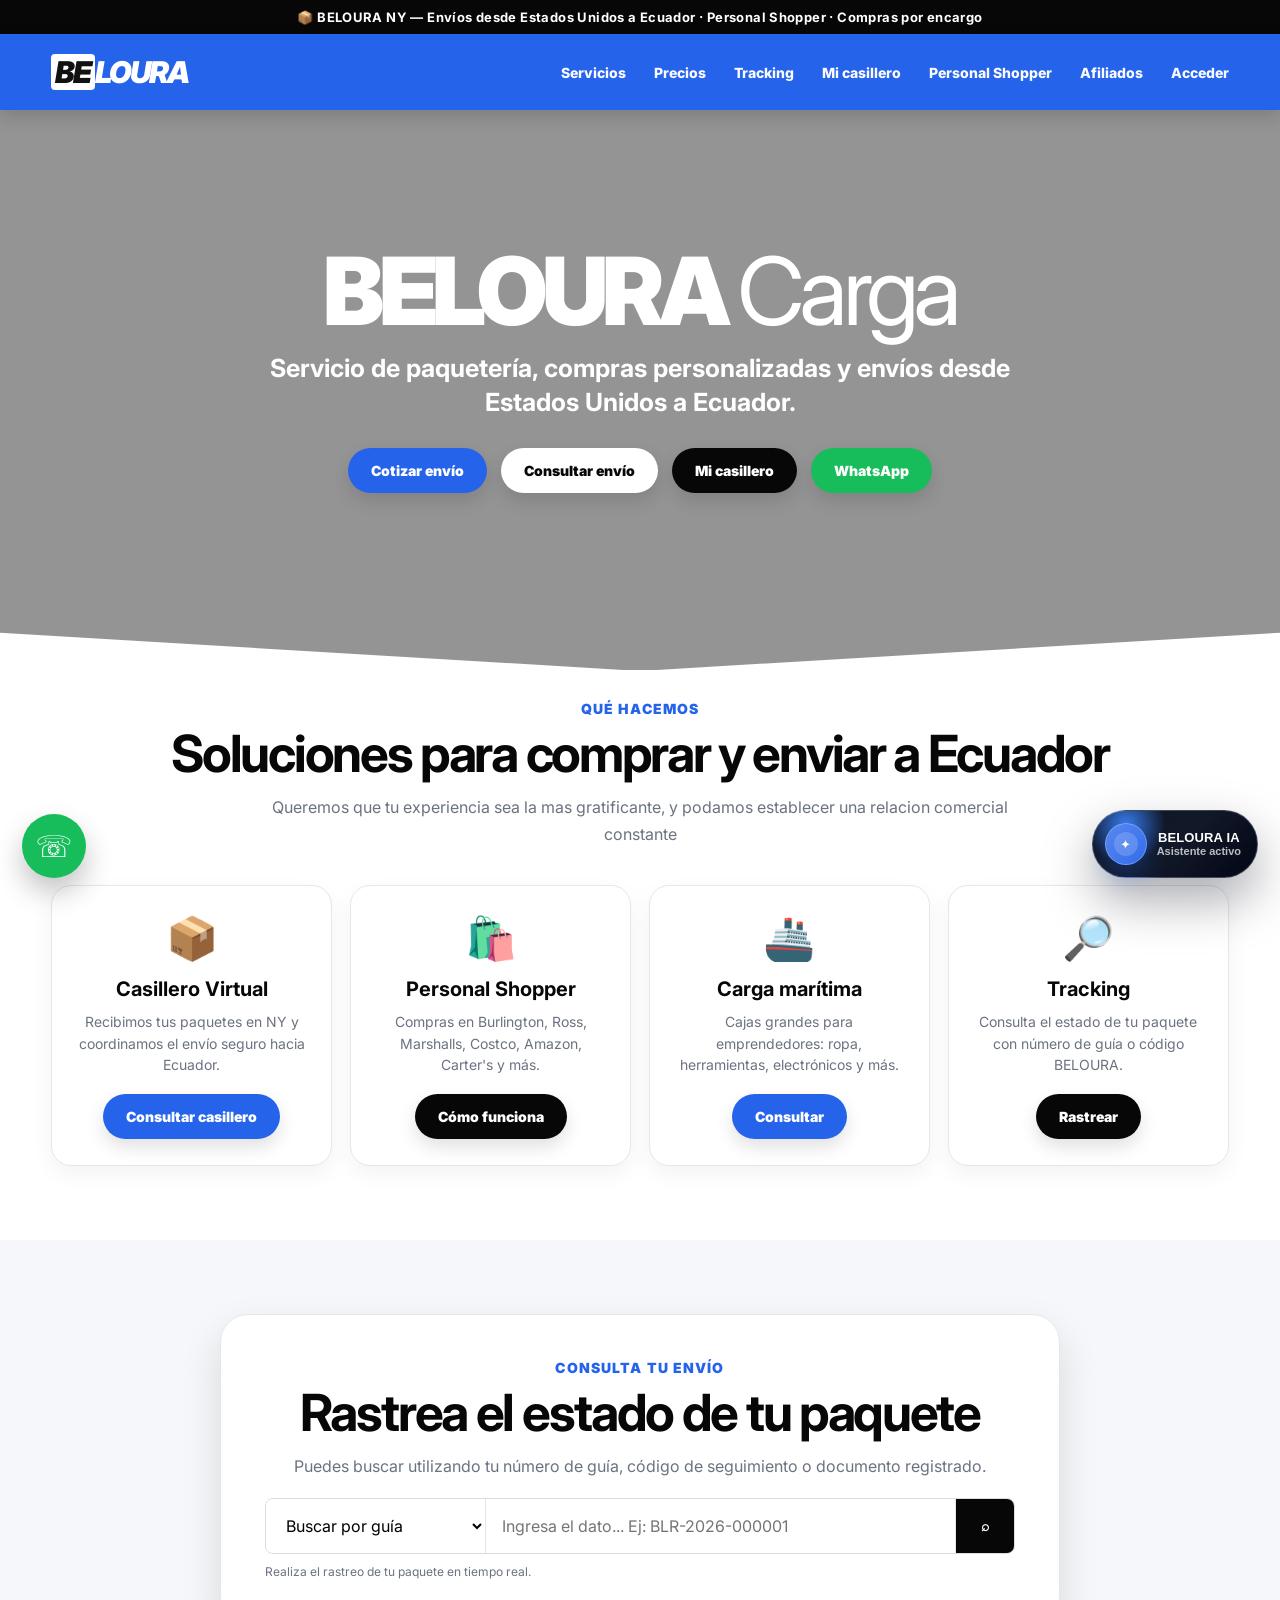
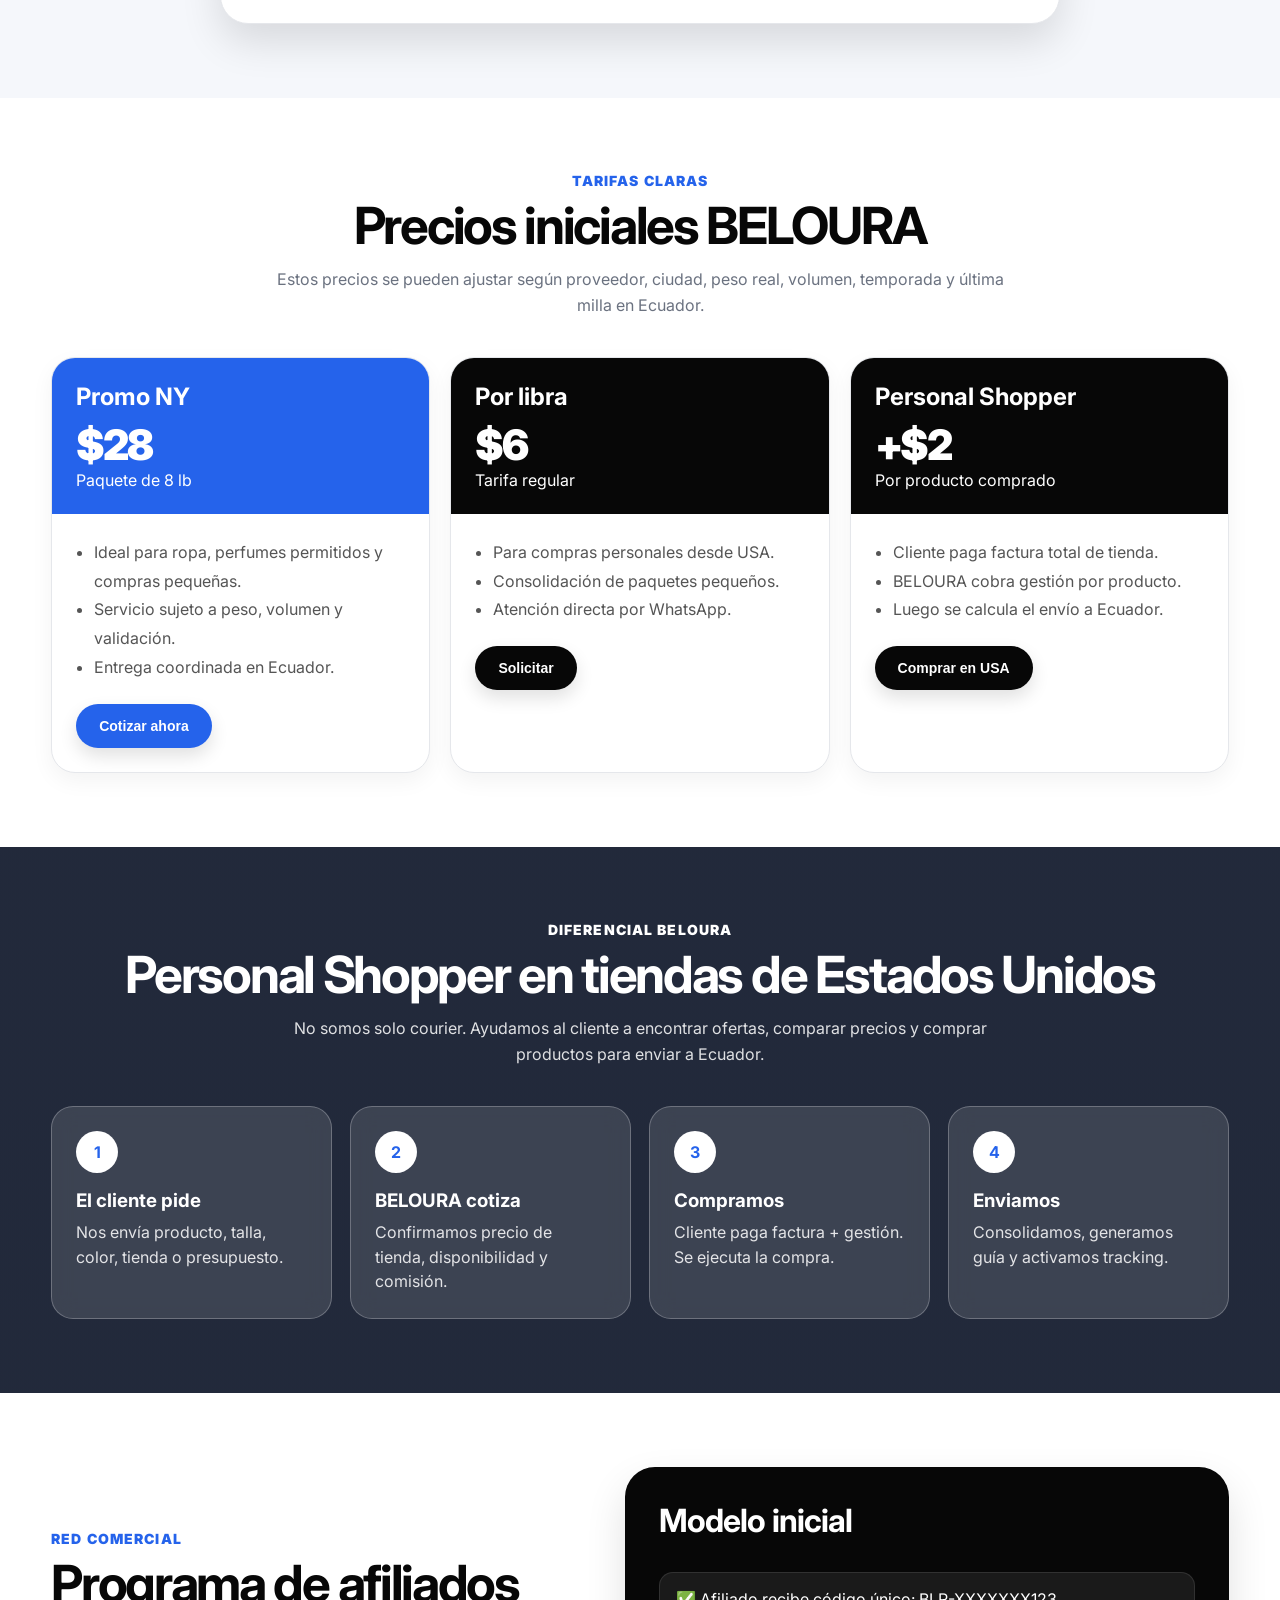
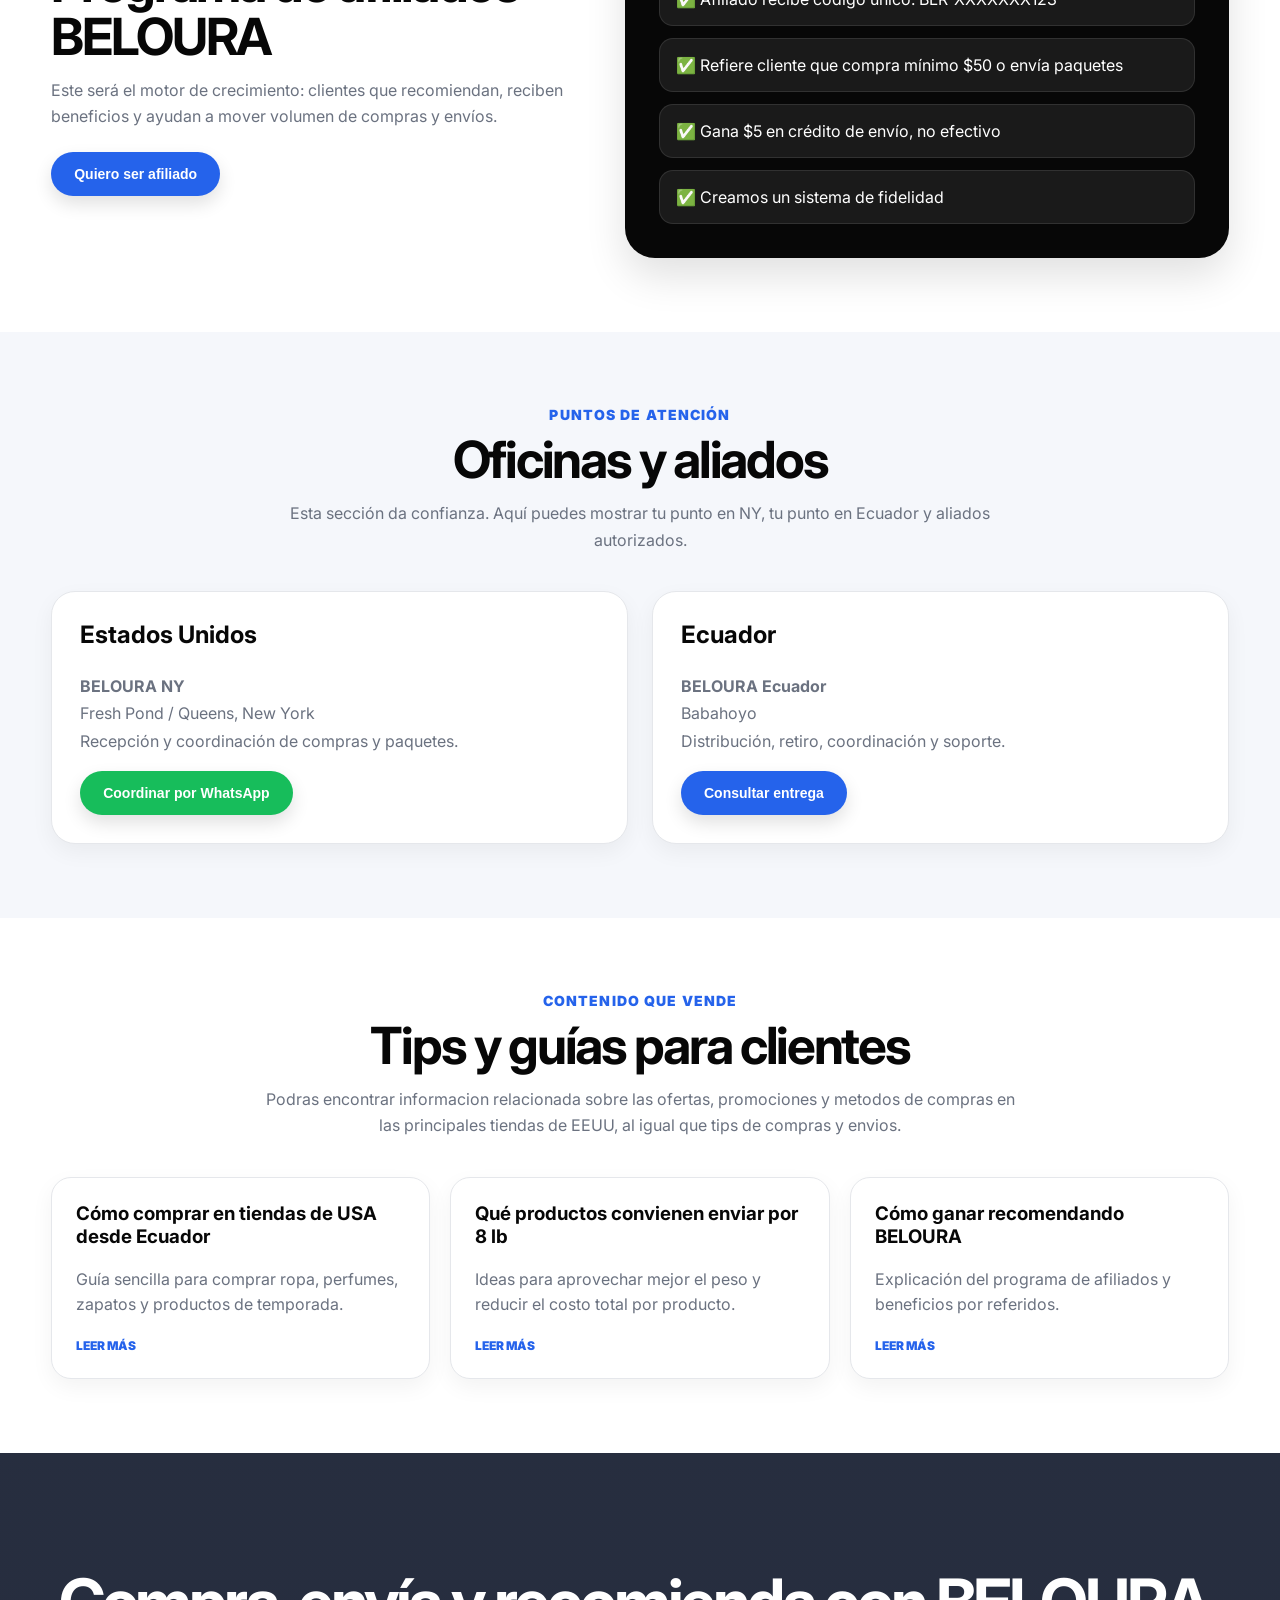
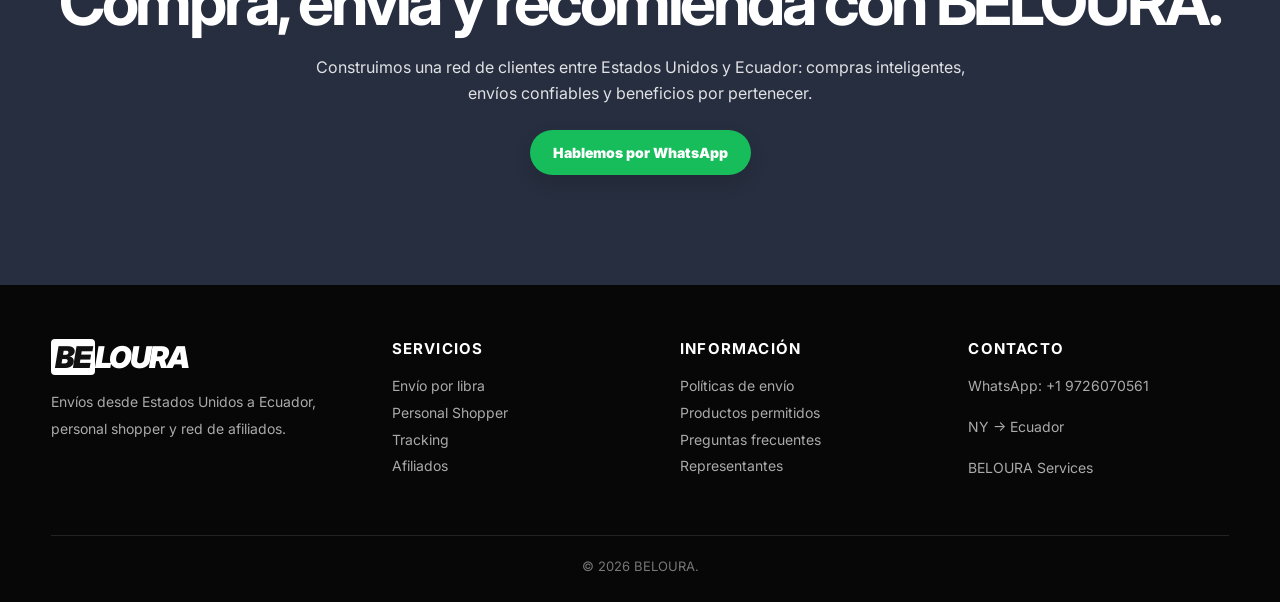
==== index.html @ 1a27e59b "Update print statement from 'Hello' to 'Goodbye'" ====
<!DOCTYPE html>
<html lang="es">
<head>
  <meta charset="UTF-8" />
  <meta name="viewport" content="width=device-width, initial-scale=1.0" />
  <title>BELOURA NY | Envíos a Ecuador + Personal Shopper</title>
  <meta name="description" content="BELOURA NY: envíos desde Estados Unidos a Ecuador, compras personalizadas, tracking de paquetes y red de afiliados." />

  <link rel="preconnect" href="https://fonts.googleapis.com">
  <link rel="preconnect" href="https://fonts.gstatic.com" crossorigin>
  <link href="https://fonts.googleapis.com/css2?family=Inter:wght@400;500;600;700;800;900&display=swap" rel="stylesheet">

  <style>
    :root {
      --primary: #0f172a;
      --accent: #2563eb;
      --accent-soft: #3b82f6;
      --black: #070707;
      --white: #ffffff;
      --soft: #f5f7fb;
      --muted: #6b7280;
      --line: #e5e7eb;
      --green: #17bd5b;
      --shadow: 0 18px 40px rgba(0,0,0,.12);
      --radius: 20px;
    }

    * { box-sizing: border-box; }
    html { scroll-behavior: smooth; }
    body {
      margin: 0;
      font-family: Inter, system-ui, -apple-system, BlinkMacSystemFont, sans-serif;
      color: var(--black);
      background: #fff;
    }
    a { text-decoration: none; color: inherit; }
    img { width: 100%; display: block; object-fit: cover; }

    .top-strip {
      background: var(--black);
      color: white;
      text-align: center;
      padding: 9px 16px;
      font-size: 13px;
      font-weight: 700;
      letter-spacing: .03em;
    }

    .navbar {
      position: sticky;
      top: 0;
      z-index: 100;
      height: 76px;
      background: var(--accent);
      color: white;
      display: flex;
      align-items: center;
      justify-content: center;
      box-shadow: 0 6px 18px rgba(0,0,0,.16);
    }

    .nav-inner {
      width: min(1180px, 92%);
      display: flex;
      align-items: center;
      justify-content: space-between;
      gap: 26px;
    }

    .logo {
      font-size: 30px;
      font-weight: 900;
      letter-spacing: -.06em;
      font-style: italic;
    }
    .logo span { color: #111; background: white; padding: 0 4px; border-radius: 4px; }

    .nav-links {
      display: flex;
      align-items: center;
      gap: 28px;
      font-size: 14px;
      font-weight: 800;
    }

    .nav-links a { opacity: .98; }
    .nav-links a:hover { text-decoration: underline; }
    .menu-btn { display: none; font-size: 30px; }

    .hero {
      position: relative;
      min-height: 560px;
      color: white;
      display: grid;
      place-items: center;
      overflow: hidden;
      background:
        linear-gradient(rgba(0,0,0,.42), rgba(0,0,0,.42)),
        url('https://images.unsplash.com/photo-1566576721346-d4a3b4eaeb55?auto=format&fit=crop&w=1800&q=80') center/cover;
    }

    .hero::after {
      content: "";
      position: absolute;
      bottom: -1px;
      left: 0;
      width: 100%;
      height: 85px;
      background: white;
      clip-path: polygon(0 55%, 50% 100%, 100% 55%, 100% 100%, 0 100%);
    }

    .hero-content {
      position: relative;
      z-index: 2;
      text-align: center;
      width: min(920px, 92%);
      padding-bottom: 40px;
    }

    .hero h1 {
      margin: 0 0 16px;
      font-size: clamp(46px, 8vw, 94px);
      line-height: .95;
      letter-spacing: -.06em;
      font-weight: 900;
    }

    .hero h1 span { font-weight: 400; }
    .hero p {
      font-size: clamp(18px, 2vw, 25px);
      line-height: 1.35;
      margin: 0 auto 28px;
      max-width: 760px;
      font-weight: 700;
    }

    .actions {
      display: flex;
      justify-content: center;
      gap: 14px;
      flex-wrap: wrap;
    }

    .btn {
      border: 0;
      border-radius: 999px;
      padding: 14px 23px;
      font-size: 14px;
      font-weight: 900;
      cursor: pointer;
      display: inline-flex;
      align-items: center;
      justify-content: center;
      gap: 8px;
      transition: .22s ease;
      box-shadow: 0 8px 18px rgba(0,0,0,.12);
    }
    .btn:hover { transform: translateY(-2px); }
    .btn.red { background: var(--accent); color: white; }
    .btn.black { background: var(--black); color: white; }
    .btn.white { background: white; color: var(--black); }
    .btn.green { background: var(--green); color: white; }
    .btn.outline { background: transparent; border: 2px solid currentColor; box-shadow: none; }

    section { padding: 74px 0; }
    .container { width: min(1180px, 92%); margin: 0 auto; }
    .section-title { text-align: center; margin-bottom: 38px; }
    .section-title .mini {
      color: var(--accent);
      font-size: 14px;
      font-weight: 900;
      text-transform: uppercase;
      letter-spacing: .08em;
      margin-bottom: 10px;
    }
    .section-title h2 {
      margin: 0;
      font-size: clamp(32px, 4vw, 54px);
      letter-spacing: -.045em;
      line-height: 1.04;
    }
    .section-title p {
      max-width: 760px;
      margin: 14px auto 0;
      color: var(--muted);
      line-height: 1.65;
    }

    .quick-services {
      margin-top: -10px;
      padding-top: 40px;
    }

    .service-grid {
      display: grid;
      grid-template-columns: repeat(4, 1fr);
      gap: 18px;
    }

    .service-card {
      background: white;
      border: 1px solid var(--line);
      border-radius: var(--radius);
      padding: 26px;
      text-align: center;
      min-height: 220px;
      box-shadow: 0 8px 22px rgba(0,0,0,.05);
      transition: .22s ease;
    }
    .service-card:hover { transform: translateY(-5px); box-shadow: var(--shadow); }
    .service-card .icon { font-size: 42px; margin-bottom: 14px; }
    .service-card h3 { margin: 0 0 10px; font-size: 20px; }
    .service-card p { color: var(--muted); line-height: 1.55; margin: 0 0 18px; font-size: 14px; }

    .tracking-section {
      background: var(--soft);
    }

    .tracking-panel {
      max-width: 840px;
      margin: 0 auto;
      background: white;
      border-radius: 28px;
      padding: clamp(24px, 4vw, 44px);
      box-shadow: var(--shadow);
      text-align: center;
      border: 1px solid var(--line);
    }

    .role-switch {
      display: grid;
      grid-template-columns: 1fr 1fr;
      gap: 12px;
      margin: 24px auto;
      max-width: 470px;
    }
    .role {
      border: 2px solid #dfe5ff;
      border-radius: 14px;
      padding: 18px;
      font-weight: 900;
      color: var(--blue);
      background: white;
    }
    .role.active { background: var(--green); color: white; border-color: var(--green); }

    .search-row {
      display: grid;
      grid-template-columns: 220px 1fr 58px;
      gap: 0;
      border: 1px solid #dcdcdc;
      border-radius: 8px;
      overflow: hidden;
      text-align: left;
    }
    select, input {
      border: 0;
      padding: 16px;
      font: inherit;
      outline: none;
      background: white;
      border-right: 1px solid #e4e4e4;
    }
    .search-btn { border-radius: 0; box-shadow: none; }
    .hint { font-size: 12px; color: var(--muted); margin-top: 10px; text-align: left; }

    .prices {
      background: white;
    }

    .price-grid {
      display: grid;
      grid-template-columns: repeat(3, 1fr);
      gap: 20px;
    }

    .price-card {
      border: 1px solid var(--line);
      border-radius: 24px;
      overflow: hidden;
      background: white;
      box-shadow: 0 8px 22px rgba(0,0,0,.05);
    }
    .price-head {
      background: var(--black);
      color: white;
      padding: 24px;
    }
    .price-card.featured .price-head { background: var(--accent); }
    .price-head h3 { margin: 0 0 8px; font-size: 24px; }
    .price-value { font-size: 42px; font-weight: 900; letter-spacing: -.05em; }
    .price-body { padding: 24px; }
    .price-body ul { margin: 0 0 22px; padding-left: 18px; color: #555; line-height: 1.8; }

    .shopper {
      background:
        linear-gradient(rgba(15,23,42,.92), rgba(15,23,42,.92)),
        url('https://images.unsplash.com/photo-1441986300917-64674bd600d8?auto=format&fit=crop&w=1800&q=80') center/cover;
      color: white;
    }
    .shopper .section-title p { color: rgba(255,255,255,.86); }

    .shopper-flow {
      display: grid;
      grid-template-columns: repeat(4, 1fr);
      gap: 18px;
      margin-top: 30px;
    }
    .flow-step {
      background: rgba(255,255,255,.12);
      border: 1px solid rgba(255,255,255,.25);
      border-radius: 22px;
      padding: 24px;
      backdrop-filter: blur(10px);
    }
    .flow-step strong {
      width: 42px;
      height: 42px;
      border-radius: 50%;
      background: white;
      color: var(--accent);
      display: grid;
      place-items: center;
      margin-bottom: 16px;
    }
    .flow-step h3 { margin: 0 0 8px; }
    .flow-step p { margin: 0; line-height: 1.55; color: rgba(255,255,255,.86); }

    .offices {
      background: var(--soft);
    }
    .office-grid {
      display: grid;
      grid-template-columns: repeat(2, 1fr);
      gap: 24px;
    }
    .office-card {
      background: white;
      border: 1px solid var(--line);
      border-radius: 24px;
      padding: 28px;
      box-shadow: 0 8px 22px rgba(0,0,0,.05);
    }
    .office-card h3 { margin-top: 0; font-size: 24px; }
    .office-card p { color: var(--muted); line-height: 1.7; }

    .affiliate-box {
      display: grid;
      grid-template-columns: .95fr 1.05fr;
      gap: 28px;
      align-items: center;
    }
    .affiliate-card {
      background: var(--black);
      color: white;
      border-radius: 30px;
      padding: 34px;
      box-shadow: var(--shadow);
    }
    .affiliate-card h3 { margin-top: 0; font-size: 32px; letter-spacing: -.03em; }
    .affiliate-list { display: grid; gap: 12px; }
    .affiliate-list div {
      background: rgba(255,255,255,.08);
      padding: 16px;
      border-radius: 14px;
      border: 1px solid rgba(255,255,255,.10);
    }

    .blog-grid {
      display: grid;
      grid-template-columns: repeat(3, 1fr);
      gap: 20px;
    }
    .blog-card {
      background: white;
      border: 1px solid var(--line);
      border-radius: 20px;
      padding: 24px;
      box-shadow: 0 8px 22px rgba(0,0,0,.05);
    }
    .blog-card h3 { margin-top: 0; }
    .blog-card p { color: var(--muted); line-height: 1.6; }
    .read-more { font-size: 12px; color: var(--accent); font-weight: 900; text-transform: uppercase; }

    .cta {
      background:
        linear-gradient(rgba(15,23,42,.90), rgba(15,23,42,.90)),
        url('https://images.unsplash.com/photo-1519003722824-194d4455a60c?auto=format&fit=crop&w=1800&q=80') center/cover;
      color: white;
      text-align: center;
      padding: 110px 0;
    }
    .cta h2 { font-size: clamp(34px, 5vw, 64px); margin: 0 0 14px; letter-spacing: -.05em; }
    .cta p { color: rgba(255,255,255,.86); max-width: 660px; margin: 0 auto 24px; line-height: 1.65; }

    footer {
      background: var(--black);
      color: white;
      padding: 54px 0 28px;
    }
    .footer-grid {
      display: grid;
      grid-template-columns: 1.2fr 1fr 1fr 1fr;
      gap: 28px;
      margin-bottom: 40px;
    }
    footer h3 { margin-top: 0; letter-spacing: .08em; text-transform: uppercase; font-size: 15px; }
    footer p, footer a { color: #aaa; line-height: 1.9; font-size: 14px; display: block; }
    .copyright { border-top: 1px solid #222; padding-top: 22px; color: #777; text-align: center; font-size: 13px; }

    .wa-float {
      position: fixed;
      left: 22px;
      bottom: 22px;
      width: 64px;
      height: 64px;
      border-radius: 50%;
      background: var(--green);
      color: white;
      display: grid;
      place-items: center;
      font-size: 30px;
      z-index: 120;
      box-shadow: 0 14px 28px rgba(0,0,0,.24);
    }

    @media (max-width: 940px) {
      .nav-links { display: none; }
      .menu-btn { display: block; }
      .service-grid, .price-grid, .shopper-flow, .blog-grid, .footer-grid { grid-template-columns: repeat(2, 1fr); }
      .affiliate-box, .office-grid { grid-template-columns: 1fr; }
      .search-row { grid-template-columns: 1fr; }
      select, input { border-right: 0; border-bottom: 1px solid #e4e4e4; }
    }

    @media (max-width: 620px) {
      .navbar { height: 68px; }
      .service-grid, .price-grid, .shopper-flow, .blog-grid, .footer-grid, .role-switch { grid-template-columns: 1fr; }
      .hero { min-height: 620px; }
      .hero h1 { font-size: 48px; }
      section { padding: 56px 0; }
    }
    .tracking-card-pro {
  margin-top: 24px;
  background: #ffffff;
  border: 1px solid #e5e7eb;
  border-radius: 22px;
  padding: 24px;
  text-align: left;
  box-shadow: 0 18px 45px rgba(15, 23, 42, 0.10);
}

.tracking-top {
  display: flex;
  justify-content: space-between;
  gap: 18px;
  align-items: flex-start;
  border-bottom: 1px solid #e5e7eb;
  padding-bottom: 18px;
  margin-bottom: 18px;
}

.tracking-code {
  font-size: 22px;
  font-weight: 900;
  color: #0f172a;
}

.tracking-status {
  display: inline-block;
  margin-top: 8px;
  background: #dcfce7;
  color: #166534;
  padding: 7px 12px;
  border-radius: 999px;
  font-size: 13px;
  font-weight: 900;
}

.tracking-date {
  font-size: 13px;
  color: #64748b;
  margin-top: 8px;
}

.tracking-summary {
  display: grid;
  grid-template-columns: repeat(2, 1fr);
  gap: 12px;
  margin-bottom: 22px;
}

.summary-box {
  background: #f8fafc;
  border: 1px solid #e5e7eb;
  border-radius: 16px;
  padding: 14px;
}

.summary-label {
  font-size: 12px;
  color: #64748b;
  font-weight: 800;
  text-transform: uppercase;
  margin-bottom: 4px;
}

.summary-value {
  font-size: 16px;
  font-weight: 900;
  color: #0f172a;
}

.timeline-pro {
  margin-top: 18px;
  position: relative;
}

.timeline-pro-title {
  font-size: 14px;
  color: #64748b;
  font-weight: 900;
  text-transform: uppercase;
  letter-spacing: .08em;
  margin-bottom: 16px;
}

.timeline-step {
  display: grid;
  grid-template-columns: 42px 1fr;
  gap: 14px;
  position: relative;
  padding-bottom: 22px;
}

.timeline-step::before {
  content: "";
  position: absolute;
  left: 20px;
  top: 42px;
  bottom: 0;
  width: 2px;
  background: #e5e7eb;
}

.timeline-step:last-child::before {
  display: none;
}

.timeline-icon-pro {
  width: 42px;
  height: 42px;
  border-radius: 50%;
  background: #0f172a;
  color: white;
  display: grid;
  place-items: center;
  font-size: 20px;
  z-index: 2;
}

.timeline-content-pro {
  background: #f8fafc;
  border: 1px solid #e5e7eb;
  border-radius: 16px;
  padding: 14px;
}

.timeline-state {
  font-size: 16px;
  font-weight: 900;
  color: #0f172a;
}

.timeline-time {
  font-size: 13px;
  color: #64748b;
  margin-top: 4px;
}

.timeline-comment-pro {
  font-size: 14px;
  color: #374151;
  margin-top: 7px;
}

.tracking-message {
  margin-top: 18px;
  background: #eff6ff;
  color: #1e40af;
  border: 1px solid #bfdbfe;
  border-radius: 16px;
  padding: 14px;
  font-size: 14px;
  font-weight: 700;
}

@media(max-width: 640px) {
  .tracking-top {
    flex-direction: column;
  }

  .tracking-summary {
    grid-template-columns: 1fr;
  }

  .tracking-card-pro {
    padding: 18px;
  }
}

/* =========================================================
   BELOURA IA ASSISTANT — V2 PREMIUM
   ========================================================= */

.beloura-ai-launcher {
  position: fixed;
  right: 22px;
  bottom: 22px;
  z-index: 99999;
  display: flex;
  align-items: center;
  gap: 10px;
  border: 1px solid rgba(255,255,255,.22);
  background:
    radial-gradient(circle at 20% 20%, rgba(59,130,246,.95), transparent 28%),
    linear-gradient(135deg, #0f172a 0%, #111827 52%, #020617 100%);
  color: #fff;
  border-radius: 999px;
  padding: 12px 16px 12px 12px;
  cursor: pointer;
  box-shadow: 0 22px 50px rgba(2, 6, 23, .34);
  backdrop-filter: blur(16px);
  transition: transform .22s ease, box-shadow .22s ease, opacity .22s ease;
}

.beloura-ai-launcher:hover {
  transform: translateY(-3px);
  box-shadow: 0 28px 65px rgba(2, 6, 23, .42);
}

.beloura-ai-orb {
  width: 42px;
  height: 42px;
  border-radius: 50%;
  display: grid;
  place-items: center;
  background:
    linear-gradient(135deg, rgba(255,255,255,.24), rgba(255,255,255,.06)),
    #2563eb;
  box-shadow: inset 0 0 0 1px rgba(255,255,255,.28), 0 10px 25px rgba(37,99,235,.35);
  position: relative;
  isolation: isolate;
}

.beloura-ai-orb::after {
  content: "";
  position: absolute;
  inset: 9px;
  border-radius: 50%;
  background: rgba(255,255,255,.92);
  opacity: .18;
  animation: belouraPulse 1.9s infinite ease-in-out;
}

@keyframes belouraPulse {
  0%, 100% { transform: scale(.86); opacity: .16; }
  50% { transform: scale(1.35); opacity: .36; }
}

.beloura-ai-launcher-text {
  display: grid;
  line-height: 1.1;
}

.beloura-ai-launcher-text strong {
  font-size: 13px;
  letter-spacing: .01em;
}

.beloura-ai-launcher-text span {
  font-size: 11px;
  color: rgba(255,255,255,.72);
  font-weight: 700;
}

.beloura-ai-panel {
  position: fixed;
  right: 22px;
  bottom: 92px;
  width: 410px;
  max-width: calc(100vw - 28px);
  height: min(690px, calc(100vh - 118px));
  z-index: 99999;
  display: none;
  flex-direction: column;
  overflow: hidden;
  border-radius: 30px;
  background:
    linear-gradient(180deg, rgba(255,255,255,.92), rgba(248,250,252,.96)),
    #fff;
  border: 1px solid rgba(226,232,240,.9);
  box-shadow: 0 34px 85px rgba(2, 6, 23, .34);
  backdrop-filter: blur(22px);
}

.beloura-ai-panel.open {
  display: flex;
  animation: belouraPanelIn .22s ease both;
}

@keyframes belouraPanelIn {
  from { opacity: 0; transform: translateY(14px) scale(.98); }
  to { opacity: 1; transform: translateY(0) scale(1); }
}

.beloura-ai-top {
  padding: 18px;
  color: #fff;
  background:
    radial-gradient(circle at 10% 0%, rgba(59,130,246,.9), transparent 34%),
    radial-gradient(circle at 90% 10%, rgba(23,189,91,.44), transparent 30%),
    linear-gradient(135deg, #020617 0%, #0f172a 48%, #111827 100%);
  position: relative;
}

.beloura-ai-topline {
  display: flex;
  justify-content: space-between;
  align-items: flex-start;
  gap: 14px;
}

.beloura-ai-brand {
  display: flex;
  align-items: center;
  gap: 12px;
}

.beloura-ai-avatar {
  width: 46px;
  height: 46px;
  border-radius: 16px;
  display: grid;
  place-items: center;
  background: rgba(255,255,255,.12);
  border: 1px solid rgba(255,255,255,.18);
  box-shadow: inset 0 0 0 1px rgba(255,255,255,.06);
  font-size: 22px;
}

.beloura-ai-brand h3 {
  margin: 0;
  font-size: 18px;
  letter-spacing: -.035em;
}

.beloura-ai-brand p {
  margin: 4px 0 0;
  font-size: 12px;
  color: rgba(255,255,255,.72);
  font-weight: 700;
}

.beloura-ai-close {
  width: 34px;
  height: 34px;
  border-radius: 50%;
  border: 1px solid rgba(255,255,255,.18);
  background: rgba(255,255,255,.08);
  color: #fff;
  cursor: pointer;
  font-size: 22px;
  line-height: 1;
}

.beloura-ai-controls {
  display: flex;
  align-items: center;
  gap: 8px;
}

.beloura-ai-home {
  height: 34px;
  border-radius: 999px;
  border: 1px solid rgba(255,255,255,.18);
  background: rgba(255,255,255,.08);
  color: #fff;
  cursor: pointer;
  font-size: 12px;
  font-weight: 900;
  padding: 0 12px;
}

.beloura-ai-home:hover,
.beloura-ai-close:hover {
  background: rgba(255,255,255,.16);
}

.beloura-ai-status {
  margin-top: 18px;
  display: flex;
  align-items: center;
  gap: 9px;
  font-size: 12px;
  font-weight: 800;
  color: rgba(255,255,255,.78);
}

.beloura-ai-dot {
  width: 8px;
  height: 8px;
  background: #17bd5b;
  border-radius: 50%;
  box-shadow: 0 0 0 6px rgba(23,189,91,.15);
}

.beloura-ai-body {
  flex: 1;
  overflow-y: auto;
  padding: 18px;
  background:
    radial-gradient(circle at top left, rgba(37,99,235,.08), transparent 28%),
    linear-gradient(180deg, #f8fafc, #ffffff);
}

.beloura-ai-body::-webkit-scrollbar {
  width: 8px;
}
.beloura-ai-body::-webkit-scrollbar-thumb {
  background: #cbd5e1;
  border-radius: 999px;
}

.ai-bubble {
  width: fit-content;
  max-width: 88%;
  padding: 13px 15px;
  border-radius: 20px;
  margin-bottom: 12px;
  line-height: 1.48;
  font-size: 14px;
  animation: bubbleIn .2s ease both;
}

@keyframes bubbleIn {
  from { opacity: 0; transform: translateY(8px); }
  to { opacity: 1; transform: translateY(0); }
}

.ai-bubble.bot {
  background: #fff;
  color: #0f172a;
  border: 1px solid #e5e7eb;
  box-shadow: 0 8px 24px rgba(15, 23, 42, .06);
  border-top-left-radius: 8px;
}

.ai-bubble.user {
  margin-left: auto;
  color: #fff;
  background: linear-gradient(135deg, #0f172a, #111827);
  border-top-right-radius: 8px;
  box-shadow: 0 10px 26px rgba(15,23,42,.18);
}

.ai-hero-card {
  margin: 8px 0 14px;
  padding: 16px;
  border-radius: 22px;
  background:
    linear-gradient(135deg, rgba(15,23,42,.96), rgba(30,41,59,.96)),
    #0f172a;
  color: #fff;
  box-shadow: 0 18px 40px rgba(15,23,42,.18);
  border: 1px solid rgba(255,255,255,.08);
}

.ai-hero-card .eyebrow {
  font-size: 11px;
  font-weight: 900;
  color: #93c5fd;
  text-transform: uppercase;
  letter-spacing: .09em;
  margin-bottom: 8px;
}

.ai-hero-card h4 {
  margin: 0 0 8px;
  font-size: 20px;
  letter-spacing: -.04em;
}

.ai-hero-card p {
  margin: 0;
  font-size: 13px;
  line-height: 1.55;
  color: rgba(255,255,255,.76);
}

.ai-card-grid {
  display: grid;
  grid-template-columns: 1fr;
  gap: 10px;
  margin: 12px 0 16px;
}

.ai-choice-card {
  border: 1px solid #e2e8f0;
  background: rgba(255,255,255,.88);
  border-radius: 18px;
  padding: 14px;
  cursor: pointer;
  text-align: left;
  display: grid;
  grid-template-columns: 42px 1fr;
  gap: 12px;
  align-items: center;
  transition: .2s ease;
  box-shadow: 0 8px 20px rgba(15, 23, 42, .045);
}

.ai-choice-card:hover {
  transform: translateY(-2px);
  border-color: rgba(37,99,235,.45);
  box-shadow: 0 15px 30px rgba(15, 23, 42, .10);
}

.ai-choice-icon {
  width: 42px;
  height: 42px;
  border-radius: 15px;
  display: grid;
  place-items: center;
  background: #eff6ff;
  font-size: 21px;
}

.ai-choice-card strong {
  display: block;
  font-size: 14px;
  color: #0f172a;
  margin-bottom: 3px;
}

.ai-choice-card span {
  font-size: 12px;
  color: #64748b;
  font-weight: 700;
  line-height: 1.35;
}

.ai-chip-row {
  display: flex;
  flex-wrap: wrap;
  gap: 8px;
  margin: 10px 0 16px;
}

.ai-chip {
  border: 1px solid #dbe3ef;
  background: #fff;
  color: #0f172a;
  padding: 10px 12px;
  border-radius: 999px;
  cursor: pointer;
  font-size: 12px;
  font-weight: 900;
  box-shadow: 0 6px 16px rgba(15,23,42,.04);
  transition: .2s ease;
}

.ai-chip:hover {
  background: #0f172a;
  color: #fff;
  border-color: #0f172a;
  transform: translateY(-1px);
}

.ai-result-card {
  background: #fff;
  border: 1px solid #e2e8f0;
  border-radius: 22px;
  padding: 16px;
  margin: 12px 0 16px;
  box-shadow: 0 12px 30px rgba(15,23,42,.07);
}

.ai-result-card h4 {
  margin: 0 0 10px;
  font-size: 17px;
  letter-spacing: -.03em;
  color: #0f172a;
}

.ai-result-card p {
  margin: 0 0 10px;
  color: #475569;
  font-size: 13px;
  line-height: 1.55;
}

.ai-list {
  display: grid;
  gap: 7px;
  margin: 10px 0;
  font-size: 13px;
  color: #334155;
}

.ai-list div {
  background: #f8fafc;
  border: 1px solid #e5e7eb;
  padding: 9px 10px;
  border-radius: 12px;
  font-weight: 700;
}

.ai-actions {
  display: flex;
  flex-wrap: wrap;
  gap: 9px;
  margin-top: 13px;
}

.ai-action {
  border: 0;
  background: #0f172a;
  color: #fff;
  border-radius: 999px;
  padding: 10px 13px;
  cursor: pointer;
  font-size: 12px;
  font-weight: 900;
  display: inline-flex;
  align-items: center;
  gap: 7px;
}

.ai-action.secondary {
  background: #eff6ff;
  color: #1e40af;
}

.ai-action.green {
  background: #17bd5b;
  color: #fff;
}

.ai-action.ghost {
  background: #ffffff;
  color: #0f172a;
  border: 1px solid #dbe3ef;
}

.ai-fee-note {
  display: grid;
  grid-template-columns: 42px 1fr;
  gap: 12px;
  align-items: start;
  background: linear-gradient(135deg, #eff6ff, #ffffff);
  border: 1px solid #bfdbfe;
  border-radius: 16px;
  padding: 12px;
  margin: 10px 0;
}

.ai-fee-note strong {
  display: block;
  color: #0f172a;
  font-size: 13px;
  margin-bottom: 3px;
}

.ai-fee-note span {
  color: #475569;
  font-size: 12px;
  line-height: 1.45;
  font-weight: 700;
}

.ai-small-nav {
  display: flex;
  justify-content: flex-end;
  margin: -6px 0 14px;
}

.ai-small-nav button {
  border: 1px solid #dbe3ef;
  background: #fff;
  color: #0f172a;
  border-radius: 999px;
  padding: 8px 11px;
  font-size: 12px;
  font-weight: 900;
  cursor: pointer;
  box-shadow: 0 6px 16px rgba(15,23,42,.04);
}

.ai-typing {
  display: inline-flex;
  gap: 5px;
  align-items: center;
  background: #fff;
  border: 1px solid #e5e7eb;
  padding: 12px 14px;
  border-radius: 18px;
  border-top-left-radius: 8px;
  margin-bottom: 12px;
  box-shadow: 0 8px 24px rgba(15, 23, 42, .06);
}

.ai-typing span {
  width: 7px;
  height: 7px;
  border-radius: 50%;
  background: #94a3b8;
  animation: typingDot 1s infinite ease-in-out;
}

.ai-typing span:nth-child(2) { animation-delay: .14s; }
.ai-typing span:nth-child(3) { animation-delay: .28s; }

@keyframes typingDot {
  0%, 80%, 100% { transform: translateY(0); opacity: .4; }
  40% { transform: translateY(-4px); opacity: 1; }
}

.beloura-ai-footer {
  padding: 12px 14px;
  background: rgba(255,255,255,.92);
  border-top: 1px solid #e5e7eb;
  display: flex;
  gap: 10px;
  align-items: center;
}

.beloura-ai-input {
  flex: 1;
  border: 1px solid #e2e8f0;
  background: #f8fafc;
  border-radius: 999px;
  padding: 12px 14px;
  font: inherit;
  font-size: 13px;
  outline: none;
}

.beloura-ai-send {
  width: 42px;
  height: 42px;
  border-radius: 50%;
  border: 0;
  color: #fff;
  background: #0f172a;
  cursor: pointer;
  font-weight: 900;
}

@media(max-width: 620px) {
  .beloura-ai-launcher {
    right: 16px;
    bottom: 16px;
    padding: 10px;
  }

  .beloura-ai-launcher-text {
    display: none;
  }

  .beloura-ai-panel {
    right: 12px;
    left: 12px;
    bottom: 86px;
    width: auto;
    height: min(680px, calc(100vh - 108px));
    border-radius: 26px;
  }

  .wa-float {
    bottom: 92px;
  }
}

    .ai-card-grid.compact {
      grid-template-columns: 1fr;
    }

    .ai-card-grid.compact .ai-choice-card {
      min-height: auto;
    }

  </style>
</head>
<body>
  <div class="top-strip">📦 BELOURA NY — Envíos desde Estados Unidos a Ecuador · Personal Shopper · Compras por encargo</div>

  <header class="navbar">
    <div class="nav-inner">
      <a href="#" class="logo"><span>BE</span>LOURA</a>
      <nav class="nav-links">
        <a href="#servicios">Servicios</a>
        <a href="#precios">Precios</a>
        <a href="#tracking">Tracking</a>
        <a href="cliente.html">Mi casillero</a>
        <a href="#shopper">Personal Shopper</a>
        <a href="#afiliados">Afiliados</a>
        <a href="#contacto">Acceder</a>
      </nav>
      <div class="menu-btn">☰</div>
    </div>
  </header>

  <main>
    <section class="hero">
      <div class="hero-content">
        <h1>BELOURA <span>Carga</span></h1>
        <p>Servicio de paquetería, compras personalizadas y envíos desde Estados Unidos a Ecuador.</p>
        <div class="actions">
          <a class="btn red" href="#precios">Cotizar envío</a>
          <a class="btn white" href="#tracking">Consultar envío</a>
          <a class="btn black" href="cliente.html">Mi casillero</a>
          <a class="btn green" href="https://wa.me/19726070561?text=Hola%20BELOURA%2C%20necesito%20informaci%C3%B3n%20sobre%20env%C3%ADos%20a%20Ecuador." target="_blank">WhatsApp</a>
        </div>
      </div>
    </section>

    <section id="servicios" class="quick-services">
      <div class="container">
        <div class="section-title">
          <div class="mini">Qué hacemos</div>
          <h2>Soluciones para comprar y enviar a Ecuador</h2>
          <p>Queremos que tu experiencia sea la mas gratificante, y podamos establecer una relacion comercial constante</p>
        </div>

        <div class="service-grid">
          <article class="service-card">
            <div class="icon">📦</div>
            <h3>Casillero Virtual</h3>
            <p>Recibimos tus paquetes en NY y coordinamos el envío seguro hacia Ecuador.</p>
            <a class="btn red" href="cliente.html">Consultar casillero</a>
          </article>
          <article class="service-card">
            <div class="icon">🛍️</div>
            <h3>Personal Shopper</h3>
            <p>Compras en Burlington, Ross, Marshalls, Costco, Amazon, Carter's y más.</p>
            <a class="btn black" href="#shopper">Cómo funciona</a>
          </article>
          <article class="service-card">
            <div class="icon">🚢</div>
            <h3>Carga marítima</h3>
            <p>Cajas grandes para emprendedores: ropa, herramientas, electrónicos y más.</p>
            <a class="btn red" onclick="maritimeWhatsApp()">Consultar</a>
          </article>
          <article class="service-card">
            <div class="icon">🔎</div>
            <h3>Tracking</h3>
            <p>Consulta el estado de tu paquete con número de guía o código BELOURA.</p>
            <a class="btn black" href="#tracking">Rastrear</a>
          </article>
        </div>
      </div>
    </section>

    <section id="tracking" class="tracking-section">
      <div class="container">
        <div class="tracking-panel">
          <div class="section-title" style="margin-bottom: 18px;">
            <div class="mini">Consulta tu envío</div>
            <h2>Rastrea el estado de tu paquete</h2>
            <p>Puedes buscar utilizando tu número de guía, código de seguimiento o documento registrado.</p>
          </div>

        <div class="search-row">
            <select id="searchType">
              <option>Buscar por guía</option>
             </select>
            <input id="trackingCode" placeholder="Ingresa el dato... Ej: BLR-2026-000001" />
            <button class="btn black search-btn" onclick="trackDemo()">⌕</button>
          </div>
          <div class="hint">Realiza el rastreo de tu paquete en tiempo real.</div>

          <div id="trackingResult" style="display:none;margin-top:26px;text-align:left;background:#f8f8f8;border-radius:18px;padding:22px;border:1px solid #e6e6e6;">
            <strong>Resultado:</strong> Paquete recibido en NY → Validado → En tránsito a Ecuador.
          </div>
        </div>
      </div>
    </section>

    <section id="precios" class="prices">
      <div class="container">
        <div class="section-title">
          <div class="mini">Tarifas claras</div>
          <h2>Precios iniciales BELOURA</h2>
          <p>Estos precios se pueden ajustar según proveedor, ciudad, peso real, volumen, temporada y última milla en Ecuador.</p>
        </div>

        <div class="price-grid">
          <article class="price-card featured">
            <div class="price-head">
              <h3>Promo NY</h3>
              <div class="price-value">$28</div>
              <span>Paquete de 8 lb</span>
            </div>
            <div class="price-body">
              <ul>
                <li>Ideal para ropa, perfumes permitidos y compras pequeñas.</li>
                <li>Servicio sujeto a peso, volumen y validación.</li>
                <li>Entrega coordinada en Ecuador.</li>
              </ul>
              <button class="btn red" onclick="quoteWhatsApp('Promo 8 lb por $28')">Cotizar ahora</button>
            </div>
          </article>

          <article class="price-card">
            <div class="price-head">
              <h3>Por libra</h3>
              <div class="price-value">$6</div>
              <span>Tarifa regular</span>
            </div>
            <div class="price-body">
              <ul>
                <li>Para compras personales desde USA.</li>
                <li>Consolidación de paquetes pequeños.</li>
                <li>Atención directa por WhatsApp.</li>
              </ul>
              <button class="btn black" onclick="quoteWhatsApp('Envío por libra a $6')">Solicitar</button>
            </div>
          </article>

          <article class="price-card">
            <div class="price-head">
              <h3>Personal Shopper</h3>
              <div class="price-value">+$2</div>
              <span>Por producto comprado</span>
            </div>
            <div class="price-body">
              <ul>
                <li>Cliente paga factura total de tienda.</li>
                <li>BELOURA cobra gestión por producto.</li>
                <li>Luego se calcula el envío a Ecuador.</li>
              </ul>
              <button class="btn black" onclick="quoteWhatsApp('Servicio Personal Shopper + $2 por producto')">Comprar en USA</button>
            </div>
          </article>
        </div>
      </div>
    </section>

    <section id="shopper" class="shopper">
      <div class="container">
        <div class="section-title">
          <div class="mini" style="color:white;">Diferencial BELOURA</div>
          <h2>Personal Shopper en tiendas de Estados Unidos</h2>
          <p>No somos solo courier. Ayudamos al cliente a encontrar ofertas, comparar precios y comprar productos para enviar a Ecuador.</p>
        </div>

        <div class="shopper-flow">
          <div class="flow-step"><strong>1</strong><h3>El cliente pide</h3><p>Nos envía producto, talla, color, tienda o presupuesto.</p></div>
          <div class="flow-step"><strong>2</strong><h3>BELOURA cotiza</h3><p>Confirmamos precio de tienda, disponibilidad y comisión.</p></div>
          <div class="flow-step"><strong>3</strong><h3>Compramos</h3><p>Cliente paga factura + gestión. Se ejecuta la compra.</p></div>
          <div class="flow-step"><strong>4</strong><h3>Enviamos</h3><p>Consolidamos, generamos guía y activamos tracking.</p></div>
        </div>
      </div>
    </section>

    <section id="afiliados">
      <div class="container">
        <div class="affiliate-box">
          <div class="section-title" style="text-align:left;margin:0;">
            <div class="mini">Red comercial</div>
            <h2>Programa de afiliados BELOURA</h2>
            <p>Este será el motor de crecimiento: clientes que recomiendan, reciben beneficios y ayudan a mover volumen de compras y envíos.</p>
            <div style="margin-top:22px;">
              <button class="btn red" onclick="affiliateWhatsApp()">Quiero ser afiliado</button>
            </div>
          </div>
          <div class="affiliate-card">
            <h3>Modelo inicial</h3>
            <div class="affiliate-list">
              <div>✅ Afiliado recibe código único: BLR-XXXXXXX123</div>
              <div>✅ Refiere cliente que compra mínimo $50 o envía paquetes</div>
              <div>✅ Gana $5 en crédito de envío, no efectivo</div>
              <div>✅ Creamos un sistema de fidelidad</div>
            </div>
          </div>
        </div>
      </div>
    </section>

    <section class="offices">
      <div class="container">
        <div class="section-title">
          <div class="mini">Puntos de atención</div>
          <h2>Oficinas y aliados</h2>
          <p>Esta sección da confianza. Aquí puedes mostrar tu punto en NY, tu punto en Ecuador y aliados autorizados.</p>
        </div>

        <div class="office-grid">
          <div class="office-card">
            <h3>Estados Unidos</h3>
            <p><strong>BELOURA NY</strong><br>Fresh Pond / Queens, New York<br>Recepción y coordinación de compras y paquetes.</p>
            <button class="btn green" onclick="quoteWhatsApp('Quiero coordinar entrega en NY')">Coordinar por WhatsApp</button>
          </div>
          <div class="office-card">
            <h3>Ecuador</h3>
            <p><strong>BELOURA Ecuador</strong><br>Babahoyo<br>Distribución, retiro, coordinación y soporte.</p>
            <button class="btn red" onclick="quoteWhatsApp('Quiero información de entrega en Ecuador')">Consultar entrega</button>
          </div>
        </div>
      </div>
    </section>

    <section>
      <div class="container">
        <div class="section-title">
          <div class="mini">Contenido que vende</div>
          <h2>Tips y guías para clientes</h2>
          <p>Podras encontrar informacion relacionada sobre las ofertas, promociones y metodos de compras en las principales tiendas de EEUU, al igual que tips de compras y envios.</p>
        </div>
        <div class="blog-grid">
          <article class="blog-card"><h3>Cómo comprar en tiendas de USA desde Ecuador</h3><p>Guía sencilla para comprar ropa, perfumes, zapatos y productos de temporada.</p><a class="read-more">Leer más</a></article>
          <article class="blog-card"><h3>Qué productos convienen enviar por 8 lb</h3><p>Ideas para aprovechar mejor el peso y reducir el costo total por producto.</p><a class="read-more">Leer más</a></article>
          <article class="blog-card"><h3>Cómo ganar recomendando BELOURA</h3><p>Explicación del programa de afiliados y beneficios por referidos.</p><a class="read-more">Leer más</a></article>
        </div>
      </div>
    </section>

    <section id="contacto" class="cta">
      <div class="container">
        <h2>Compra, envía y recomienda con BELOURA.</h2>
        <p>Construimos una red de clientes entre Estados Unidos y Ecuador: compras inteligentes, envíos confiables y beneficios por pertenecer.</p>
        <a class="btn green" href="https://wa.me/19726070561?text=Hola%20BELOURA%2C%20quiero%20informaci%C3%B3n%20sobre%20compras%2C%20env%C3%ADos%20y%20afiliados." target="_blank">Hablemos por WhatsApp</a>
      </div>
    </section>
  </main>

  <footer>
    <div class="container">
      <div class="footer-grid">
        <div>
          <div class="logo" style="margin-bottom:14px;"><span>BE</span>LOURA</div>
          <p>Envíos desde Estados Unidos a Ecuador, personal shopper y red de afiliados.</p>
        </div>
        <div>
          <h3>Servicios</h3>
          <a href="#precios">Envío por libra</a>
          <a href="#shopper">Personal Shopper</a>
          <a href="#tracking">Tracking</a>
          <a href="#afiliados">Afiliados</a>
        </div>
        <div>
          <h3>Información</h3>
          <a>Políticas de envío</a>
          <a>Productos permitidos</a>
          <a>Preguntas frecuentes</a>
          <a>Representantes</a>
        </div>
        <div>
          <h3>Contacto</h3>
          <p>WhatsApp: +1 9726070561</p>
          <p>NY → Ecuador</p>
          <p>BELOURA Services</p>
        </div>
      </div>
      <div class="copyright">© 2026 BELOURA.</div>
    </div>
  </footer>

  <a class="wa-float" href="https://wa.me/19726070561?text=Hola%20BELOURA%2C%20necesito%20informaci%C3%B3n." target="_blank">☏</a>

  <script src="beloura-public-config.js"></script>
  <script>
    const WHATSAPP = "19726070561";

    function openWA(message) {
      window.open(`https://wa.me/${WHATSAPP}?text=${encodeURIComponent(message)}`, '_blank');
    }

    function quoteWhatsApp(service) {
      openWA(`Hola BELOURA, estoy interesad@ en: ${service}.\n\nQuiero recibir información de precios, tiempos y requisitos para enviar a Ecuador.`);
    }

    function maritimeWhatsApp() {
      openWA('Hola BELOURA, quiero información sobre envíos marítimos, cajas grandes y tarifas para emprender enviando productos a Ecuador.');
    }

    function affiliateWhatsApp() {
      openWA('Hola BELOURA, quiero formar parte del programa de afiliados y recibir mi código para recomendar clientes.');
    }

    const BELOURA_PUBLIC = window.BELOURA_PUBLIC_CONFIG || {};
    const API_URL = BELOURA_PUBLIC.apiUrl || "https://script.google.com/macros/s/AKfycbwvg1VWgqJ7NIThzQ4MI46iBgMqpquqxmRIMLkjPxRIo5koAnNTGn5effDTlUks7HfvIA/exec";

async function trackDemo() {
  const code = document.getElementById('trackingCode').value.trim().toUpperCase();
  const box = document.getElementById('trackingResult');

  if (!code) {
    box.style.display = 'block';
    box.innerHTML = 'Ingresa tu código de envío, código de guía o código de cliente.';
    return;
  }

  box.style.display = 'block';
  box.innerHTML = 'Buscando información del paquete...';

  try {
    if (code.startsWith('CNY') || code.startsWith('BLR')) {
      box.innerHTML = '<strong>Este codigo pertenece a un casillero privado.</strong><br><br>Para ver todos tus envios, libras y pagos debes ingresar con tu PIN en <a href="cliente.html" style="color:#2563eb;font-weight:800;">Mi casillero</a>.';
      return;
    }

    const payload = {
      action: "trackByCodigoEnvio",
      codigoEnvio: code
    };

    const res = await fetch(API_URL, {
      method: "POST",
      body: JSON.stringify(payload)
    });

    const data = await res.json();
    renderTrackingResponse(data, false, code);

  } catch (error) {
    console.error(error);
    box.innerHTML = 'Hubo un error consultando el tracking. Intenta nuevamente o comunícate por WhatsApp.';
  }
}

function formatDateTime(value) {
  if (!value) return '';
  const d = new Date(value);
  if (isNaN(d)) return value;

  return d.toLocaleString('es-EC', {
    dateStyle: 'short',
    timeStyle: 'short'
  });
}

function getEstadoIcon(estado) {
  const map = {
    'Recibido en bodega NY': '📦',
    'Carga Consolidada': '🚚',
    'Enviado a Ecuador': '✈️',
    'Ingresando en Aduana': '📍',
    'Proceso de Aduana Ecuador': '🏛️',
    'Demoras en proceso de aduana':'✅',
    'En ruta a centro Logistico Beloura': '✈️',
    'En proceso de zonificacion': '🚚',
    'Listo para retiro': '📍',
    'Entregado': '✅'
  };

  return map[estado] || '📍';
}

function renderTrackingResponse(data, byCliente, code) {
  const box = document.getElementById('trackingResult');

  if (!data.found) {
    box.style.display = 'block';
    box.innerHTML = `
      <strong>No se encontraron resultados para ${code}</strong><br><br>
      Verifica que el código esté bien escrito o comunícate con BELOURA por WhatsApp.
    `;
    return;
  }

  // CONSULTA POR CÓDIGO DE CLIENTE
  if (byCliente) {
    const envios = data.envios || [];

    if (!envios.length) {
      box.innerHTML = `
        No se encontraron envíos asociados al código de cliente <strong>${code}</strong>.
      `;
      return;
    }

    let html = `
      <div class="result-card">
        <div class="result-header">
          <div class="result-code">Código cliente: ${code}</div>
          <div class="result-meta">Envíos encontrados: ${envios.length}</div>
        </div>
        <div class="result-body">
    `;

    envios.forEach(e => {
      html += `
        <div class="historial-item">
          <div class="flex-between">
            <span><strong>${e.CodigoEnvio || ''}</strong></span>
            <span class="tag">${e.EstadoActual || 'Sin estado'}</span>
          </div>
          <div class="muted">
            Destino: ${e.CiudadDestino || '-'} · Peso: ${e.PesoLb || '-'} lb<br>
            Última actualización: ${e.UltimaActualizacion ? formatDateTime(e.UltimaActualizacion) : '-'}
          </div>
        </div>
      `;
    });

    html += `
        </div>
      </div>
    `;

    box.innerHTML = html;
    return;
  }

  // CONSULTA POR CÓDIGO DE ENVÍO
  const envio = data.envio || {};
  const historial = (data.historial || [])
    .slice()
    .sort((a, b) => new Date(a.FechaHora) - new Date(b.FechaHora));

  const lastItem = historial.length ? historial[historial.length - 1] : null;

  const ultimaUbicacion =
    envio.EstadoActual || (lastItem && lastItem.Estado) || 'Sin estado disponible';

  const ultimaFecha =
    envio.UltimaActualizacion || (lastItem && lastItem.FechaHora) || '';

  let timelineHtml = '';

  if (historial.length) {
    timelineHtml = `
      <div class="timeline">
        ${historial.map(item => `
          <div class="timeline-item">
            <div class="timeline-icon">${getEstadoIcon(item.Estado)}</div>
            <div class="timeline-content">
             
              <div class="timeline-title">${item.Estado || ''}</div>
              
              ${item.Comentario ? `<div class="timeline-comment">${item.Comentario}</div>` : ''}
            </div>
          </div>
        `).join('')}
      </div>
    `;
  } else {
    timelineHtml = `
      <div style="margin-top:8px;font-size:.9rem;color:#64748b;">
        Aún no hay movimientos registrados para este envío.
      </div>
    `;
  }

  box.innerHTML = `
  <div class="tracking-card-pro">

    <div class="tracking-top">
      <div>
        <div class="tracking-code">Código: ${envio.CodigoEnvio || code}</div>
        <div class="tracking-status">${ultimaUbicacion}</div>
        <div class="tracking-date">
          ${ultimaFecha ? 'Última actualización: ' + formatDateTime(ultimaFecha) : 'Sin fecha registrada'}
        </div>
      </div>

      <div style="font-size:38px;">📦</div>
    </div>

    <div class="tracking-summary">
      <div class="summary-box">
        <div class="summary-label">Destino</div>
        <div class="summary-value">${envio.CiudadDestino || '-'}</div>
      </div>

      <div class="summary-box">
        <div class="summary-label">Peso</div>
        <div class="summary-value">${envio.PesoLb || '-'} lb</div>
      </div>
    </div>

    <div class="timeline-pro">
      <div class="timeline-pro-title">Historial del paquete</div>

      ${
        historial.length
          ? historial.map(item => `
            <div class="timeline-step">
              <div class="timeline-icon-pro">${getEstadoIcon(item.Estado)}</div>
              <div class="timeline-content-pro">
                <div class="timeline-state">${item.Estado || ''}</div>
                <div class="timeline-time">${formatDateTime(item.FechaHora)}</div>
                ${item.Comentario ? `<div class="timeline-comment-pro">${item.Comentario}</div>` : ''}
              </div>
            </div>
          `).join('')
          : `
            <div class="timeline-content-pro">
              Aún no hay movimientos registrados para este envío.
            </div>
          `
      }
    </div>

    <div class="tracking-message">
      Tu paquete está avanzando correctamente. BELOURA actualizará el estado en cada etapa del proceso.
    </div>

  </div>
`;
}
  </script>

  <!-- =========================================================
       BELOURA IA ASSISTANT — V2 PREMIUM
       ========================================================= -->

  <button class="beloura-ai-launcher" onclick="toggleBelouraAI()" aria-label="Abrir asistente BELOURA IA">
    <span class="beloura-ai-orb">✦</span>
    <span class="beloura-ai-launcher-text">
      <strong>BELOURA IA</strong>
      <span>Asistente activo</span>
    </span>
  </button>

  <aside class="beloura-ai-panel" id="belouraAiPanel" aria-label="Asistente virtual BELOURA">
    <div class="beloura-ai-top">
      <div class="beloura-ai-topline">
        <div class="beloura-ai-brand">
          <div class="beloura-ai-avatar">✦</div>
          <div>
            <h3>BELOURA IA</h3>
            <p>Envíos · Compras · Afiliados · Tracking</p>
          </div>
        </div>
        <div class="beloura-ai-controls">
          <button class="beloura-ai-home" onclick="aiBackToMainMenu()" aria-label="Volver al menú principal">Inicio</button>
          <button class="beloura-ai-close" onclick="toggleBelouraAI()" aria-label="Cerrar">×</button>
        </div>
      </div>

      <div class="beloura-ai-status">
        <span class="beloura-ai-dot"></span>
        Asistente operativo conectado al ecosistema BELOURA
      </div>
    </div>

    <div class="beloura-ai-body" id="belouraAiBody"></div>

    <div class="beloura-ai-footer">
      <input
        id="belouraAiInput"
        class="beloura-ai-input"
        placeholder="Escribe: envío, afiliado, IPTV, tracking..."
        onkeydown="handleBelouraAIKey(event)"
      />
      <button class="beloura-ai-send" onclick="sendBelouraAIMessage()">➜</button>
    </div>
  </aside>

  <script>
    const BELOURA_AI = {
      whatsapp: "19726070561",
      trackingUrl: "#tracking",
      panelAfiliado: "https://trk.belourastore.com/afiliados.html",
      registroAfiliado: "https://trk.belourastore.com/afiliados.html",
      phoneLabel: "+1 972 607 0561"
    };

    let belouraAIStarted = false;

    function toggleBelouraAI() {
      const panel = document.getElementById("belouraAiPanel");
      panel.classList.toggle("open");

      if (!belouraAIStarted) {
        belouraAIStarted = true;
        startBelouraAI();
      }
    }

    function aiScrollBottom() {
      const body = document.getElementById("belouraAiBody");
      body.scrollTop = body.scrollHeight;
    }

    function aiAddBubble(message, type = "bot") {
      const body = document.getElementById("belouraAiBody");
      const bubble = document.createElement("div");
      bubble.className = `ai-bubble ${type}`;
      bubble.innerHTML = message;
      body.appendChild(bubble);
      aiScrollBottom();
    }

    function aiAddHTML(html) {
      const body = document.getElementById("belouraAiBody");
      const wrap = document.createElement("div");
      wrap.innerHTML = html;
      body.appendChild(wrap);

      if (html.includes("ai-result-card") && !html.includes("data-no-menu")) {
        const nav = document.createElement("div");
        nav.className = "ai-small-nav";
        nav.innerHTML = `<button onclick="aiBackToMainMenu()">↩ Menú principal</button>`;
        body.appendChild(nav);
      }

      aiScrollBottom();
    }

    function aiTyping(callback, delay = 520) {
      const body = document.getElementById("belouraAiBody");
      const typing = document.createElement("div");
      typing.className = "ai-typing";
      typing.innerHTML = "<span></span><span></span><span></span>";
      body.appendChild(typing);
      aiScrollBottom();

      setTimeout(() => {
        typing.remove();
        callback();
        aiScrollBottom();
      }, delay);
    }

    function waLink(message) {
      return `https://wa.me/${BELOURA_AI.whatsapp}?text=${encodeURIComponent(message)}`;
    }


    function aiBackToMainMenu() {
      const body = document.getElementById("belouraAiBody");
      body.innerHTML = "";
      aiAddHTML(`
        <div class="ai-hero-card">
          <div class="eyebrow">Menú principal</div>
          <h4>BELOURA IA</h4>
          <p>Elige una ruta para continuar: envíos, compras en USA, afiliados o tracking.</p>
        </div>
      `);
      aiAddBubble("Estoy listo. ¿Qué deseas hacer ahora?");
      showMainCards();
    }

    function startBelouraAI() {
      aiAddHTML(`
        <div class="ai-hero-card">
          <div class="eyebrow">Asistente digital</div>
          <h4>Bienvenido a BELOURA</h4>
          <p>
            Te ayudo a cotizar envíos, comprar en USA, rastrear paquetes
            o empezar como afiliado dentro del ecosistema BELOURA.
          </p>
        </div>
      `);

      aiTyping(() => {
        aiAddBubble("👋 Hola. ¿Qué deseas hacer hoy?");
        showMainCards();
      });
    }

    function showMainCards() {
      aiAddHTML(`
        <div class="ai-card-grid">
          <button class="ai-choice-card" onclick="flowEnviar()">
            <span class="ai-choice-icon">📦</span>
            <span>
              <strong>Enviar a Ecuador</strong>
              <span>Cotiza paquetes, maletas o compras.</span>
            </span>
          </button>

          <button class="ai-choice-card" onclick="flowComprar()">
            <span class="ai-choice-icon">🛒</span>
            <span>
              <strong>Comprar en USA</strong>
              <span>Personal shopper en tiendas americanas.</span>
            </span>
          </button>

          <button class="ai-choice-card" onclick="flowAfiliado()">
            <span class="ai-choice-icon">💼</span>
            <span>
              <strong>Generar ingresos</strong>
              <span>Afíliate y revende servicios BELOURA.</span>
            </span>
          </button>

          <button class="ai-choice-card" onclick="flowTracking()">
            <span class="ai-choice-icon">🔎</span>
            <span>
              <strong>Rastrear paquete</strong>
              <span>Consulta el estado de tu envío.</span>
            </span>
          </button>
        </div>
      `);
    }

    function flowEnviar() {
      aiAddBubble("📦 Enviar a Ecuador", "user");

      aiTyping(() => {
        aiAddBubble("Perfecto. ¿Qué deseas enviar?");
        aiAddHTML(`
          <div class="ai-chip-row">
            <button class="ai-chip" onclick="shippingDetail('Paquete de 8 lb')">📦 Paquete 8 lb</button>
            <button class="ai-chip" onclick="shippingDetail('Maleta de 50 lb')">🧳 Maleta 50 lb</button>
            <button class="ai-chip" onclick="shippingDetail('Compras de tienda')">🛍️ Compras</button>
            <button class="ai-chip" onclick="shippingDetail('Electrónicos')">💻 Electrónicos</button>
          </div>
        `);
      });
    }

    function shippingDetail(type) {
      aiAddBubble(type, "user");

      const messages = {
        "Paquete de 8 lb": {
          title: "📦 Paquete de 8 lb",
          text: "Ideal para ropa, zapatos, accesorios, productos pequeños y compras personales. La tarifa promocional puede variar según temporada, peso real, volumen y ciudad de destino.",
          wa: "Hola BELOURA, quiero cotizar un paquete de 8 lb hacia Ecuador."
        },
        "Maleta de 50 lb": {
          title: "🧳 Maleta de 50 lb",
          text: "Opción útil para mayor volumen. Antes de enviar se valida contenido, peso, restricciones, destino y forma de entrega en Ecuador.",
          wa: "Hola BELOURA, quiero información sobre envío de maleta de 50 lb a Ecuador."
        },
        "Compras de tienda": {
          title: "🛍️ Compras de tienda",
          text: "Podemos ayudarte a comprar en tiendas de USA, consolidar tus productos y enviarlos a Ecuador con tracking. La gestión de compra tiene un valor agregado de $2 por producto comprado; el envío se calcula aparte.",
          wa: "Hola BELOURA, quiero enviar compras realizadas en tiendas de USA. Entiendo que la gestión de compra tiene un valor agregado de $2 por producto."
        },
        "Electrónicos": {
          title: "💻 Electrónicos",
          text: "Los electrónicos pueden requerir validación especial por cantidad, valor, factura y restricciones aduaneras. Te recomendamos consultar antes de comprar.",
          wa: "Hola BELOURA, quiero consultar el envío de electrónicos a Ecuador."
        }
      };

      const item = messages[type];

      aiTyping(() => {
        aiAddHTML(`
          <div class="ai-result-card">
            <h4>${item.title}</h4>
            <p>${item.text}</p>
            <div class="ai-list">
              <div>✅ Validamos peso y volumen</div>
              <div>✅ Coordinamos recepción en NY</div>
              <div>✅ Activamos tracking BELOURA</div>
            </div>
            <div class="ai-actions">
              <a class="ai-action green" target="_blank" href="${waLink(item.wa)}">Cotizar por WhatsApp</a>
              <button class="ai-action secondary" onclick="flowTracking()">Rastrear paquete</button>
            </div>
          </div>
        `);
      });
    }

    function flowComprar() {
      aiAddBubble("🛒 Comprar en USA", "user");

      aiTyping(() => {
        aiAddBubble("Excelente. BELOURA puede ayudarte a comprar en tiendas de Estados Unidos y enviar a Ecuador.");
        aiAddHTML(`
          <div class="ai-result-card">
            <h4>🛒 Personal Shopper BELOURA</h4>
            <p>
              Tú eliges el producto o tienda. Nosotros cotizamos, compramos,
              recibimos, consolidamos y enviamos a Ecuador.
            </p>

            <div class="ai-fee-note">
              <div style="font-size:24px;">💵</div>
              <div>
                <strong>Valor agregado BELOURA: +$2 por producto comprado</strong>
                <span>El cliente paga el valor real de la tienda + $2 por producto por la gestión de compra. El envío a Ecuador se calcula aparte según peso, volumen y destino.</span>
              </div>
            </div>

            <div class="ai-list">
              <div>🛍️ Burlington, Ross, Marshalls, Walmart, Costco</div>
              <div>💵 Gestión de compra: +$2 por producto</div>
              <div>📦 Consolidación de productos</div>
              <div>🔎 Tracking del envío</div>
              <div>💬 Asesoría directa por WhatsApp</div>
            </div>

            <div class="ai-actions">
              <a class="ai-action green" target="_blank" href="${waLink('Hola BELOURA, quiero comprar en tiendas de USA y enviar a Ecuador. Entiendo que el servicio de compra tiene un valor agregado de $2 por producto, más el envío según peso y destino.')}">Solicitar compra</a>
              <button class="ai-action secondary" onclick="flowEnviar()">Ver opciones de envío</button>
            </div>
          </div>
        `);
      });
    }

    function flowAfiliado() {
      aiAddBubble("💼 Generar ingresos", "user");

      aiTyping(() => {
        aiAddBubble("Perfecto. Te guío según la etapa en la que estés como afiliado BELOURA.");
        aiAddHTML(`
          <div class="ai-result-card">
            <h4>💼 Centro de afiliados BELOURA</h4>
            <p>
              Desde aquí puedes registrarte, entrar al panel, pedir acceso
              o solicitar cuentas Flujotv/IPTV para tus clientes.
            </p>

            <div class="ai-list">
              <div>📦 Revende envíos USA → Ecuador</div>
              <div>🛒 Ofrece compras en tiendas de USA</div>
              <div>📺 Solicita y revende cuentas Flujotv/IPTV</div>
              <div>🔎 Usa panel y tracking para seguimiento</div>
            </div>
          </div>
        `);

        aiAddBubble("¿Qué necesitas hacer ahora?");
        aiAddHTML(`
          <div class="ai-card-grid compact">
            <button class="ai-choice-card" onclick="affiliateStage('registro')">
              <span class="ai-choice-icon">📝</span>
              <span>
                <strong>Quiero registrarme</strong>
                <span>Nuevo afiliado BELOURA.</span>
              </span>
            </button>

            <button class="ai-choice-card" onclick="affiliateStage('panel')">
              <span class="ai-choice-icon">🔐</span>
              <span>
                <strong>Ya me registré</strong>
                <span>Entrar al panel afiliado.</span>
              </span>
            </button>

            <button class="ai-choice-card" onclick="affiliateStage('flujotv')">
              <span class="ai-choice-icon">📺</span>
              <span>
                <strong>Solicitar Flujotv</strong>
                <span>Cuenta para cliente o reventa.</span>
              </span>
            </button>

            <button class="ai-choice-card" onclick="affiliateStage('ayuda')">
              <span class="ai-choice-icon">💬</span>
              <span>
                <strong>Necesito ayuda</strong>
                <span>Hablar con asesor BELOURA.</span>
              </span>
            </button>
          </div>
        `);
      });
    }

    function affiliateStage(stage) {
      const labels = {
        registro: "📝 Quiero registrarme",
        panel: "🔐 Ya me registré, quiero entrar al panel",
        flujotv: "📺 Solicitar cuenta Flujotv/IPTV",
        ayuda: "💬 Necesito ayuda"
      };

      aiAddBubble(labels[stage], "user");

      if (stage === "registro") {
        aiTyping(() => {
          aiAddHTML(`
            <div class="ai-result-card">
              <h4>📝 Registro de afiliado</h4>
              <p>
                Regístrate para recibir instrucciones, código de afiliado
                y acceso al ecosistema BELOURA.
              </p>
              <div class="ai-list">
                <div>1. Completa tus datos</div>
                <div>2. BELOURA valida tu registro</div>
                <div>3. Recibes instrucciones y acceso</div>
                <div>4. Empiezas a vender servicios</div>
              </div>
              <div class="ai-actions">
                <a class="ai-action" target="_blank" href="${BELOURA_AI.registroAfiliado}">Registrarme</a>
                <a class="ai-action green" target="_blank" href="${waLink('Hola BELOURA, quiero registrarme como afiliado y recibir mi código de acceso.')}">Registrarme por WhatsApp</a>
              </div>
            </div>
          `);
        });
      }

      if (stage === "panel") {
        aiTyping(() => {
          aiAddHTML(`
            <div class="ai-result-card">
              <h4>🔐 Acceso al panel afiliado</h4>
              <p>
                Si ya te registraste, entra al panel afiliado con el acceso
                asignado por BELOURA. Si todavía no tienes usuario, código o PIN,
                solicita tu acceso por WhatsApp.
              </p>
              <div class="ai-list">
                <div>✅ Consulta tus envíos y clientes</div>
                <div>✅ Revisa operaciones afiliadas</div>
                <div>✅ Accede a herramientas de venta</div>
              </div>
              <div class="ai-actions">
                <a class="ai-action" target="_blank" href="${BELOURA_AI.panelAfiliado}">Entrar al panel</a>
                <a class="ai-action green" target="_blank" href="${waLink('Hola BELOURA, ya me registré como afiliado y necesito mi acceso al panel.')}">No tengo mi acceso</a>
              </div>
            </div>
          `);
        });
      }

      if (stage === "flujotv") {
        flowIPTVAffiliate();
      }

      if (stage === "ayuda") {
        aiTyping(() => {
          aiAddHTML(`
            <div class="ai-result-card">
              <h4>💬 Soporte para afiliados</h4>
              <p>
                Te conecto con BELOURA para revisar tu registro, acceso al panel
                o solicitud de productos para vender.
              </p>
              <div class="ai-actions">
                <a class="ai-action green" target="_blank" href="${waLink('Hola BELOURA, necesito ayuda con mi registro o acceso como afiliado.')}">Hablar con asesor</a>
              </div>
            </div>
          `);
        });
      }
    }

    function flowIPTVAffiliate() {
      aiTyping(() => {
        aiAddBubble("Perfecto. ¿Qué necesitas hacer con Flujotv/IPTV?");
        aiAddHTML(`
          <div class="ai-result-card">
            <h4>📺 Flujotv / IPTV para afiliados</h4>
            <p>
              Como afiliado puedes solicitar cuentas para clientes, pedir información
              de precios o iniciar como revendedor.
            </p>
            <div class="ai-list">
              <div>✅ Cuenta para cliente final</div>
              <div>✅ Información de precio afiliado</div>
              <div>✅ Reventa mensual recurrente</div>
            </div>
            <div class="ai-actions">
              <a class="ai-action green" target="_blank" href="${waLink('Hola BELOURA, soy afiliado y quiero solicitar una cuenta Flujotv para un cliente.')}">Solicitar cuenta cliente</a>
              <a class="ai-action" target="_blank" href="${waLink('Hola BELOURA, quiero información de precios para revender Flujotv como afiliado.')}">Ver precios afiliado</a>
              <a class="ai-action secondary" target="_blank" href="${waLink('Hola BELOURA, quiero empezar a revender Flujotv/IPTV.')}">Quiero revender</a>
            </div>
          </div>
        `);
      });
    }

    function affiliatePath(product) {
      aiAddBubble(product, "user");

      aiTyping(() => {
        aiAddHTML(`
          <div class="ai-result-card">
            <h4>🚀 Ruta recomendada: ${product}</h4>
            <p>
              Empieza con un producto simple, consigue tus primeros clientes
              y luego amplías al resto del ecosistema BELOURA.
            </p>
            <div class="ai-list">
              <div>1. Registras tus datos</div>
              <div>2. Recibes instrucciones y acceso al panel</div>
              <div>3. Promocionas el servicio</div>
              <div>4. Cobras a tu cliente y mantienes tu margen</div>
            </div>
            <div class="ai-actions">
              <a class="ai-action green" target="_blank" href="${waLink('Hola BELOURA, quiero iniciar como afiliado vendiendo ' + product + '.')}">Iniciar afiliación</a>
              <button class="ai-action secondary" onclick="flowAfiliado()">Ver centro afiliado</button>
            </div>
          </div>
        `);
      });
    }

    function flowTracking() {
      aiAddBubble("🔎 Rastrear paquete", "user");

      aiTyping(() => {
        aiAddHTML(`
          <div class="ai-result-card">
            <h4>🔎 Tracking BELOURA</h4>
            <p>
              Puedes consultar tu envío desde la sección de tracking de esta misma página.
              Usa tu código de envío, guía o código de cliente.
            </p>

            <div class="ai-actions">
              <button class="ai-action" onclick="goToTrackingFromAI()">Ir al tracking</button>
              <a class="ai-action green" target="_blank" href="${waLink('Hola BELOURA, necesito ayuda para rastrear mi paquete.')}">Ayuda por WhatsApp</a>
            </div>
          </div>
        `);
      });
    }

    function goToTrackingFromAI() {
      toggleBelouraAI();
      const tracking = document.getElementById("tracking");
      if (tracking) {
        tracking.scrollIntoView({ behavior: "smooth", block: "start" });
      }
      setTimeout(() => {
        const input = document.getElementById("trackingCode");
        if (input) input.focus();
      }, 650);
    }

    function flowIPTV() {
      aiAddBubble("📺 IPTV / Flujotv", "user");

      aiTyping(() => {
        aiAddHTML(`
          <div class="ai-result-card">
            <h4>📺 IPTV / Flujotv</h4>
            <p>
              Puedes comprar una cuenta para uso personal o revender cuentas
              como afiliado BELOURA.
            </p>
            <div class="ai-list">
              <div>✅ Activación rápida</div>
              <div>✅ Opción para clientes finales</div>
              <div>✅ Opción para afiliados y revendedores</div>
              <div>✅ Servicio recurrente mensual</div>
            </div>
            <div class="ai-actions">
              <a class="ai-action green" target="_blank" href="${waLink('Hola BELOURA, quiero comprar una cuenta Flujotv/IPTV para uso personal.')}">Comprar para mí</a>
              <button class="ai-action" onclick="flowIPTVAffiliate()">Soy afiliado</button>
              <button class="ai-action secondary" onclick="flowAfiliado()">Quiero afiliarme</button>
            </div>
          </div>
        `);
      });
    }

    const BELOURA_QUICK_ANSWERS = [
      {
        id: "tarifa",
        keywords: ["precio", "costo", "cuanto", "cuanto cuesta", "libra", "tarifa", "valor"],
        title: "Costo por libra",
        text: "El envio cuesta $6 por libra e incluye entrega a domicilio en Ecuador. Si tienes el peso aproximado, te ayudo a calcular el total.",
        primaryLabel: "Cotizar por WhatsApp",
        primaryMessage: "Hola BELOURA, quiero cotizar un envio a Ecuador. Tengo el peso aproximado."
      },
      {
        id: "ocho-libras",
        keywords: ["8 libra", "8 lb", "ocho libra", "paquete de 8", "hasta 8"],
        title: "Paquete de hasta 8 lb",
        text: "El envio de hasta 8 libras cuesta $48 e incluye entrega a domicilio en Ecuador.",
        primaryLabel: "Enviar paquete",
        primaryMessage: "Hola BELOURA, quiero enviar un paquete de hasta 8 libras a Ecuador."
      },
      {
        id: "direccion",
        keywords: ["direccion", "direccion beloura", "casillero", "bodega", "donde entrego", "donde envio", "compras online", "east elmhurst", "new york"],
        title: "Direccion de envio en EE. UU.",
        text: "Usa estos datos cuando compres en cualquier tienda online: Nombre del destinatario: BELOURA + tu nombre completo. Direccion: 106-08 29th Ave, East Elmhurst, New York 11369. Telefono: +1 972 607 0561. Email: belouraservices@gmail.com.",
        primaryLabel: "Consultar casillero",
        primaryMessage: "Hola BELOURA, quiero confirmar la direccion del casillero virtual para mis compras online."
      },
      {
        id: "tracking",
        keywords: ["rastrear", "rastreo", "tracking", "seguir", "seguimiento", "codigo", "guia", "guía"],
        title: "Rastreo de paquete",
        text: "Puedes rastrear tu paquete en tiempo real desde el tracking de Beloura. Ten listo tu codigo de envio o guia.",
        primaryLabel: "Ir al tracking",
        action: "tracking"
      },
      {
        id: "tiempo",
        keywords: ["cuanto tarda", "dias", "llega", "tiempo", "demora", "entrega"],
        title: "Tiempo estimado",
        text: "Los envios llegan en un promedio de 12 a 15 dias habiles desde que salen de nuestra bodega en New York.",
        primaryLabel: "Consultar envio",
        primaryMessage: "Hola BELOURA, quiero consultar tiempos para enviar a Ecuador."
      },
      {
        id: "compras",
        keywords: ["amazon", "shein", "temu", "comprar", "compra", "tienda", "personal shopper", "walmart", "ross", "burlington"],
        title: "Compras en USA",
        text: "Puedes enviar tus compras directamente a nuestra bodega o pedir ayuda para comprar en tiendas de USA. Solo coloca tu nombre + BELOURA como referencia.",
        primaryLabel: "Solicitar compra",
        primaryMessage: "Hola BELOURA, quiero ayuda para comprar en USA y enviar a Ecuador."
      },
      {
        id: "perfumes",
        keywords: ["perfume", "perfumes", "splash", "colonias", "fragancia"],
        title: "Perfumes y splash",
        text: "Si, puedes enviar perfumes o splash dentro de las normativas. Referencia operativa: maximo 4 unidades por paquete.",
        primaryLabel: "Validar envio",
        primaryMessage: "Hola BELOURA, quiero validar el envio de perfumes o splash a Ecuador."
      },
      {
        id: "restricciones",
        keywords: ["celular", "celulares", "laptop", "computadora", "restriccion", "restricciones", "prohibido"],
        title: "Restricciones",
        text: "En esta categoria no enviamos celulares ni laptops. Si tienes otro producto, podemos revisar si aplica antes de que lo compres o lo entregues.",
        primaryLabel: "Consultar producto",
        primaryMessage: "Hola BELOURA, quiero consultar si puedo enviar un producto a Ecuador."
      },
      {
        id: "afiliado",
        keywords: ["afiliado", "afiliarme", "vender", "ganar", "ingresos", "revender", "comision"],
        title: "Afiliados Beloura",
        text: "Como afiliado puedes ofrecer servicios Beloura, cobrar a tu cliente y conservar tu margen. Beloura respalda la operacion y el seguimiento.",
        primaryLabel: "Registrarme",
        action: "afiliado"
      },
      {
        id: "whatsapp",
        keywords: ["whatsapp", "asesor", "persona", "humano", "ayuda", "atencion"],
        title: "Atencion directa",
        text: "Claro. Te conecto con un asesor Beloura para revisar tu caso directamente por WhatsApp.",
        primaryLabel: "Abrir WhatsApp",
        primaryMessage: "Hola BELOURA, necesito informacion."
      }
    ];

    function normalizeBelouraText(text) {
      return String(text || "")
        .toLowerCase()
        .normalize("NFD")
        .replace(/[\u0300-\u036f]/g, "");
    }

    function findBelouraQuickAnswer(text) {
      const value = normalizeBelouraText(text);
      return BELOURA_QUICK_ANSWERS.find(answer =>
        answer.keywords.some(keyword => value.includes(normalizeBelouraText(keyword)))
      );
    }

    function renderBelouraQuickAnswer(answer) {
      const primaryButton = answer.action === "tracking"
        ? `<button class="ai-action" onclick="goToTrackingFromAI()">Ir al tracking</button>`
        : answer.action === "afiliado"
          ? `<button class="ai-action" onclick="flowAfiliado()">Ver afiliacion</button>`
          : `<a class="ai-action green" target="_blank" href="${waLink(answer.primaryMessage)}">${answer.primaryLabel}</a>`;

      aiAddHTML(`
        <div class="ai-result-card">
          <h4>${answer.title}</h4>
          <p>${answer.text}</p>
          <div class="ai-actions">
            ${primaryButton}
            <a class="ai-action secondary" target="_blank" href="${waLink('Hola BELOURA, necesito ayuda con: ' + answer.title)}">Hablar con asesor</a>
          </div>
        </div>
      `);
    }

    function resetBelouraAI() {
      document.getElementById("belouraAiBody").innerHTML = "";
      startBelouraAI();
    }

    function handleBelouraAIKey(event) {
      if (event.key === "Enter") {
        sendBelouraAIMessage();
      }
    }

    function sendBelouraAIMessage() {
      const input = document.getElementById("belouraAiInput");
      const text = input.value.trim();

      if (!text) return;

      aiAddBubble(text, "user");
      input.value = "";

      const value = text.toLowerCase();

      aiTyping(() => {
        const quickAnswer = findBelouraQuickAnswer(text);

        if (quickAnswer) {
          renderBelouraQuickAnswer(quickAnswer);
        } else if (value.includes("track") || value.includes("rastre") || value.includes("guia") || value.includes("guía") || value.includes("paquete") || value.startsWith("ny") || value.startsWith("cny")) {
          flowTracking();
        } else if (value.includes("panel") || value.includes("acceso") || value.includes("pin") || value.includes("usuario")) {
          flowAfiliado();
          setTimeout(() => affiliateStage('panel'), 900);
        } else if (value.includes("afili") || value.includes("ganar") || value.includes("vender") || value.includes("ingreso")) {
          flowAfiliado();
        } else if (value.includes("iptv") || value.includes("flujo") || value.includes("flujotv")) {
          flowIPTV();
        } else if (value.includes("compr") || value.includes("tienda") || value.includes("amazon") || value.includes("burlington") || value.includes("ross")) {
          flowComprar();
        } else if (value.includes("enviar") || value.includes("envio") || value.includes("envío") || value.includes("ecuador") || value.includes("maleta")) {
          flowEnviar();
        } else if (value.includes("whatsapp") || value.includes("asesor") || value.includes("humano")) {
          aiAddHTML(`
            <div class="ai-result-card">
              <h4>📲 Atención directa</h4>
              <p>Te conecto con un asesor BELOURA por WhatsApp.</p>
              <div class="ai-actions">
                <a class="ai-action green" target="_blank" href="${waLink('Hola BELOURA, necesito información.')}">Abrir WhatsApp</a>
              </div>
            </div>
          `);
        } else {
          aiAddBubble("Puedo ayudarte con envíos, compras en USA, afiliados, IPTV o tracking. Elige una ruta:");
          showMainCards();
        }
      }, 450);
    }
  </script>
</body>
</html>
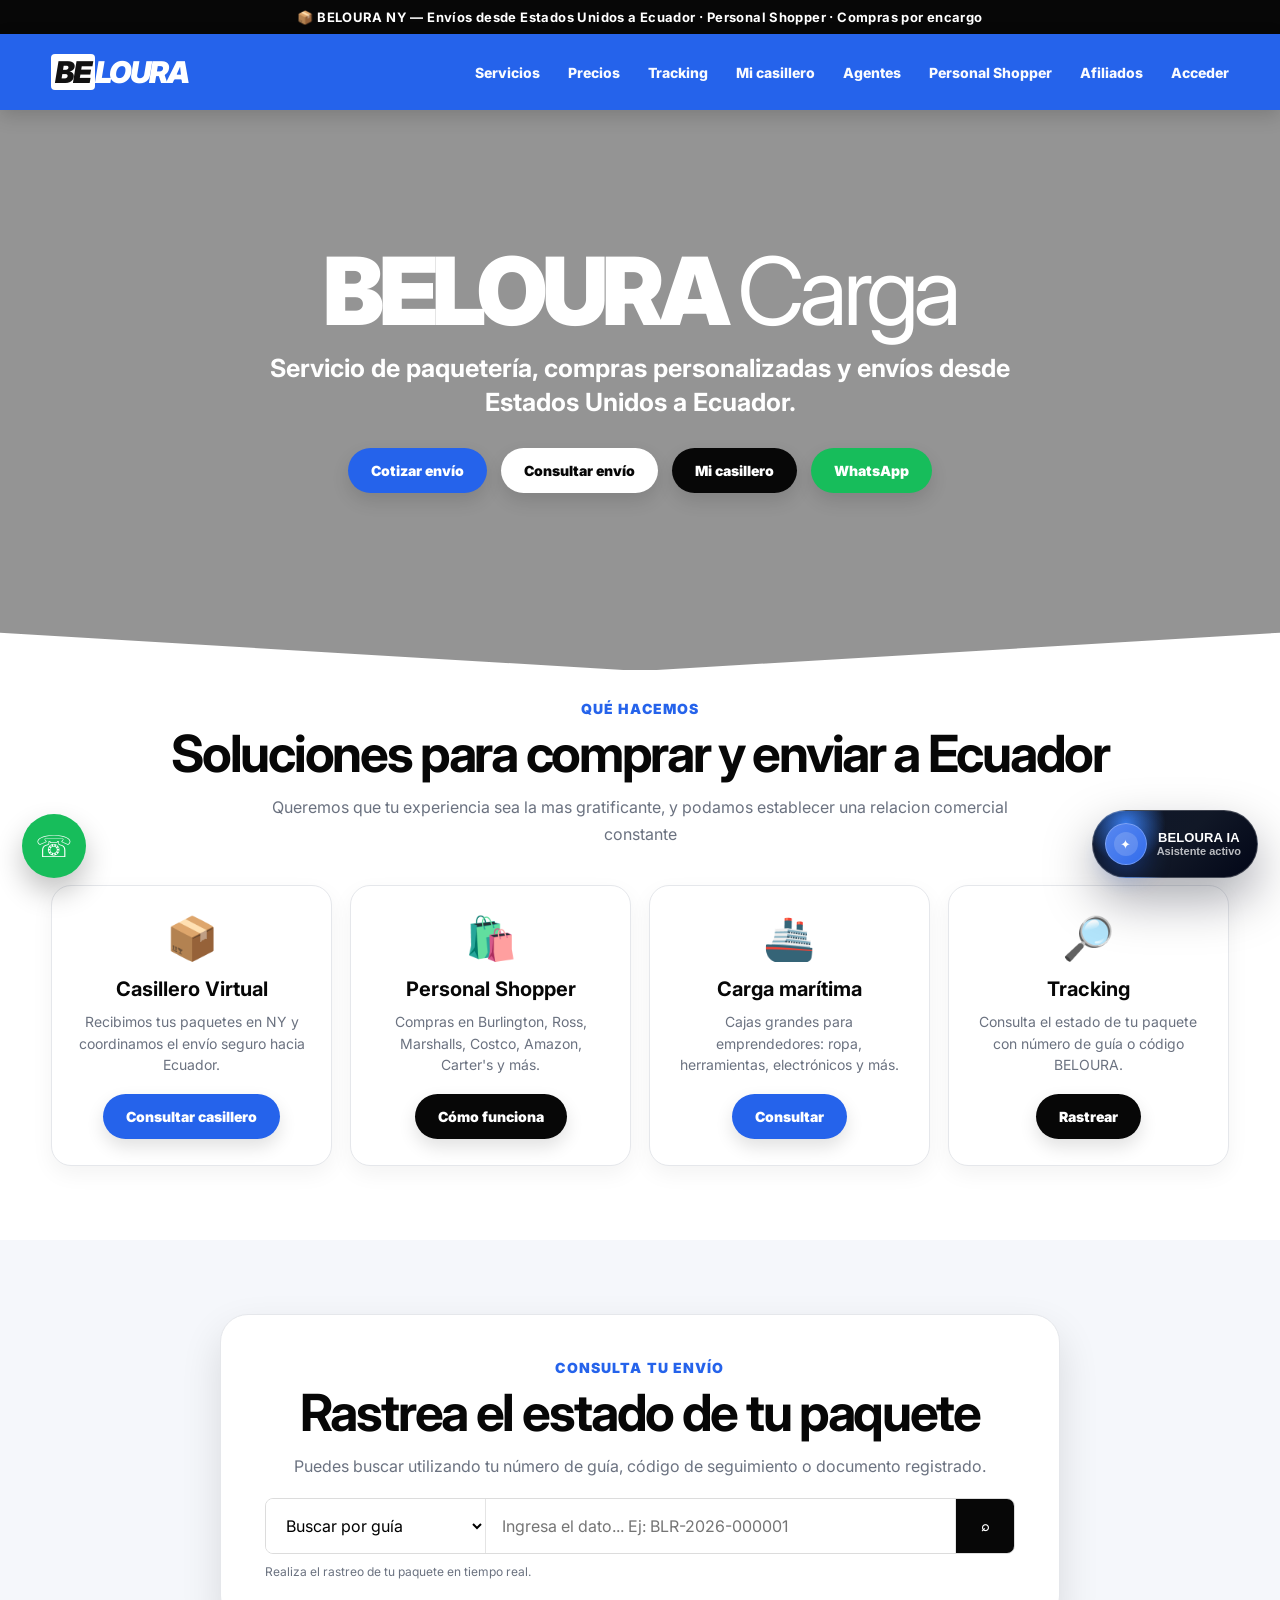
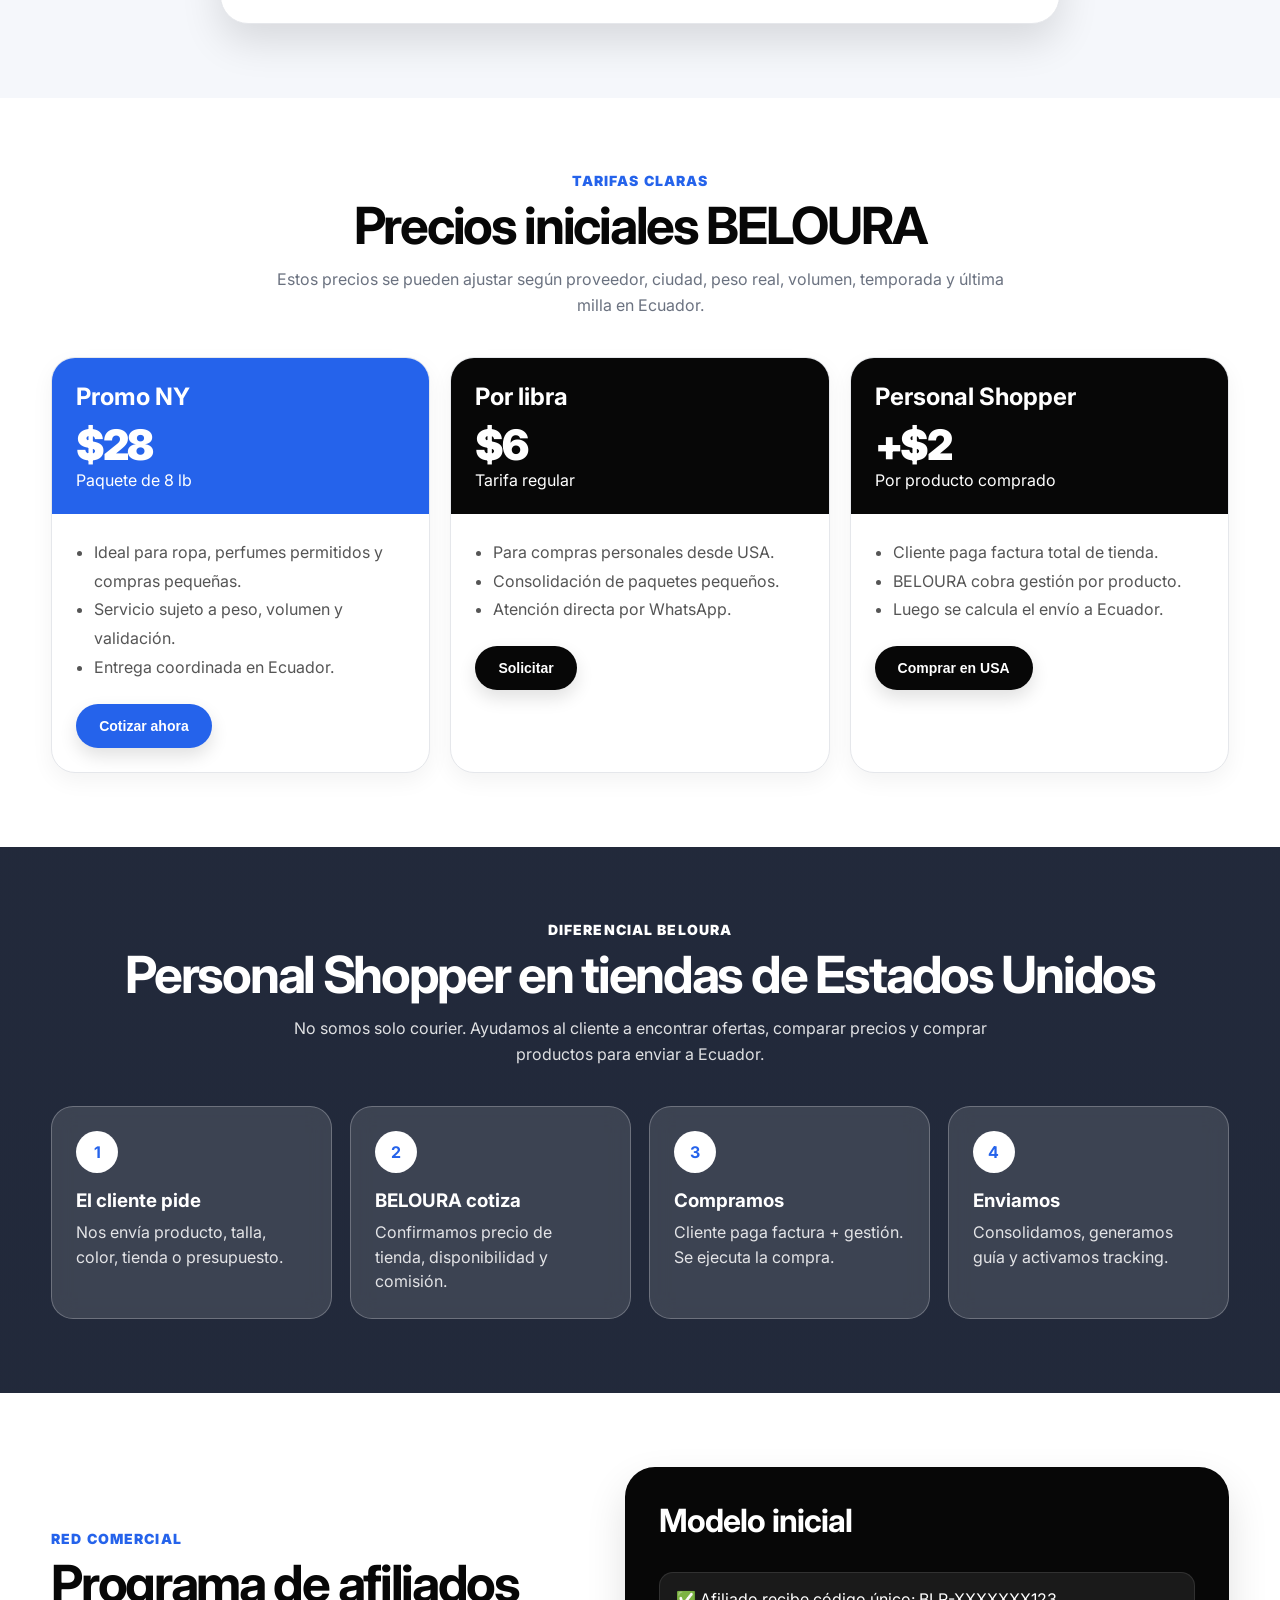
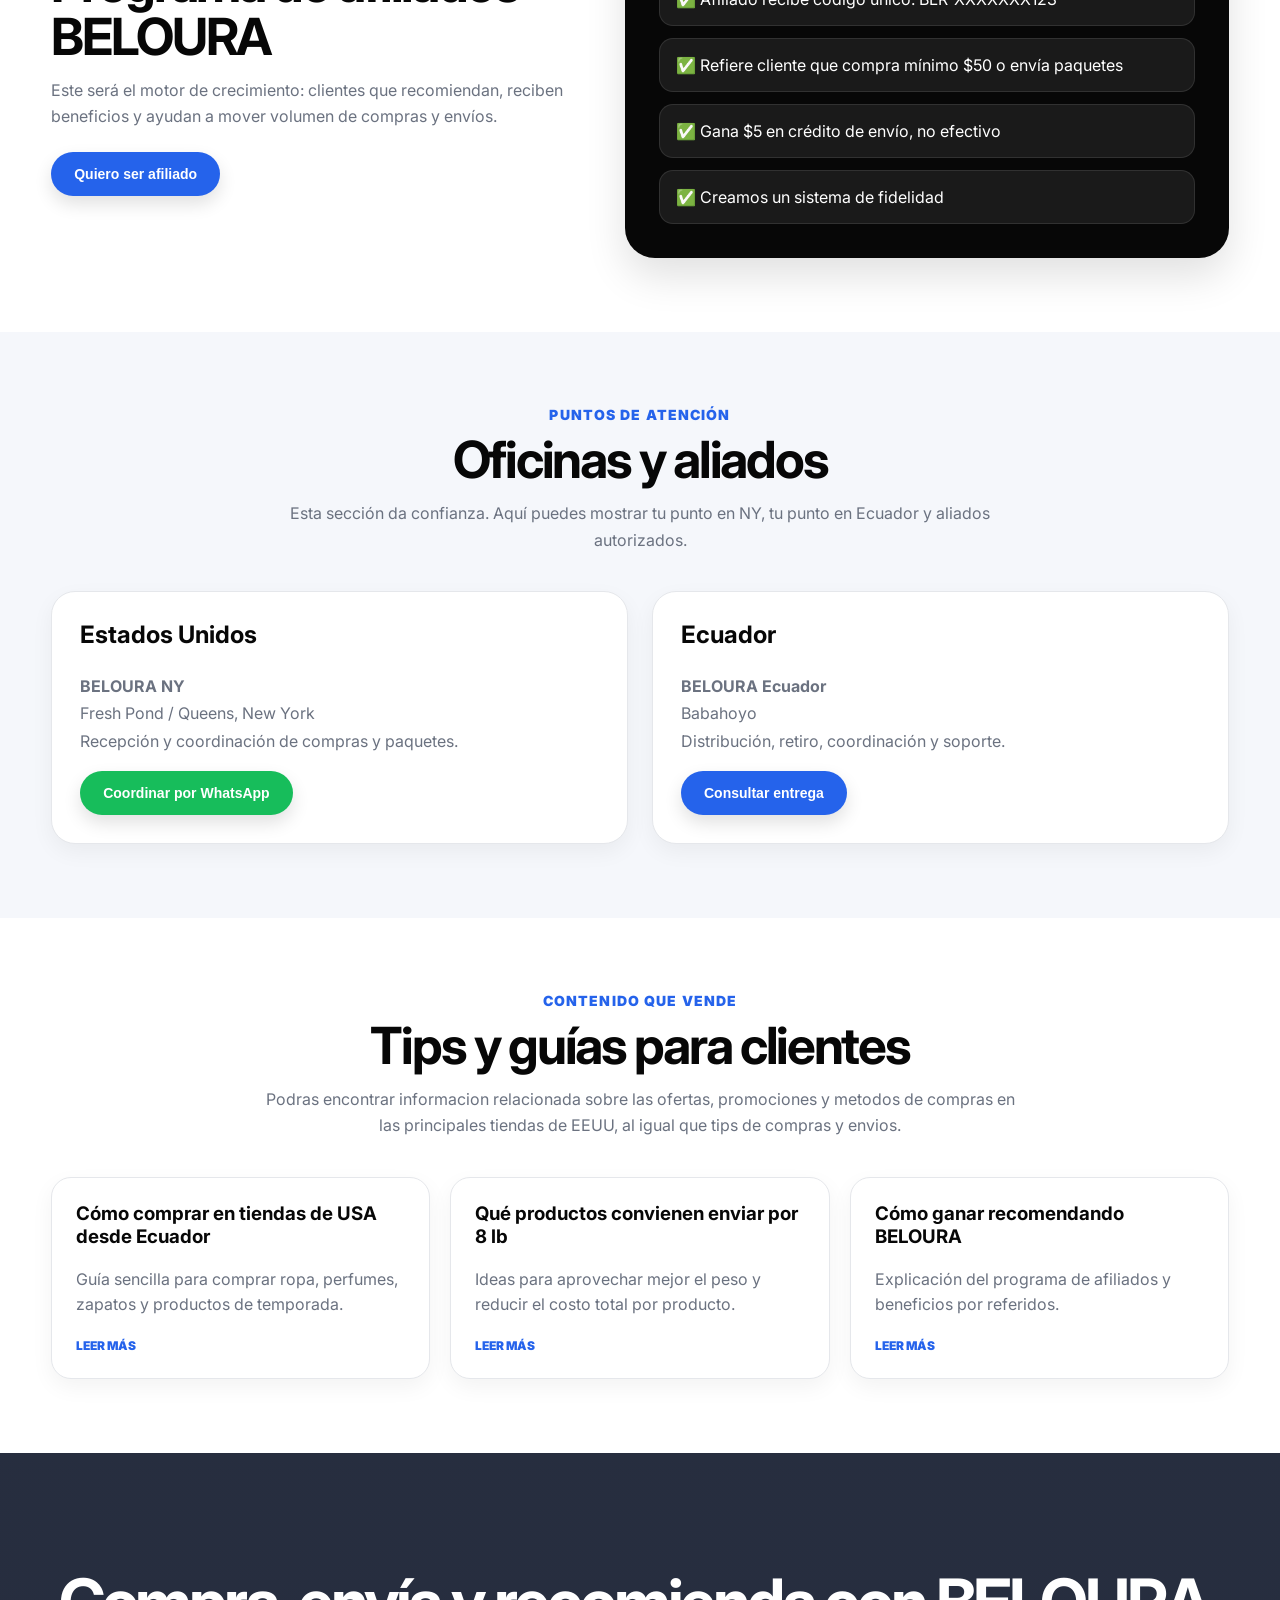
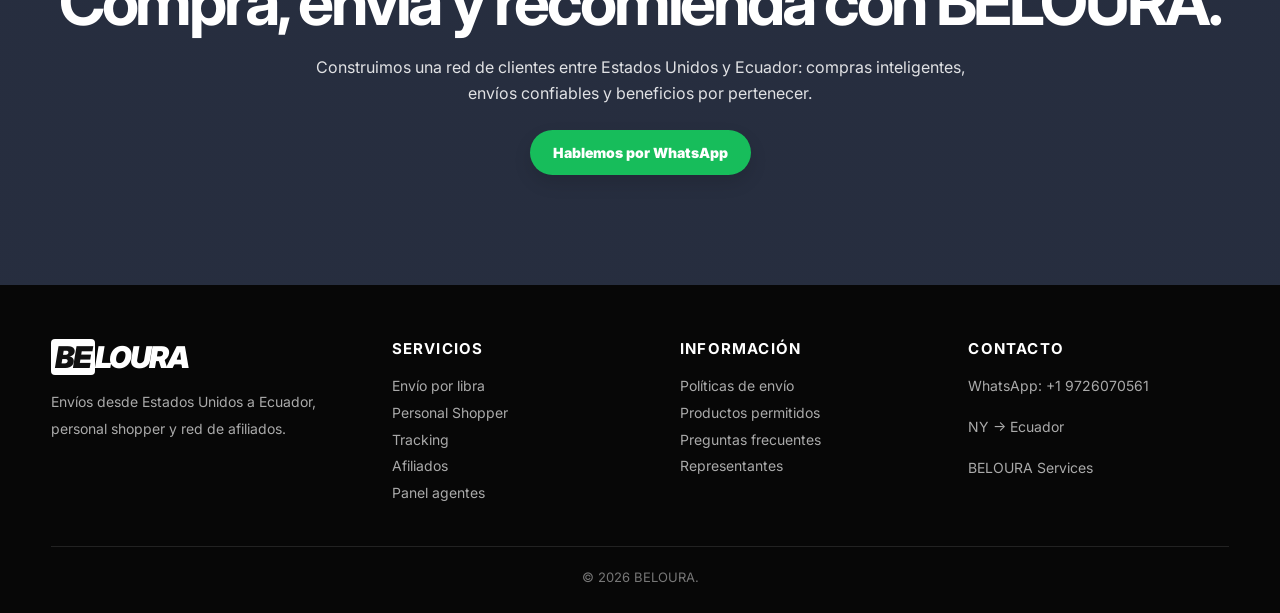
==== commit 1cd9121f: "Add files via upload" ====
--- a/index.html
+++ b/index.html
@@ -1202,9 +1202,10 @@
       <nav class="nav-links">
         <a href="#servicios">Servicios</a>
         <a href="#precios">Precios</a>
-        <a href="#tracking">Tracking</a>
-        <a href="cliente.html">Mi casillero</a>
-        <a href="#shopper">Personal Shopper</a>
+        <a href="#tracking">Tracking</a>
+        <a href="cliente.html">Mi casillero</a>
+        <a href="agente.html">Agentes</a>
+        <a href="#shopper">Personal Shopper</a>
         <a href="#afiliados">Afiliados</a>
         <a href="#contacto">Acceder</a>
       </nav>
@@ -1219,7 +1220,7 @@
         <p>Servicio de paquetería, compras personalizadas y envíos desde Estados Unidos a Ecuador.</p>
         <div class="actions">
           <a class="btn red" href="#precios">Cotizar envío</a>
-          <a class="btn white" href="#tracking">Consultar envío</a>
+          <a class="btn white" href="#tracking">Consultar envío</a>
           <a class="btn black" href="cliente.html">Mi casillero</a>
           <a class="btn green" href="https://wa.me/19726070561?text=Hola%20BELOURA%2C%20necesito%20informaci%C3%B3n%20sobre%20env%C3%ADos%20a%20Ecuador." target="_blank">WhatsApp</a>
         </div>
@@ -1447,8 +1448,9 @@
           <h3>Servicios</h3>
           <a href="#precios">Envío por libra</a>
           <a href="#shopper">Personal Shopper</a>
-          <a href="#tracking">Tracking</a>
-          <a href="#afiliados">Afiliados</a>
+          <a href="#tracking">Tracking</a>
+          <a href="#afiliados">Afiliados</a>
+          <a href="agente.html">Panel agentes</a>
         </div>
         <div>
           <h3>Información</h3>
@@ -1470,8 +1472,8 @@
 
   <a class="wa-float" href="https://wa.me/19726070561?text=Hola%20BELOURA%2C%20necesito%20informaci%C3%B3n." target="_blank">☏</a>
 
-  <script src="beloura-public-config.js"></script>
-  <script>
+  <script src="beloura-public-config.js"></script>
+  <script>
     const WHATSAPP = "19726070561";
 
     function openWA(message) {
@@ -1490,8 +1492,8 @@
       openWA('Hola BELOURA, quiero formar parte del programa de afiliados y recibir mi código para recomendar clientes.');
     }
 
-    const BELOURA_PUBLIC = window.BELOURA_PUBLIC_CONFIG || {};
-    const API_URL = BELOURA_PUBLIC.apiUrl || "https://script.google.com/macros/s/AKfycbwvg1VWgqJ7NIThzQ4MI46iBgMqpquqxmRIMLkjPxRIo5koAnNTGn5effDTlUks7HfvIA/exec";
+    const BELOURA_PUBLIC = window.BELOURA_PUBLIC_CONFIG || {};
+    const API_URL = BELOURA_PUBLIC.apiUrl || "https://script.google.com/macros/s/AKfycbx-o2R9RaJP0LZGmLni4wnLSr5UA7Aq2t3YnXiYii0E1_pjV6OSAdugiSio0AywgjJV/exec";
 
 async function trackDemo() {
   const code = document.getElementById('trackingCode').value.trim().toUpperCase();
@@ -1506,24 +1508,24 @@
   box.style.display = 'block';
   box.innerHTML = 'Buscando información del paquete...';
 
-  try {
-    if (code.startsWith('CNY') || code.startsWith('BLR')) {
-      box.innerHTML = '<strong>Este codigo pertenece a un casillero privado.</strong><br><br>Para ver todos tus envios, libras y pagos debes ingresar con tu PIN en <a href="cliente.html" style="color:#2563eb;font-weight:800;">Mi casillero</a>.';
-      return;
-    }
-
-    const payload = {
-      action: "trackByCodigoEnvio",
-      codigoEnvio: code
-    };
-
-    const res = await fetch(API_URL, {
-      method: "POST",
-      body: JSON.stringify(payload)
-    });
-
-    const data = await res.json();
-    renderTrackingResponse(data, false, code);
+  try {
+    if (code.startsWith('CNY') || code.startsWith('BLR')) {
+      box.innerHTML = '<strong>Este codigo pertenece a un casillero privado.</strong><br><br>Para ver todos tus envios, libras y pagos debes ingresar con tu PIN en <a href="cliente.html" style="color:#2563eb;font-weight:800;">Mi casillero</a>.';
+      return;
+    }
+
+    const payload = {
+      action: "trackByCodigoEnvio",
+      codigoEnvio: code
+    };
+
+    const res = await fetch(API_URL, {
+      method: "POST",
+      body: JSON.stringify(payload)
+    });
+
+    const data = await res.json();
+    renderTrackingResponse(data, false, code);
 
   } catch (error) {
     console.error(error);
@@ -1765,8 +1767,8 @@
     const BELOURA_AI = {
       whatsapp: "19726070561",
       trackingUrl: "#tracking",
-      panelAfiliado: "https://trk.belourastore.com/afiliados.html",
-      registroAfiliado: "https://trk.belourastore.com/afiliados.html",
+      panelAfiliado: "https://trk.belourastore.com/afiliados.html",
+      registroAfiliado: "https://trk.belourastore.com/afiliados.html",
       phoneLabel: "+1 972 607 0561"
     };
 
@@ -2255,123 +2257,123 @@
       });
     }
 
-    const BELOURA_QUICK_ANSWERS = [
-      {
-        id: "tarifa",
-        keywords: ["precio", "costo", "cuanto", "cuanto cuesta", "libra", "tarifa", "valor"],
-        title: "Costo por libra",
-        text: "El envio cuesta $6 por libra e incluye entrega a domicilio en Ecuador. Si tienes el peso aproximado, te ayudo a calcular el total.",
-        primaryLabel: "Cotizar por WhatsApp",
-        primaryMessage: "Hola BELOURA, quiero cotizar un envio a Ecuador. Tengo el peso aproximado."
-      },
-      {
-        id: "ocho-libras",
-        keywords: ["8 libra", "8 lb", "ocho libra", "paquete de 8", "hasta 8"],
-        title: "Paquete de hasta 8 lb",
-        text: "El envio de hasta 8 libras cuesta $48 e incluye entrega a domicilio en Ecuador.",
-        primaryLabel: "Enviar paquete",
-        primaryMessage: "Hola BELOURA, quiero enviar un paquete de hasta 8 libras a Ecuador."
-      },
-      {
-        id: "direccion",
-        keywords: ["direccion", "direccion beloura", "casillero", "bodega", "donde entrego", "donde envio", "compras online", "east elmhurst", "new york"],
-        title: "Direccion de envio en EE. UU.",
-        text: "Usa estos datos cuando compres en cualquier tienda online: Nombre del destinatario: BELOURA + tu nombre completo. Direccion: 106-08 29th Ave, East Elmhurst, New York 11369. Telefono: +1 972 607 0561. Email: belouraservices@gmail.com.",
-        primaryLabel: "Consultar casillero",
-        primaryMessage: "Hola BELOURA, quiero confirmar la direccion del casillero virtual para mis compras online."
-      },
-      {
-        id: "tracking",
-        keywords: ["rastrear", "rastreo", "tracking", "seguir", "seguimiento", "codigo", "guia", "guía"],
-        title: "Rastreo de paquete",
-        text: "Puedes rastrear tu paquete en tiempo real desde el tracking de Beloura. Ten listo tu codigo de envio o guia.",
-        primaryLabel: "Ir al tracking",
-        action: "tracking"
-      },
-      {
-        id: "tiempo",
-        keywords: ["cuanto tarda", "dias", "llega", "tiempo", "demora", "entrega"],
-        title: "Tiempo estimado",
-        text: "Los envios llegan en un promedio de 12 a 15 dias habiles desde que salen de nuestra bodega en New York.",
-        primaryLabel: "Consultar envio",
-        primaryMessage: "Hola BELOURA, quiero consultar tiempos para enviar a Ecuador."
-      },
-      {
-        id: "compras",
-        keywords: ["amazon", "shein", "temu", "comprar", "compra", "tienda", "personal shopper", "walmart", "ross", "burlington"],
-        title: "Compras en USA",
-        text: "Puedes enviar tus compras directamente a nuestra bodega o pedir ayuda para comprar en tiendas de USA. Solo coloca tu nombre + BELOURA como referencia.",
-        primaryLabel: "Solicitar compra",
-        primaryMessage: "Hola BELOURA, quiero ayuda para comprar en USA y enviar a Ecuador."
-      },
-      {
-        id: "perfumes",
-        keywords: ["perfume", "perfumes", "splash", "colonias", "fragancia"],
-        title: "Perfumes y splash",
-        text: "Si, puedes enviar perfumes o splash dentro de las normativas. Referencia operativa: maximo 4 unidades por paquete.",
-        primaryLabel: "Validar envio",
-        primaryMessage: "Hola BELOURA, quiero validar el envio de perfumes o splash a Ecuador."
-      },
-      {
-        id: "restricciones",
-        keywords: ["celular", "celulares", "laptop", "computadora", "restriccion", "restricciones", "prohibido"],
-        title: "Restricciones",
-        text: "En esta categoria no enviamos celulares ni laptops. Si tienes otro producto, podemos revisar si aplica antes de que lo compres o lo entregues.",
-        primaryLabel: "Consultar producto",
-        primaryMessage: "Hola BELOURA, quiero consultar si puedo enviar un producto a Ecuador."
-      },
-      {
-        id: "afiliado",
-        keywords: ["afiliado", "afiliarme", "vender", "ganar", "ingresos", "revender", "comision"],
-        title: "Afiliados Beloura",
-        text: "Como afiliado puedes ofrecer servicios Beloura, cobrar a tu cliente y conservar tu margen. Beloura respalda la operacion y el seguimiento.",
-        primaryLabel: "Registrarme",
-        action: "afiliado"
-      },
-      {
-        id: "whatsapp",
-        keywords: ["whatsapp", "asesor", "persona", "humano", "ayuda", "atencion"],
-        title: "Atencion directa",
-        text: "Claro. Te conecto con un asesor Beloura para revisar tu caso directamente por WhatsApp.",
-        primaryLabel: "Abrir WhatsApp",
-        primaryMessage: "Hola BELOURA, necesito informacion."
-      }
-    ];
-
-    function normalizeBelouraText(text) {
-      return String(text || "")
-        .toLowerCase()
-        .normalize("NFD")
-        .replace(/[\u0300-\u036f]/g, "");
-    }
-
-    function findBelouraQuickAnswer(text) {
-      const value = normalizeBelouraText(text);
-      return BELOURA_QUICK_ANSWERS.find(answer =>
-        answer.keywords.some(keyword => value.includes(normalizeBelouraText(keyword)))
-      );
-    }
-
-    function renderBelouraQuickAnswer(answer) {
-      const primaryButton = answer.action === "tracking"
-        ? `<button class="ai-action" onclick="goToTrackingFromAI()">Ir al tracking</button>`
-        : answer.action === "afiliado"
-          ? `<button class="ai-action" onclick="flowAfiliado()">Ver afiliacion</button>`
-          : `<a class="ai-action green" target="_blank" href="${waLink(answer.primaryMessage)}">${answer.primaryLabel}</a>`;
-
-      aiAddHTML(`
-        <div class="ai-result-card">
-          <h4>${answer.title}</h4>
-          <p>${answer.text}</p>
-          <div class="ai-actions">
-            ${primaryButton}
-            <a class="ai-action secondary" target="_blank" href="${waLink('Hola BELOURA, necesito ayuda con: ' + answer.title)}">Hablar con asesor</a>
-          </div>
-        </div>
-      `);
-    }
-
-    function resetBelouraAI() {
+    const BELOURA_QUICK_ANSWERS = [
+      {
+        id: "tarifa",
+        keywords: ["precio", "costo", "cuanto", "cuanto cuesta", "libra", "tarifa", "valor"],
+        title: "Costo por libra",
+        text: "El envio cuesta $6 por libra e incluye entrega a domicilio en Ecuador. Si tienes el peso aproximado, te ayudo a calcular el total.",
+        primaryLabel: "Cotizar por WhatsApp",
+        primaryMessage: "Hola BELOURA, quiero cotizar un envio a Ecuador. Tengo el peso aproximado."
+      },
+      {
+        id: "ocho-libras",
+        keywords: ["8 libra", "8 lb", "ocho libra", "paquete de 8", "hasta 8"],
+        title: "Paquete de hasta 8 lb",
+        text: "El envio de hasta 8 libras cuesta $48 e incluye entrega a domicilio en Ecuador.",
+        primaryLabel: "Enviar paquete",
+        primaryMessage: "Hola BELOURA, quiero enviar un paquete de hasta 8 libras a Ecuador."
+      },
+      {
+        id: "direccion",
+        keywords: ["direccion", "direccion beloura", "casillero", "bodega", "donde entrego", "donde envio", "compras online", "east elmhurst", "new york"],
+        title: "Direccion de envio en EE. UU.",
+        text: "Usa estos datos cuando compres en cualquier tienda online: Nombre del destinatario: BELOURA + tu nombre completo. Direccion: 106-08 29th Ave, East Elmhurst, New York 11369. Telefono: +1 972 607 0561. Email: belouraservices@gmail.com.",
+        primaryLabel: "Consultar casillero",
+        primaryMessage: "Hola BELOURA, quiero confirmar la direccion del casillero virtual para mis compras online."
+      },
+      {
+        id: "tracking",
+        keywords: ["rastrear", "rastreo", "tracking", "seguir", "seguimiento", "codigo", "guia", "guía"],
+        title: "Rastreo de paquete",
+        text: "Puedes rastrear tu paquete en tiempo real desde el tracking de Beloura. Ten listo tu codigo de envio o guia.",
+        primaryLabel: "Ir al tracking",
+        action: "tracking"
+      },
+      {
+        id: "tiempo",
+        keywords: ["cuanto tarda", "dias", "llega", "tiempo", "demora", "entrega"],
+        title: "Tiempo estimado",
+        text: "Los envios llegan en un promedio de 12 a 15 dias habiles desde que salen de nuestra bodega en New York.",
+        primaryLabel: "Consultar envio",
+        primaryMessage: "Hola BELOURA, quiero consultar tiempos para enviar a Ecuador."
+      },
+      {
+        id: "compras",
+        keywords: ["amazon", "shein", "temu", "comprar", "compra", "tienda", "personal shopper", "walmart", "ross", "burlington"],
+        title: "Compras en USA",
+        text: "Puedes enviar tus compras directamente a nuestra bodega o pedir ayuda para comprar en tiendas de USA. Solo coloca tu nombre + BELOURA como referencia.",
+        primaryLabel: "Solicitar compra",
+        primaryMessage: "Hola BELOURA, quiero ayuda para comprar en USA y enviar a Ecuador."
+      },
+      {
+        id: "perfumes",
+        keywords: ["perfume", "perfumes", "splash", "colonias", "fragancia"],
+        title: "Perfumes y splash",
+        text: "Si, puedes enviar perfumes o splash dentro de las normativas. Referencia operativa: maximo 4 unidades por paquete.",
+        primaryLabel: "Validar envio",
+        primaryMessage: "Hola BELOURA, quiero validar el envio de perfumes o splash a Ecuador."
+      },
+      {
+        id: "restricciones",
+        keywords: ["celular", "celulares", "laptop", "computadora", "restriccion", "restricciones", "prohibido"],
+        title: "Restricciones",
+        text: "En esta categoria no enviamos celulares ni laptops. Si tienes otro producto, podemos revisar si aplica antes de que lo compres o lo entregues.",
+        primaryLabel: "Consultar producto",
+        primaryMessage: "Hola BELOURA, quiero consultar si puedo enviar un producto a Ecuador."
+      },
+      {
+        id: "afiliado",
+        keywords: ["afiliado", "afiliarme", "vender", "ganar", "ingresos", "revender", "comision"],
+        title: "Afiliados Beloura",
+        text: "Como afiliado puedes ofrecer servicios Beloura, cobrar a tu cliente y conservar tu margen. Beloura respalda la operacion y el seguimiento.",
+        primaryLabel: "Registrarme",
+        action: "afiliado"
+      },
+      {
+        id: "whatsapp",
+        keywords: ["whatsapp", "asesor", "persona", "humano", "ayuda", "atencion"],
+        title: "Atencion directa",
+        text: "Claro. Te conecto con un asesor Beloura para revisar tu caso directamente por WhatsApp.",
+        primaryLabel: "Abrir WhatsApp",
+        primaryMessage: "Hola BELOURA, necesito informacion."
+      }
+    ];
+
+    function normalizeBelouraText(text) {
+      return String(text || "")
+        .toLowerCase()
+        .normalize("NFD")
+        .replace(/[\u0300-\u036f]/g, "");
+    }
+
+    function findBelouraQuickAnswer(text) {
+      const value = normalizeBelouraText(text);
+      return BELOURA_QUICK_ANSWERS.find(answer =>
+        answer.keywords.some(keyword => value.includes(normalizeBelouraText(keyword)))
+      );
+    }
+
+    function renderBelouraQuickAnswer(answer) {
+      const primaryButton = answer.action === "tracking"
+        ? `<button class="ai-action" onclick="goToTrackingFromAI()">Ir al tracking</button>`
+        : answer.action === "afiliado"
+          ? `<button class="ai-action" onclick="flowAfiliado()">Ver afiliacion</button>`
+          : `<a class="ai-action green" target="_blank" href="${waLink(answer.primaryMessage)}">${answer.primaryLabel}</a>`;
+
+      aiAddHTML(`
+        <div class="ai-result-card">
+          <h4>${answer.title}</h4>
+          <p>${answer.text}</p>
+          <div class="ai-actions">
+            ${primaryButton}
+            <a class="ai-action secondary" target="_blank" href="${waLink('Hola BELOURA, necesito ayuda con: ' + answer.title)}">Hablar con asesor</a>
+          </div>
+        </div>
+      `);
+    }
+
+    function resetBelouraAI() {
       document.getElementById("belouraAiBody").innerHTML = "";
       startBelouraAI();
     }
@@ -2393,12 +2395,12 @@
 
       const value = text.toLowerCase();
 
-      aiTyping(() => {
-        const quickAnswer = findBelouraQuickAnswer(text);
-
-        if (quickAnswer) {
-          renderBelouraQuickAnswer(quickAnswer);
-        } else if (value.includes("track") || value.includes("rastre") || value.includes("guia") || value.includes("guía") || value.includes("paquete") || value.startsWith("ny") || value.startsWith("cny")) {
+      aiTyping(() => {
+        const quickAnswer = findBelouraQuickAnswer(text);
+
+        if (quickAnswer) {
+          renderBelouraQuickAnswer(quickAnswer);
+        } else if (value.includes("track") || value.includes("rastre") || value.includes("guia") || value.includes("guía") || value.includes("paquete") || value.startsWith("ny") || value.startsWith("cny")) {
           flowTracking();
         } else if (value.includes("panel") || value.includes("acceso") || value.includes("pin") || value.includes("usuario")) {
           flowAfiliado();
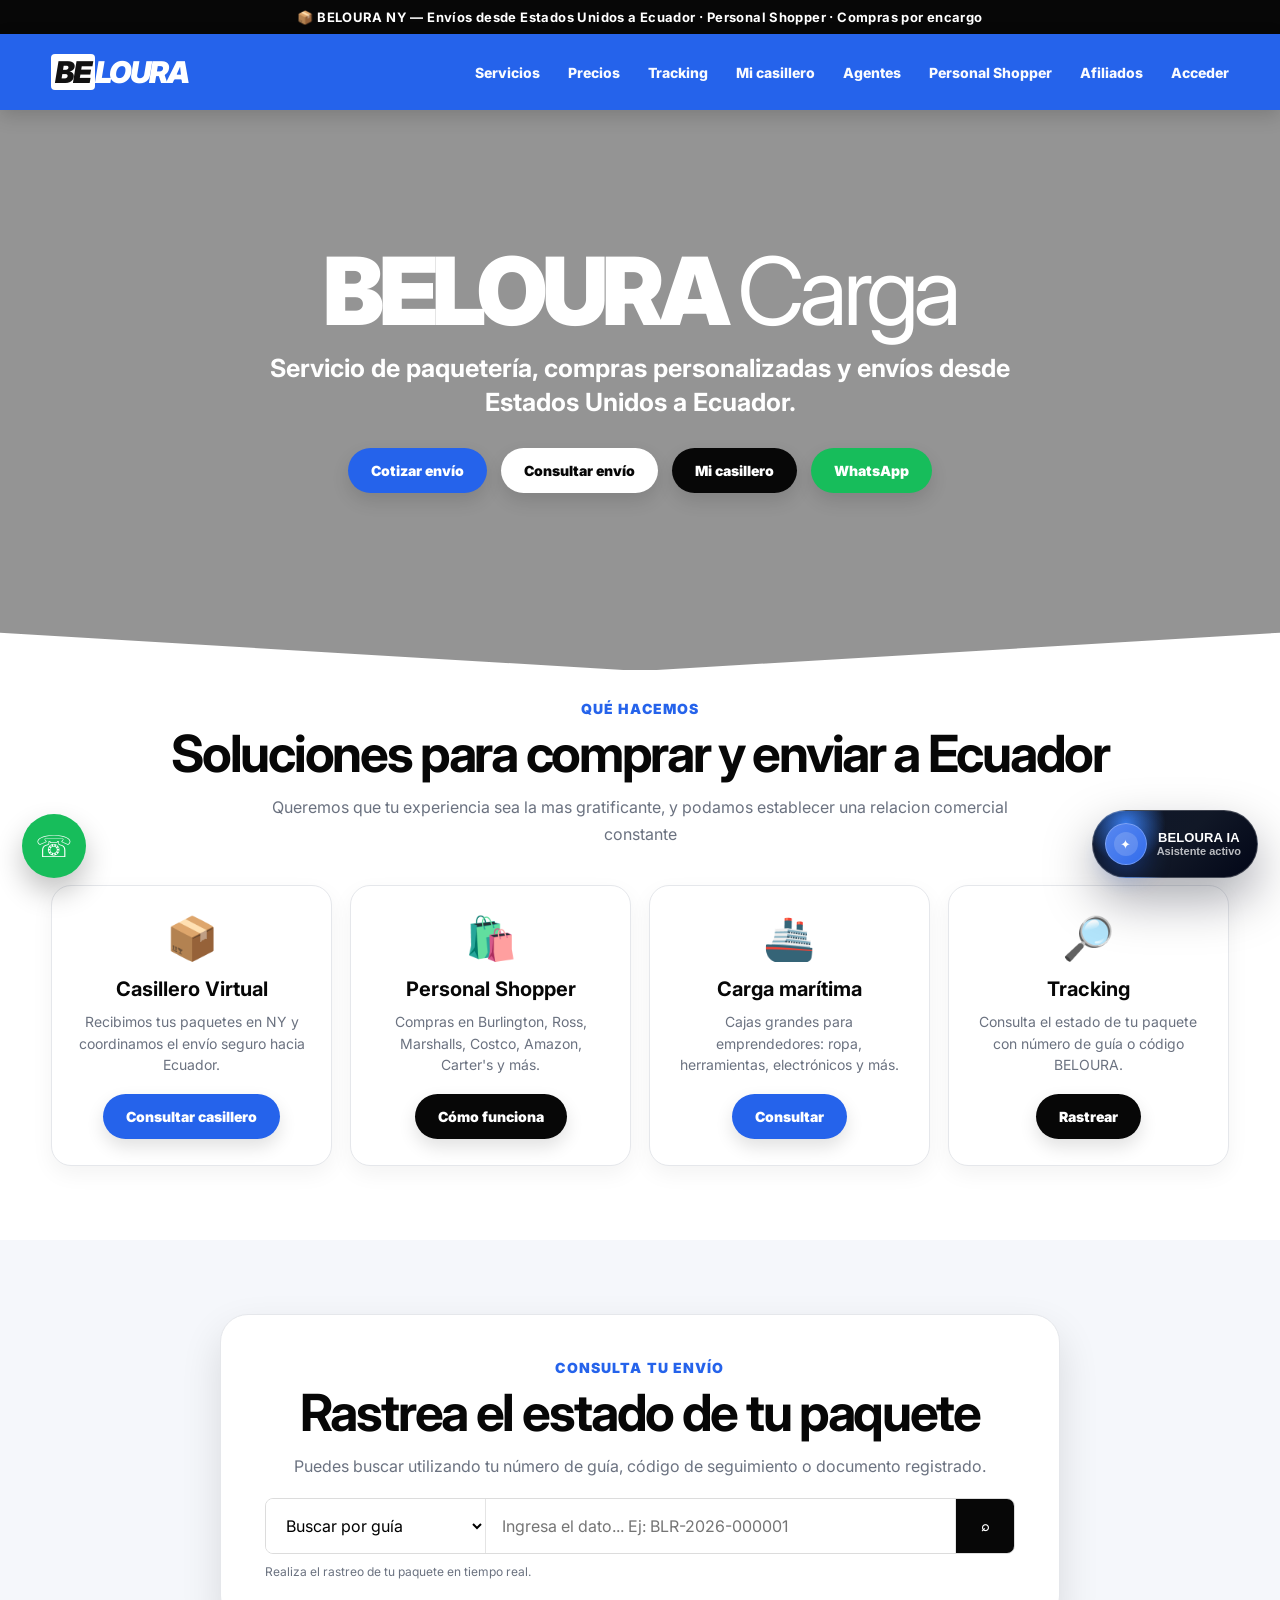
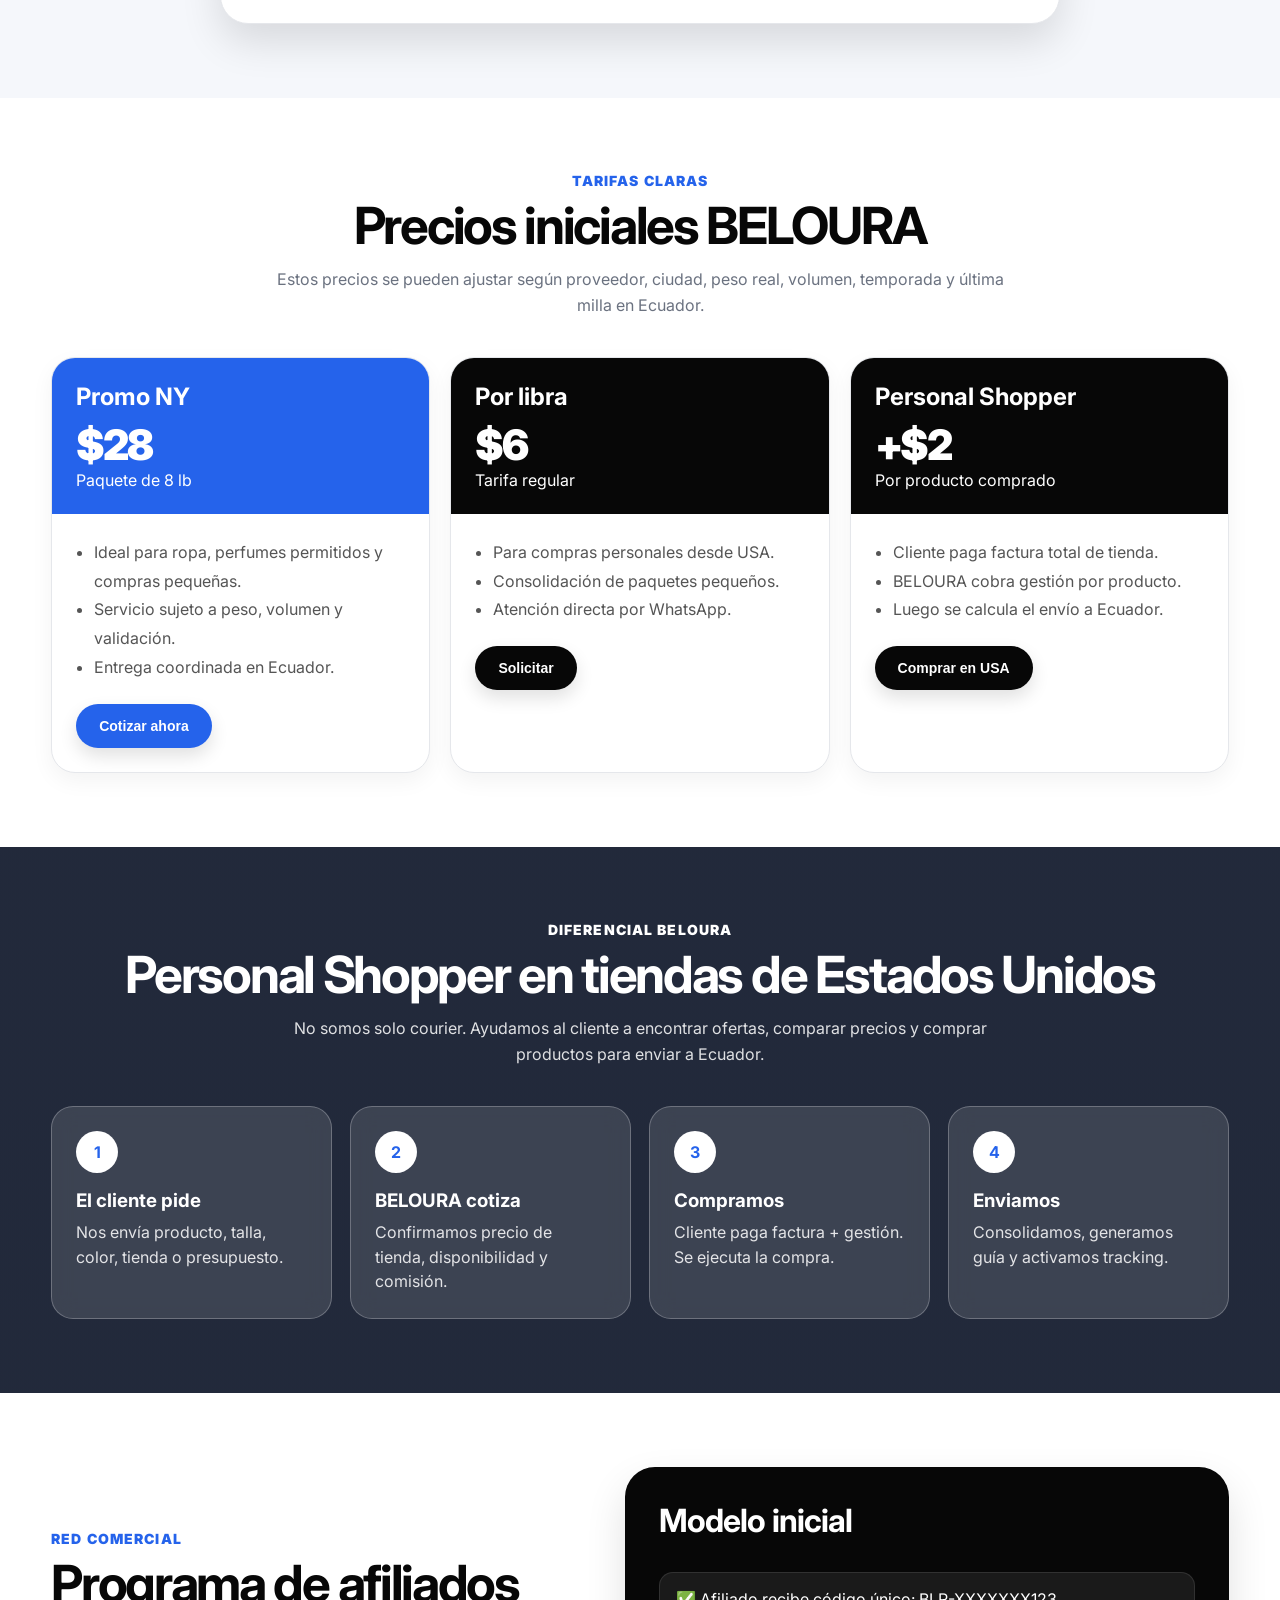
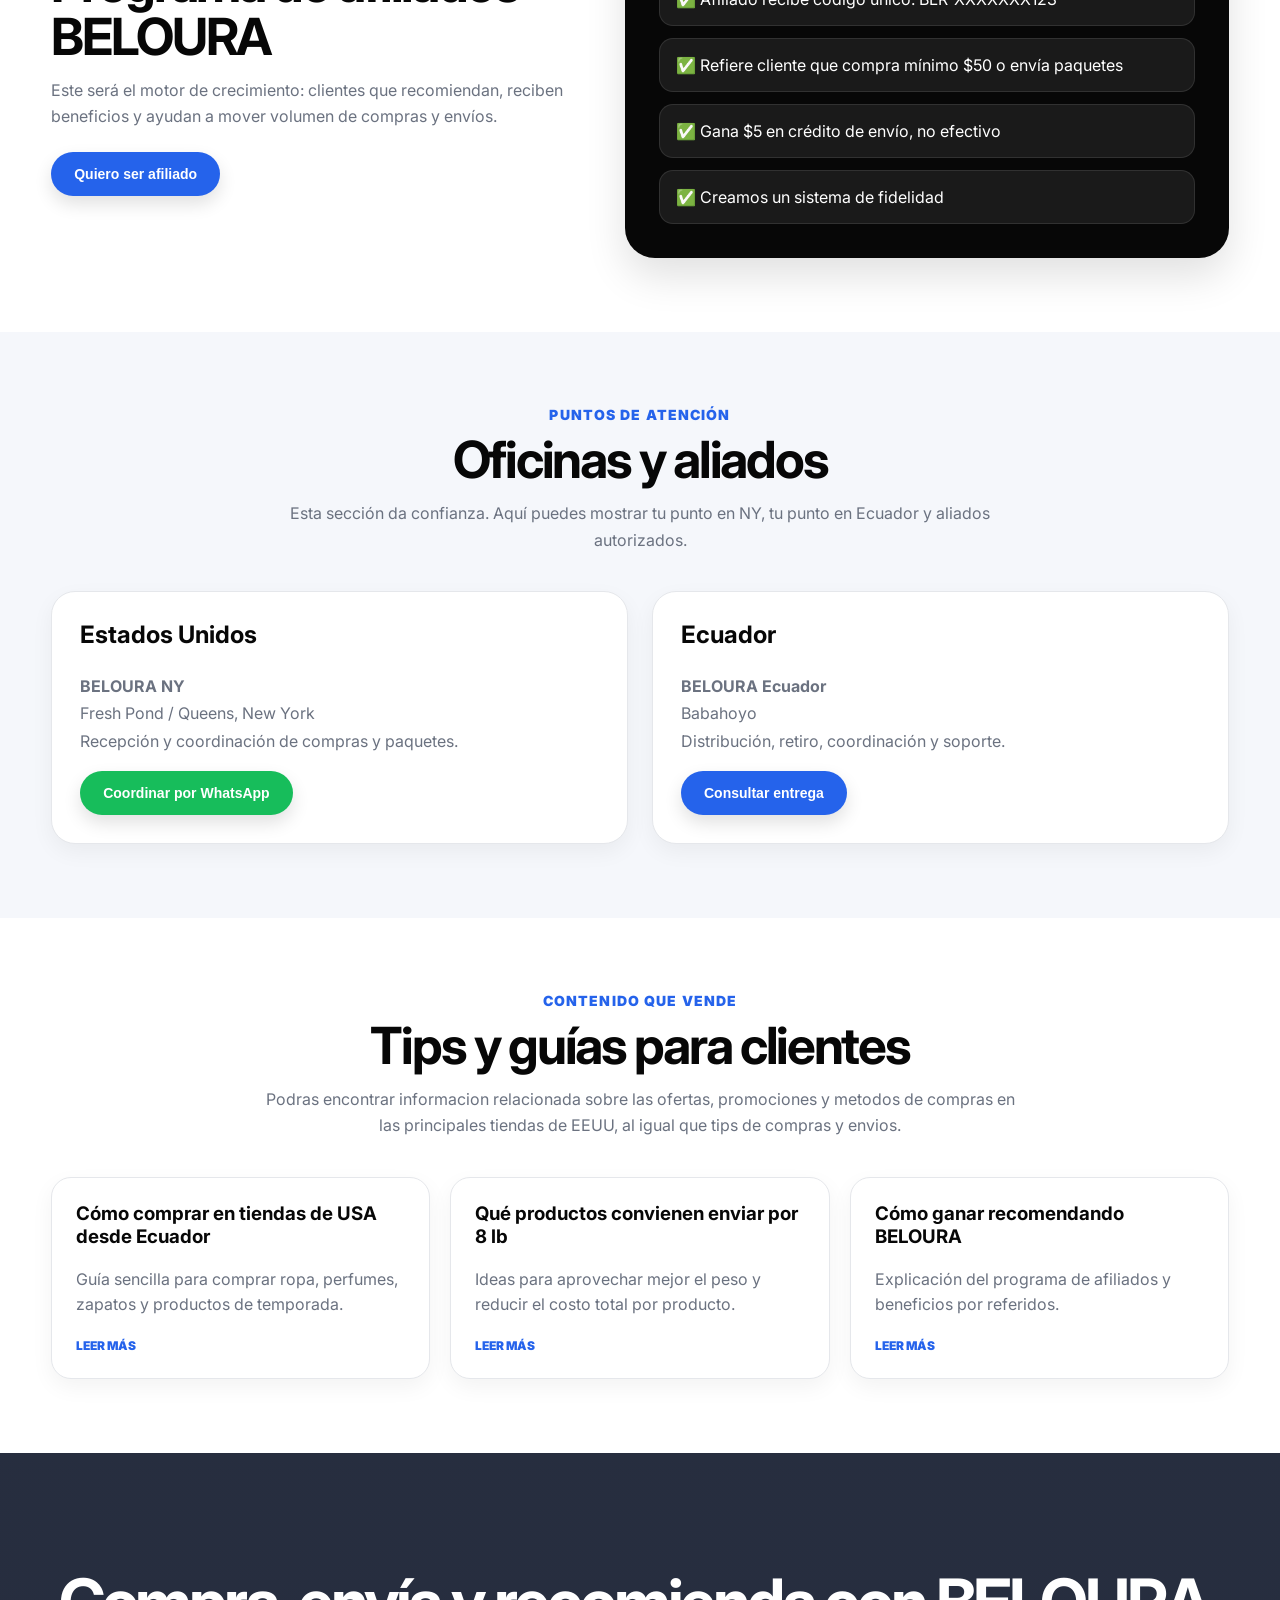
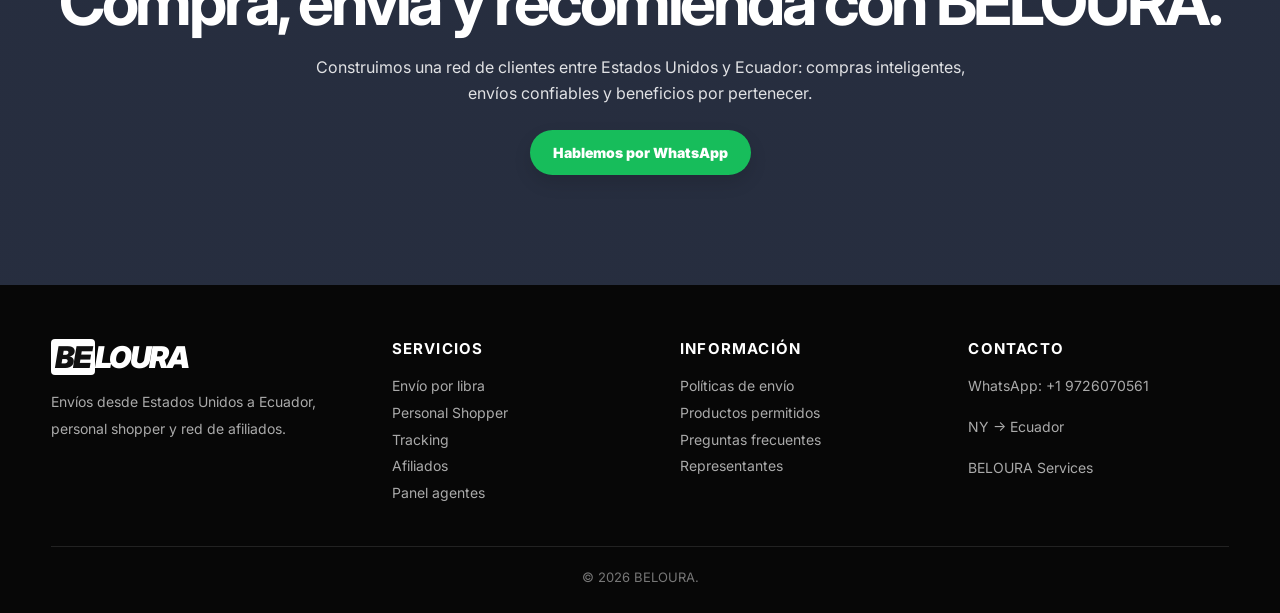
==== commit 24bcdcad: "Update index.html" ====
--- a/index.html
+++ b/index.html
@@ -1202,10 +1202,10 @@
       <nav class="nav-links">
         <a href="#servicios">Servicios</a>
         <a href="#precios">Precios</a>
-        <a href="#tracking">Tracking</a>
-        <a href="cliente.html">Mi casillero</a>
-        <a href="agente.html">Agentes</a>
-        <a href="#shopper">Personal Shopper</a>
+        <a href="#tracking">Tracking</a>
+        <a href="cliente.html">Mi casillero</a>
+        <a href="agente.html">Agentes</a>
+        <a href="#shopper">Personal Shopper</a>
         <a href="#afiliados">Afiliados</a>
         <a href="#contacto">Acceder</a>
       </nav>
@@ -1220,7 +1220,7 @@
         <p>Servicio de paquetería, compras personalizadas y envíos desde Estados Unidos a Ecuador.</p>
         <div class="actions">
           <a class="btn red" href="#precios">Cotizar envío</a>
-          <a class="btn white" href="#tracking">Consultar envío</a>
+          <a class="btn white" href="#tracking">Consultar envío</a>
           <a class="btn black" href="cliente.html">Mi casillero</a>
           <a class="btn green" href="https://wa.me/19726070561?text=Hola%20BELOURA%2C%20necesito%20informaci%C3%B3n%20sobre%20env%C3%ADos%20a%20Ecuador." target="_blank">WhatsApp</a>
         </div>
@@ -1448,9 +1448,9 @@
           <h3>Servicios</h3>
           <a href="#precios">Envío por libra</a>
           <a href="#shopper">Personal Shopper</a>
-          <a href="#tracking">Tracking</a>
-          <a href="#afiliados">Afiliados</a>
-          <a href="agente.html">Panel agentes</a>
+          <a href="#tracking">Tracking</a>
+          <a href="#afiliados">Afiliados</a>
+          <a href="agente.html">Panel agentes</a>
         </div>
         <div>
           <h3>Información</h3>
@@ -1472,8 +1472,8 @@
 
   <a class="wa-float" href="https://wa.me/19726070561?text=Hola%20BELOURA%2C%20necesito%20informaci%C3%B3n." target="_blank">☏</a>
 
-  <script src="beloura-public-config.js"></script>
-  <script>
+  <script src="beloura-public-config.js"></script>
+  <script>
     const WHATSAPP = "19726070561";
 
     function openWA(message) {
@@ -1492,8 +1492,8 @@
       openWA('Hola BELOURA, quiero formar parte del programa de afiliados y recibir mi código para recomendar clientes.');
     }
 
-    const BELOURA_PUBLIC = window.BELOURA_PUBLIC_CONFIG || {};
-    const API_URL = BELOURA_PUBLIC.apiUrl || "https://script.google.com/macros/s/AKfycbx-o2R9RaJP0LZGmLni4wnLSr5UA7Aq2t3YnXiYii0E1_pjV6OSAdugiSio0AywgjJV/exec";
+    const BELOURA_PUBLIC = window.BELOURA_PUBLIC_CONFIG || {};
+    const API_URL = BELOURA_PUBLIC.apiUrl || "https://script.google.com/macros/s/AKfycbxjAfaYou9w59tvR-qRHmfVfSQMtmkytU6kAvlk6mKP_2drC64sFlSl19F_e4VTpHan/exec";
 
 async function trackDemo() {
   const code = document.getElementById('trackingCode').value.trim().toUpperCase();
@@ -1508,24 +1508,24 @@
   box.style.display = 'block';
   box.innerHTML = 'Buscando información del paquete...';
 
-  try {
-    if (code.startsWith('CNY') || code.startsWith('BLR')) {
-      box.innerHTML = '<strong>Este codigo pertenece a un casillero privado.</strong><br><br>Para ver todos tus envios, libras y pagos debes ingresar con tu PIN en <a href="cliente.html" style="color:#2563eb;font-weight:800;">Mi casillero</a>.';
-      return;
-    }
-
-    const payload = {
-      action: "trackByCodigoEnvio",
-      codigoEnvio: code
-    };
-
-    const res = await fetch(API_URL, {
-      method: "POST",
-      body: JSON.stringify(payload)
-    });
-
-    const data = await res.json();
-    renderTrackingResponse(data, false, code);
+  try {
+    if (code.startsWith('CNY') || code.startsWith('BLR')) {
+      box.innerHTML = '<strong>Este codigo pertenece a un casillero privado.</strong><br><br>Para ver todos tus envios, libras y pagos debes ingresar con tu PIN en <a href="cliente.html" style="color:#2563eb;font-weight:800;">Mi casillero</a>.';
+      return;
+    }
+
+    const payload = {
+      action: "trackByCodigoEnvio",
+      codigoEnvio: code
+    };
+
+    const res = await fetch(API_URL, {
+      method: "POST",
+      body: JSON.stringify(payload)
+    });
+
+    const data = await res.json();
+    renderTrackingResponse(data, false, code);
 
   } catch (error) {
     console.error(error);
@@ -1767,8 +1767,8 @@
     const BELOURA_AI = {
       whatsapp: "19726070561",
       trackingUrl: "#tracking",
-      panelAfiliado: "https://trk.belourastore.com/afiliados.html",
-      registroAfiliado: "https://trk.belourastore.com/afiliados.html",
+      panelAfiliado: "https://trk.belourastore.com/afiliados.html",
+      registroAfiliado: "https://trk.belourastore.com/afiliados.html",
       phoneLabel: "+1 972 607 0561"
     };
 
@@ -2257,123 +2257,123 @@
       });
     }
 
-    const BELOURA_QUICK_ANSWERS = [
-      {
-        id: "tarifa",
-        keywords: ["precio", "costo", "cuanto", "cuanto cuesta", "libra", "tarifa", "valor"],
-        title: "Costo por libra",
-        text: "El envio cuesta $6 por libra e incluye entrega a domicilio en Ecuador. Si tienes el peso aproximado, te ayudo a calcular el total.",
-        primaryLabel: "Cotizar por WhatsApp",
-        primaryMessage: "Hola BELOURA, quiero cotizar un envio a Ecuador. Tengo el peso aproximado."
-      },
-      {
-        id: "ocho-libras",
-        keywords: ["8 libra", "8 lb", "ocho libra", "paquete de 8", "hasta 8"],
-        title: "Paquete de hasta 8 lb",
-        text: "El envio de hasta 8 libras cuesta $48 e incluye entrega a domicilio en Ecuador.",
-        primaryLabel: "Enviar paquete",
-        primaryMessage: "Hola BELOURA, quiero enviar un paquete de hasta 8 libras a Ecuador."
-      },
-      {
-        id: "direccion",
-        keywords: ["direccion", "direccion beloura", "casillero", "bodega", "donde entrego", "donde envio", "compras online", "east elmhurst", "new york"],
-        title: "Direccion de envio en EE. UU.",
-        text: "Usa estos datos cuando compres en cualquier tienda online: Nombre del destinatario: BELOURA + tu nombre completo. Direccion: 106-08 29th Ave, East Elmhurst, New York 11369. Telefono: +1 972 607 0561. Email: belouraservices@gmail.com.",
-        primaryLabel: "Consultar casillero",
-        primaryMessage: "Hola BELOURA, quiero confirmar la direccion del casillero virtual para mis compras online."
-      },
-      {
-        id: "tracking",
-        keywords: ["rastrear", "rastreo", "tracking", "seguir", "seguimiento", "codigo", "guia", "guía"],
-        title: "Rastreo de paquete",
-        text: "Puedes rastrear tu paquete en tiempo real desde el tracking de Beloura. Ten listo tu codigo de envio o guia.",
-        primaryLabel: "Ir al tracking",
-        action: "tracking"
-      },
-      {
-        id: "tiempo",
-        keywords: ["cuanto tarda", "dias", "llega", "tiempo", "demora", "entrega"],
-        title: "Tiempo estimado",
-        text: "Los envios llegan en un promedio de 12 a 15 dias habiles desde que salen de nuestra bodega en New York.",
-        primaryLabel: "Consultar envio",
-        primaryMessage: "Hola BELOURA, quiero consultar tiempos para enviar a Ecuador."
-      },
-      {
-        id: "compras",
-        keywords: ["amazon", "shein", "temu", "comprar", "compra", "tienda", "personal shopper", "walmart", "ross", "burlington"],
-        title: "Compras en USA",
-        text: "Puedes enviar tus compras directamente a nuestra bodega o pedir ayuda para comprar en tiendas de USA. Solo coloca tu nombre + BELOURA como referencia.",
-        primaryLabel: "Solicitar compra",
-        primaryMessage: "Hola BELOURA, quiero ayuda para comprar en USA y enviar a Ecuador."
-      },
-      {
-        id: "perfumes",
-        keywords: ["perfume", "perfumes", "splash", "colonias", "fragancia"],
-        title: "Perfumes y splash",
-        text: "Si, puedes enviar perfumes o splash dentro de las normativas. Referencia operativa: maximo 4 unidades por paquete.",
-        primaryLabel: "Validar envio",
-        primaryMessage: "Hola BELOURA, quiero validar el envio de perfumes o splash a Ecuador."
-      },
-      {
-        id: "restricciones",
-        keywords: ["celular", "celulares", "laptop", "computadora", "restriccion", "restricciones", "prohibido"],
-        title: "Restricciones",
-        text: "En esta categoria no enviamos celulares ni laptops. Si tienes otro producto, podemos revisar si aplica antes de que lo compres o lo entregues.",
-        primaryLabel: "Consultar producto",
-        primaryMessage: "Hola BELOURA, quiero consultar si puedo enviar un producto a Ecuador."
-      },
-      {
-        id: "afiliado",
-        keywords: ["afiliado", "afiliarme", "vender", "ganar", "ingresos", "revender", "comision"],
-        title: "Afiliados Beloura",
-        text: "Como afiliado puedes ofrecer servicios Beloura, cobrar a tu cliente y conservar tu margen. Beloura respalda la operacion y el seguimiento.",
-        primaryLabel: "Registrarme",
-        action: "afiliado"
-      },
-      {
-        id: "whatsapp",
-        keywords: ["whatsapp", "asesor", "persona", "humano", "ayuda", "atencion"],
-        title: "Atencion directa",
-        text: "Claro. Te conecto con un asesor Beloura para revisar tu caso directamente por WhatsApp.",
-        primaryLabel: "Abrir WhatsApp",
-        primaryMessage: "Hola BELOURA, necesito informacion."
-      }
-    ];
-
-    function normalizeBelouraText(text) {
-      return String(text || "")
-        .toLowerCase()
-        .normalize("NFD")
-        .replace(/[\u0300-\u036f]/g, "");
-    }
-
-    function findBelouraQuickAnswer(text) {
-      const value = normalizeBelouraText(text);
-      return BELOURA_QUICK_ANSWERS.find(answer =>
-        answer.keywords.some(keyword => value.includes(normalizeBelouraText(keyword)))
-      );
-    }
-
-    function renderBelouraQuickAnswer(answer) {
-      const primaryButton = answer.action === "tracking"
-        ? `<button class="ai-action" onclick="goToTrackingFromAI()">Ir al tracking</button>`
-        : answer.action === "afiliado"
-          ? `<button class="ai-action" onclick="flowAfiliado()">Ver afiliacion</button>`
-          : `<a class="ai-action green" target="_blank" href="${waLink(answer.primaryMessage)}">${answer.primaryLabel}</a>`;
-
-      aiAddHTML(`
-        <div class="ai-result-card">
-          <h4>${answer.title}</h4>
-          <p>${answer.text}</p>
-          <div class="ai-actions">
-            ${primaryButton}
-            <a class="ai-action secondary" target="_blank" href="${waLink('Hola BELOURA, necesito ayuda con: ' + answer.title)}">Hablar con asesor</a>
-          </div>
-        </div>
-      `);
-    }
-
-    function resetBelouraAI() {
+    const BELOURA_QUICK_ANSWERS = [
+      {
+        id: "tarifa",
+        keywords: ["precio", "costo", "cuanto", "cuanto cuesta", "libra", "tarifa", "valor"],
+        title: "Costo por libra",
+        text: "El envio cuesta $6 por libra e incluye entrega a domicilio en Ecuador. Si tienes el peso aproximado, te ayudo a calcular el total.",
+        primaryLabel: "Cotizar por WhatsApp",
+        primaryMessage: "Hola BELOURA, quiero cotizar un envio a Ecuador. Tengo el peso aproximado."
+      },
+      {
+        id: "ocho-libras",
+        keywords: ["8 libra", "8 lb", "ocho libra", "paquete de 8", "hasta 8"],
+        title: "Paquete de hasta 8 lb",
+        text: "El envio de hasta 8 libras cuesta $48 e incluye entrega a domicilio en Ecuador.",
+        primaryLabel: "Enviar paquete",
+        primaryMessage: "Hola BELOURA, quiero enviar un paquete de hasta 8 libras a Ecuador."
+      },
+      {
+        id: "direccion",
+        keywords: ["direccion", "direccion beloura", "casillero", "bodega", "donde entrego", "donde envio", "compras online", "east elmhurst", "new york"],
+        title: "Direccion de envio en EE. UU.",
+        text: "Usa estos datos cuando compres en cualquier tienda online: Nombre del destinatario: BELOURA + tu nombre completo. Direccion: 106-08 29th Ave, East Elmhurst, New York 11369. Telefono: +1 972 607 0561. Email: belouraservices@gmail.com.",
+        primaryLabel: "Consultar casillero",
+        primaryMessage: "Hola BELOURA, quiero confirmar la direccion del casillero virtual para mis compras online."
+      },
+      {
+        id: "tracking",
+        keywords: ["rastrear", "rastreo", "tracking", "seguir", "seguimiento", "codigo", "guia", "guía"],
+        title: "Rastreo de paquete",
+        text: "Puedes rastrear tu paquete en tiempo real desde el tracking de Beloura. Ten listo tu codigo de envio o guia.",
+        primaryLabel: "Ir al tracking",
+        action: "tracking"
+      },
+      {
+        id: "tiempo",
+        keywords: ["cuanto tarda", "dias", "llega", "tiempo", "demora", "entrega"],
+        title: "Tiempo estimado",
+        text: "Los envios llegan en un promedio de 12 a 15 dias habiles desde que salen de nuestra bodega en New York.",
+        primaryLabel: "Consultar envio",
+        primaryMessage: "Hola BELOURA, quiero consultar tiempos para enviar a Ecuador."
+      },
+      {
+        id: "compras",
+        keywords: ["amazon", "shein", "temu", "comprar", "compra", "tienda", "personal shopper", "walmart", "ross", "burlington"],
+        title: "Compras en USA",
+        text: "Puedes enviar tus compras directamente a nuestra bodega o pedir ayuda para comprar en tiendas de USA. Solo coloca tu nombre + BELOURA como referencia.",
+        primaryLabel: "Solicitar compra",
+        primaryMessage: "Hola BELOURA, quiero ayuda para comprar en USA y enviar a Ecuador."
+      },
+      {
+        id: "perfumes",
+        keywords: ["perfume", "perfumes", "splash", "colonias", "fragancia"],
+        title: "Perfumes y splash",
+        text: "Si, puedes enviar perfumes o splash dentro de las normativas. Referencia operativa: maximo 4 unidades por paquete.",
+        primaryLabel: "Validar envio",
+        primaryMessage: "Hola BELOURA, quiero validar el envio de perfumes o splash a Ecuador."
+      },
+      {
+        id: "restricciones",
+        keywords: ["celular", "celulares", "laptop", "computadora", "restriccion", "restricciones", "prohibido"],
+        title: "Restricciones",
+        text: "En esta categoria no enviamos celulares ni laptops. Si tienes otro producto, podemos revisar si aplica antes de que lo compres o lo entregues.",
+        primaryLabel: "Consultar producto",
+        primaryMessage: "Hola BELOURA, quiero consultar si puedo enviar un producto a Ecuador."
+      },
+      {
+        id: "afiliado",
+        keywords: ["afiliado", "afiliarme", "vender", "ganar", "ingresos", "revender", "comision"],
+        title: "Afiliados Beloura",
+        text: "Como afiliado puedes ofrecer servicios Beloura, cobrar a tu cliente y conservar tu margen. Beloura respalda la operacion y el seguimiento.",
+        primaryLabel: "Registrarme",
+        action: "afiliado"
+      },
+      {
+        id: "whatsapp",
+        keywords: ["whatsapp", "asesor", "persona", "humano", "ayuda", "atencion"],
+        title: "Atencion directa",
+        text: "Claro. Te conecto con un asesor Beloura para revisar tu caso directamente por WhatsApp.",
+        primaryLabel: "Abrir WhatsApp",
+        primaryMessage: "Hola BELOURA, necesito informacion."
+      }
+    ];
+
+    function normalizeBelouraText(text) {
+      return String(text || "")
+        .toLowerCase()
+        .normalize("NFD")
+        .replace(/[\u0300-\u036f]/g, "");
+    }
+
+    function findBelouraQuickAnswer(text) {
+      const value = normalizeBelouraText(text);
+      return BELOURA_QUICK_ANSWERS.find(answer =>
+        answer.keywords.some(keyword => value.includes(normalizeBelouraText(keyword)))
+      );
+    }
+
+    function renderBelouraQuickAnswer(answer) {
+      const primaryButton = answer.action === "tracking"
+        ? `<button class="ai-action" onclick="goToTrackingFromAI()">Ir al tracking</button>`
+        : answer.action === "afiliado"
+          ? `<button class="ai-action" onclick="flowAfiliado()">Ver afiliacion</button>`
+          : `<a class="ai-action green" target="_blank" href="${waLink(answer.primaryMessage)}">${answer.primaryLabel}</a>`;
+
+      aiAddHTML(`
+        <div class="ai-result-card">
+          <h4>${answer.title}</h4>
+          <p>${answer.text}</p>
+          <div class="ai-actions">
+            ${primaryButton}
+            <a class="ai-action secondary" target="_blank" href="${waLink('Hola BELOURA, necesito ayuda con: ' + answer.title)}">Hablar con asesor</a>
+          </div>
+        </div>
+      `);
+    }
+
+    function resetBelouraAI() {
       document.getElementById("belouraAiBody").innerHTML = "";
       startBelouraAI();
     }
@@ -2395,12 +2395,12 @@
 
       const value = text.toLowerCase();
 
-      aiTyping(() => {
-        const quickAnswer = findBelouraQuickAnswer(text);
-
-        if (quickAnswer) {
-          renderBelouraQuickAnswer(quickAnswer);
-        } else if (value.includes("track") || value.includes("rastre") || value.includes("guia") || value.includes("guía") || value.includes("paquete") || value.startsWith("ny") || value.startsWith("cny")) {
+      aiTyping(() => {
+        const quickAnswer = findBelouraQuickAnswer(text);
+
+        if (quickAnswer) {
+          renderBelouraQuickAnswer(quickAnswer);
+        } else if (value.includes("track") || value.includes("rastre") || value.includes("guia") || value.includes("guía") || value.includes("paquete") || value.startsWith("ny") || value.startsWith("cny")) {
           flowTracking();
         } else if (value.includes("panel") || value.includes("acceso") || value.includes("pin") || value.includes("usuario")) {
           flowAfiliado();
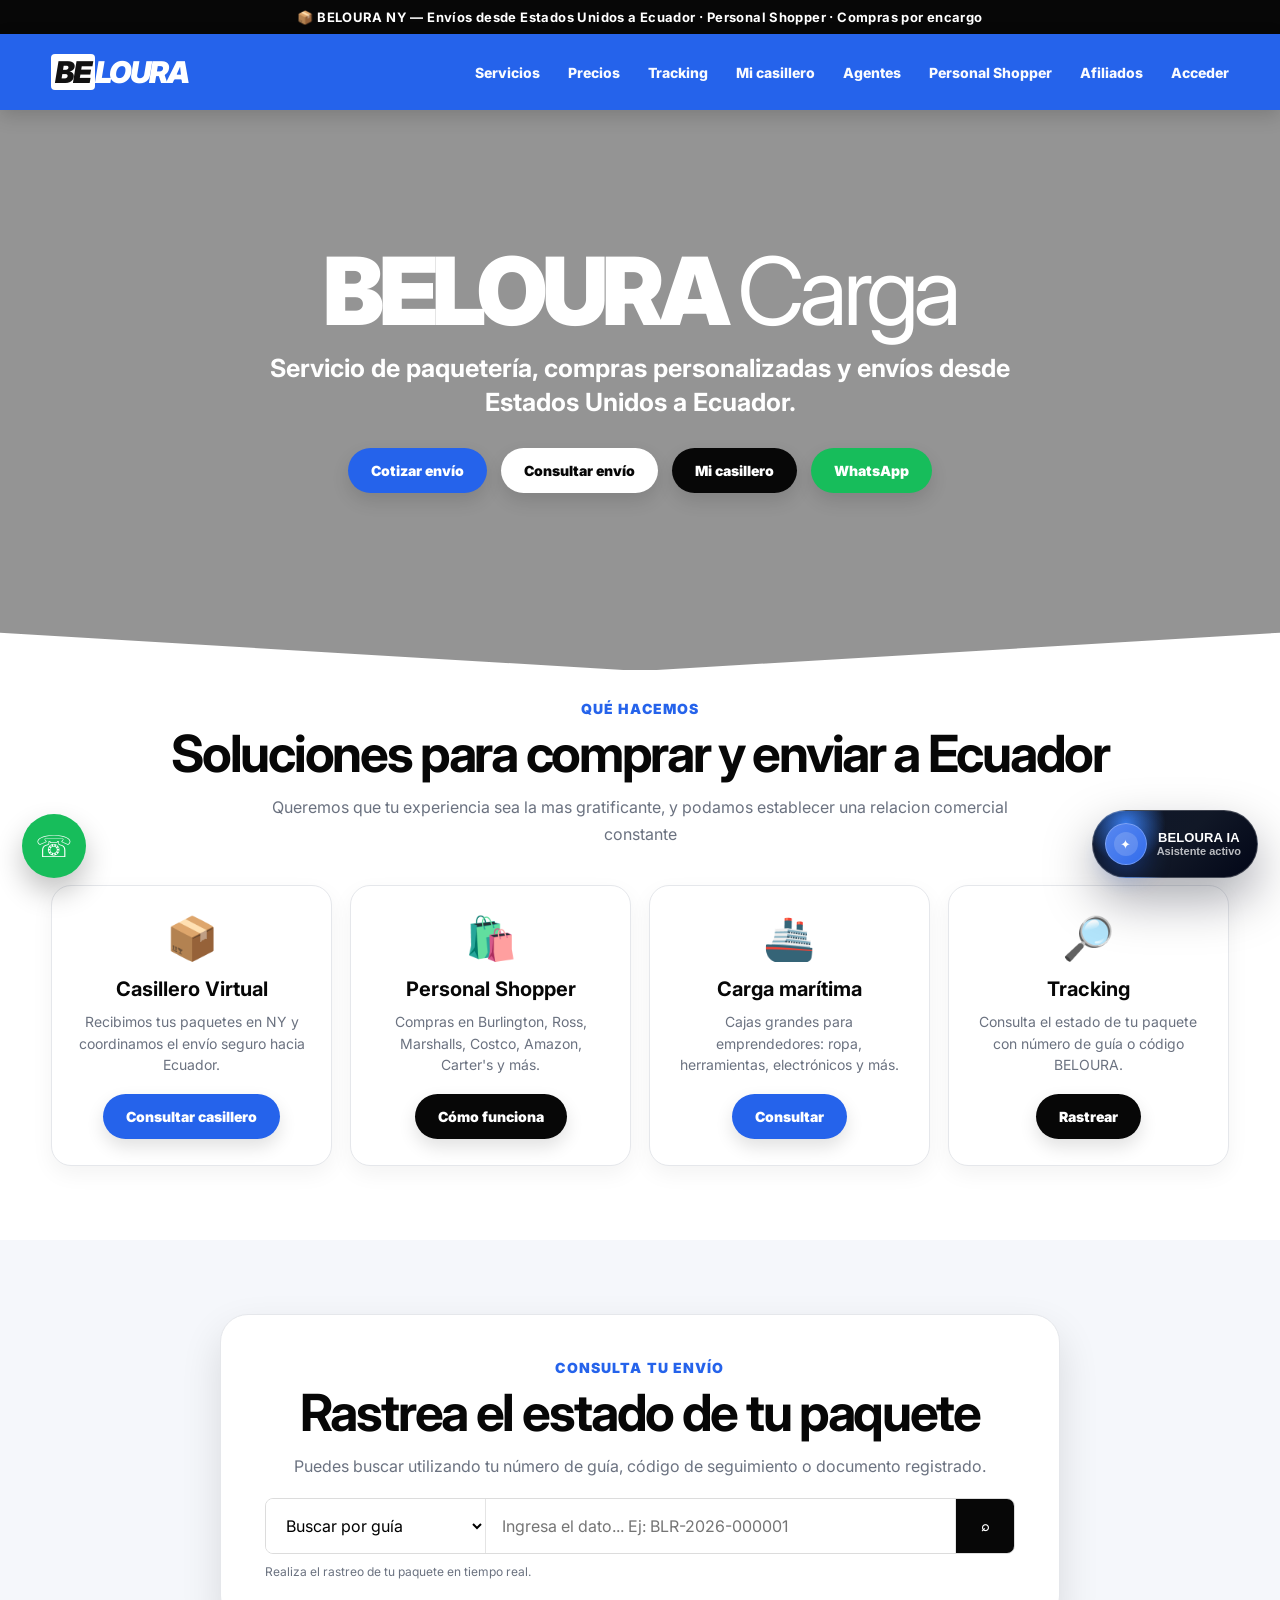
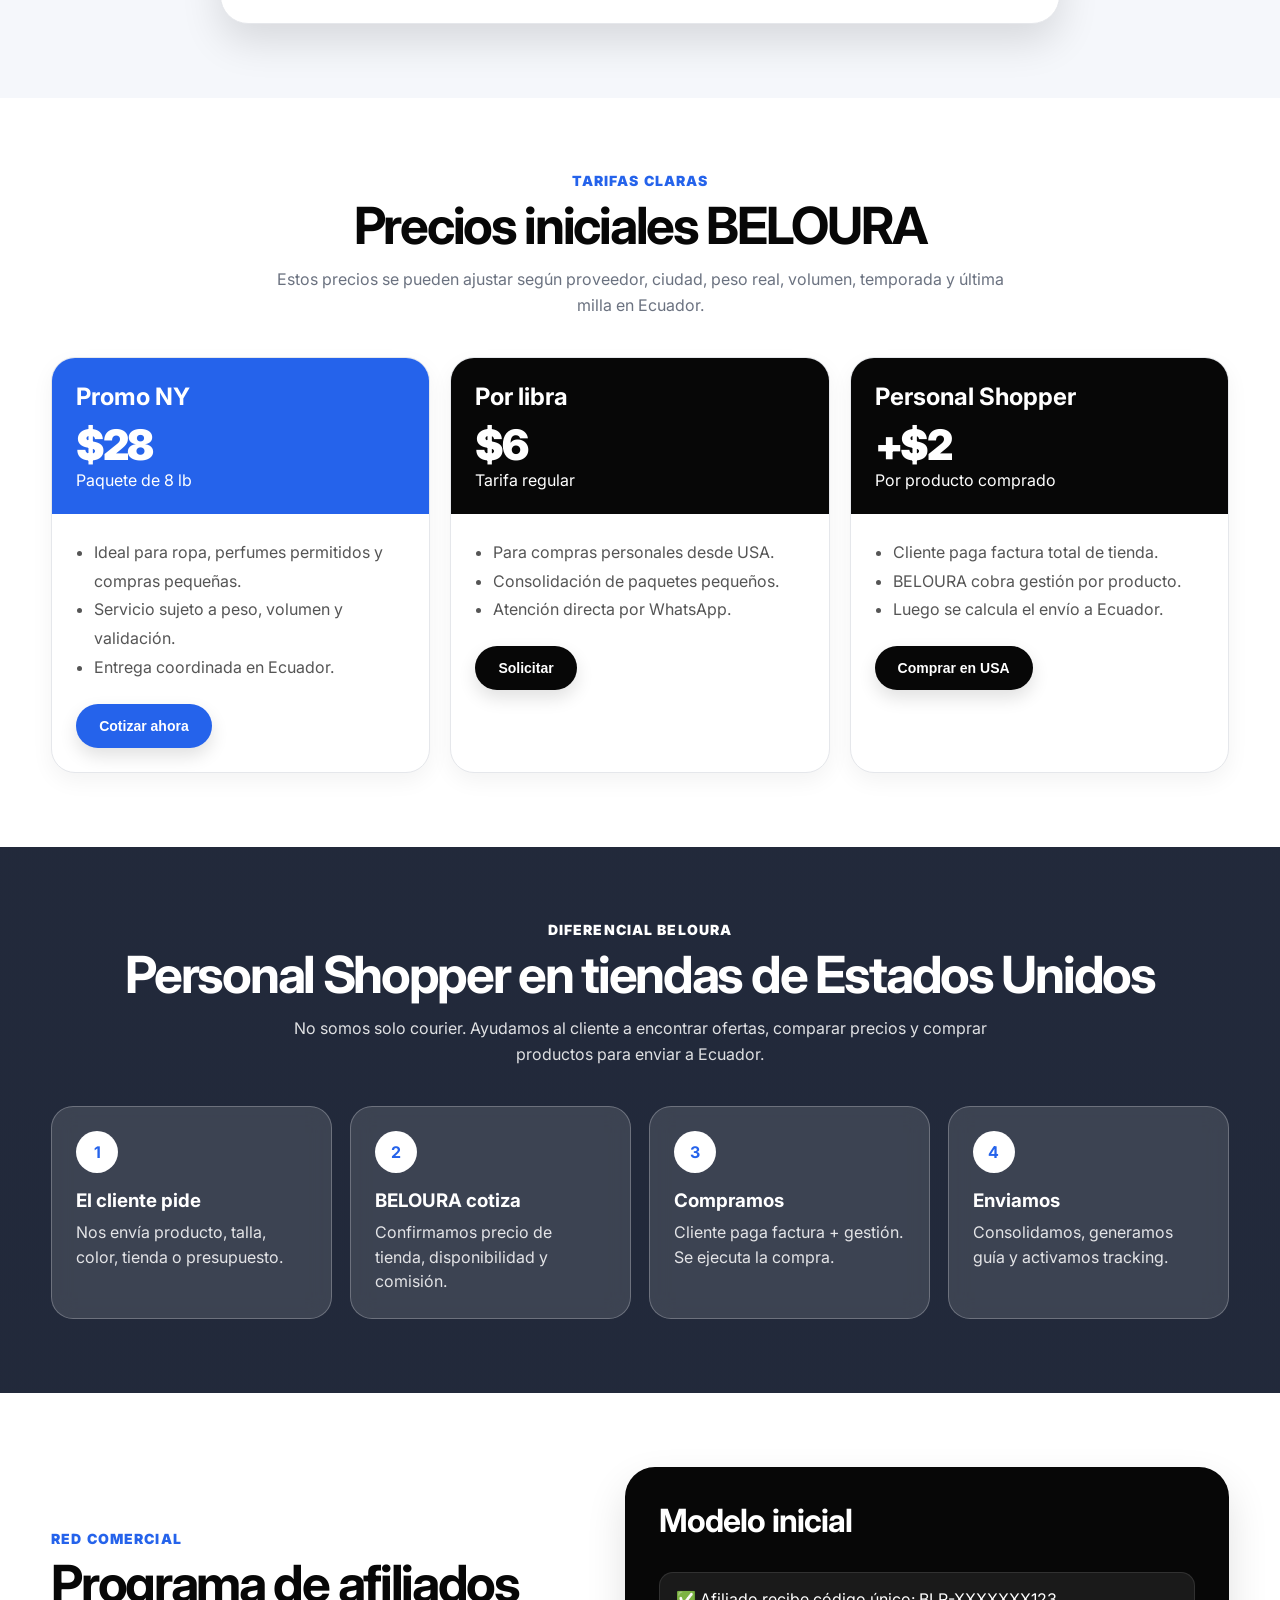
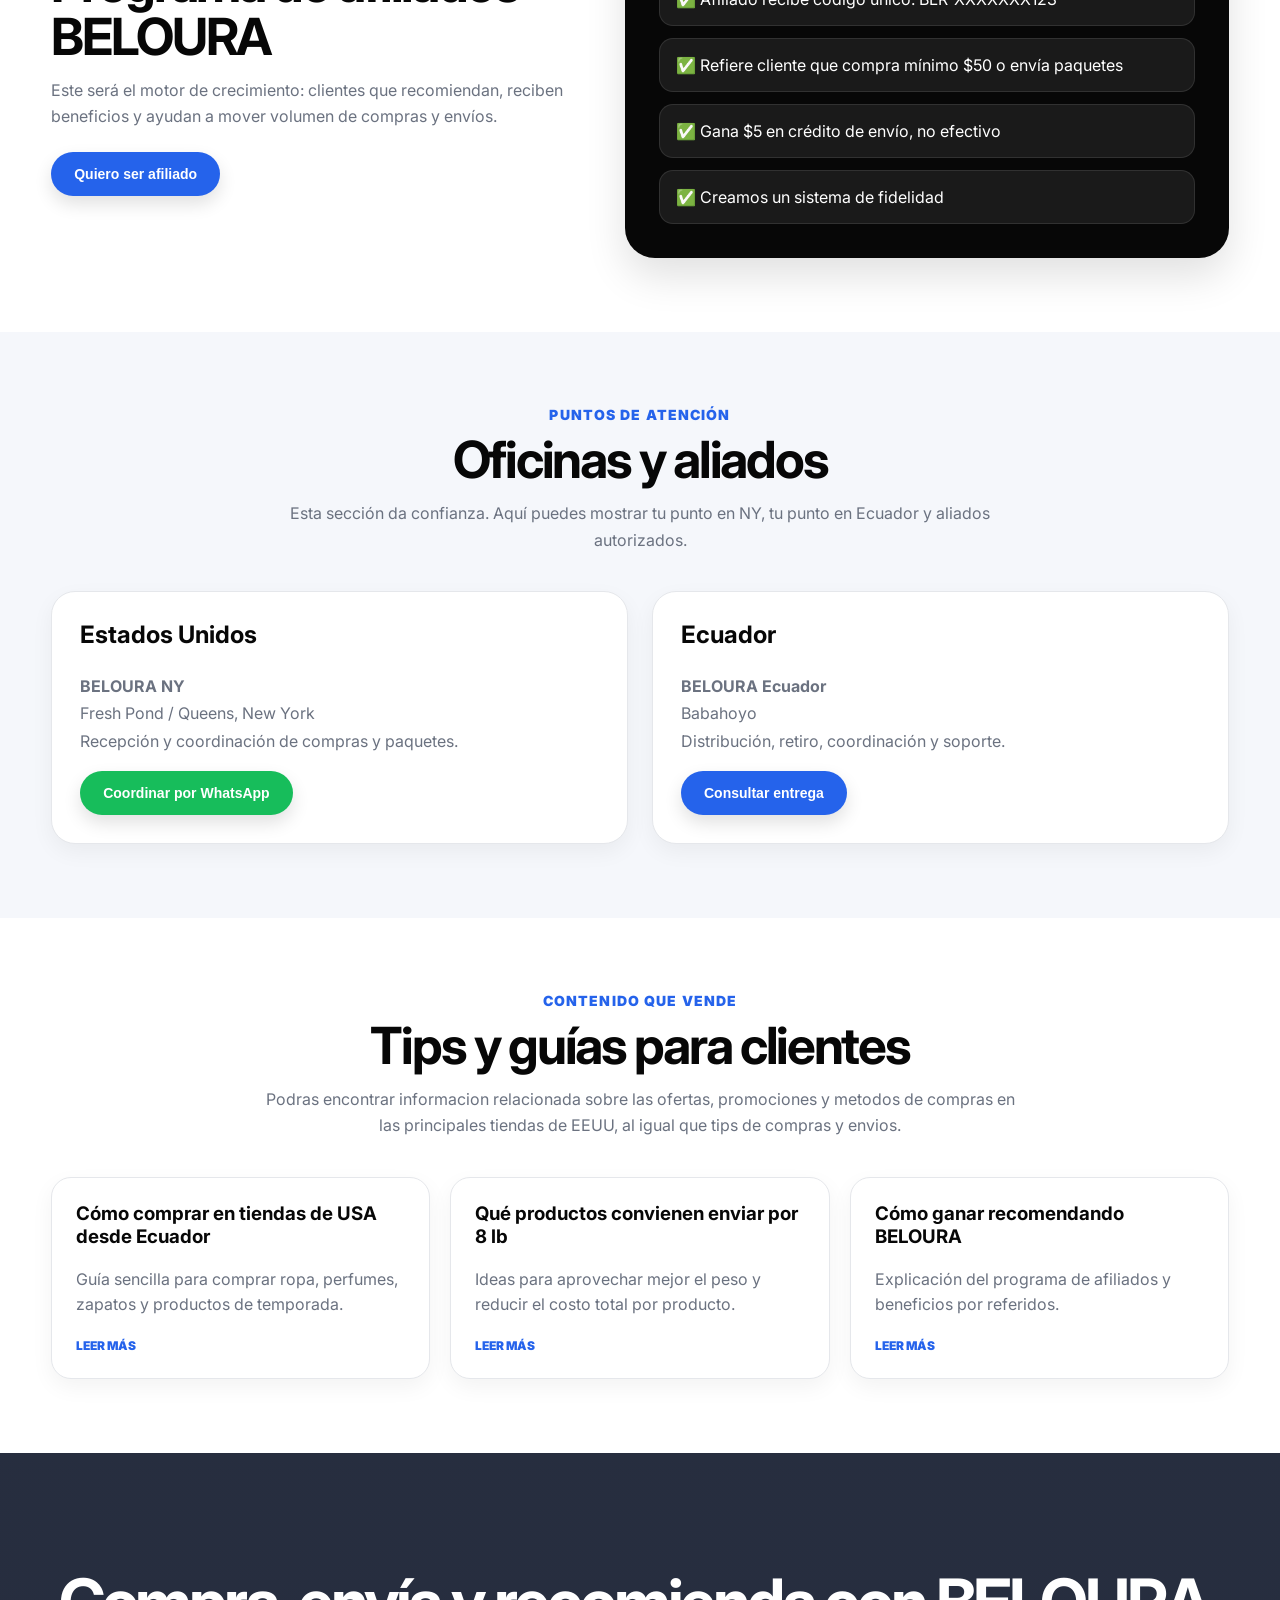
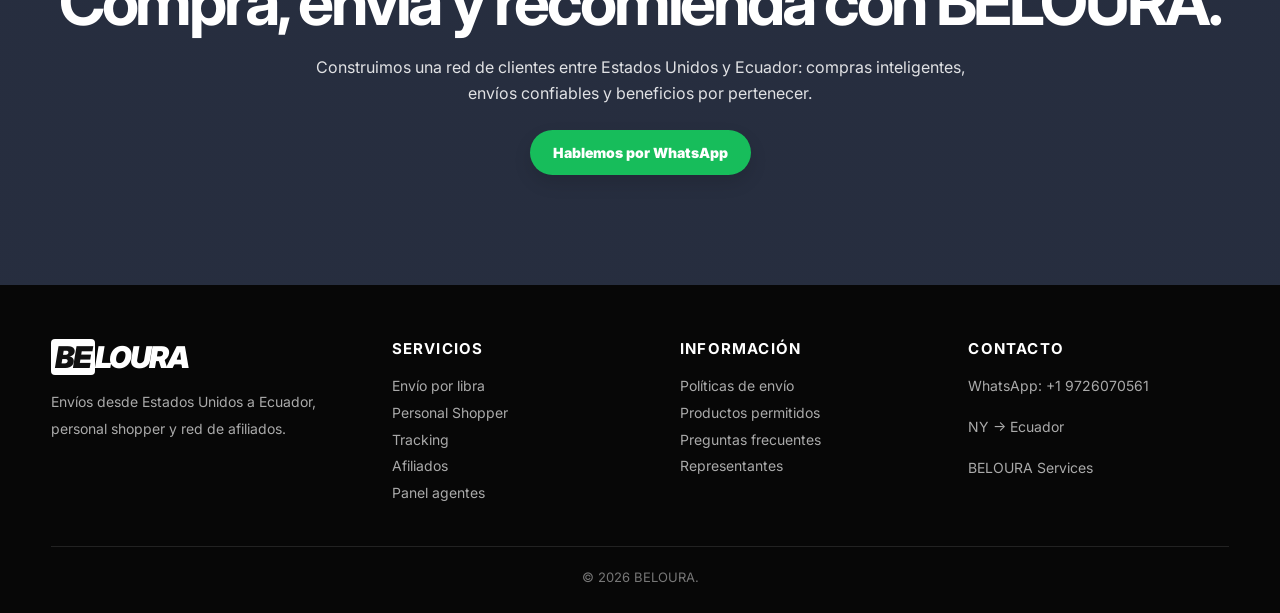
==== commit 91529bfd: "Add files via upload" ====
--- a/index.html
+++ b/index.html
@@ -1202,10 +1202,10 @@
       <nav class="nav-links">
         <a href="#servicios">Servicios</a>
         <a href="#precios">Precios</a>
-        <a href="#tracking">Tracking</a>
-        <a href="cliente.html">Mi casillero</a>
-        <a href="agente.html">Agentes</a>
-        <a href="#shopper">Personal Shopper</a>
+        <a href="#tracking">Tracking</a>
+        <a href="cliente.html">Mi casillero</a>
+        <a href="agente.html">Agentes</a>
+        <a href="#shopper">Personal Shopper</a>
         <a href="#afiliados">Afiliados</a>
         <a href="#contacto">Acceder</a>
       </nav>
@@ -1220,7 +1220,7 @@
         <p>Servicio de paquetería, compras personalizadas y envíos desde Estados Unidos a Ecuador.</p>
         <div class="actions">
           <a class="btn red" href="#precios">Cotizar envío</a>
-          <a class="btn white" href="#tracking">Consultar envío</a>
+          <a class="btn white" href="#tracking">Consultar envío</a>
           <a class="btn black" href="cliente.html">Mi casillero</a>
           <a class="btn green" href="https://wa.me/19726070561?text=Hola%20BELOURA%2C%20necesito%20informaci%C3%B3n%20sobre%20env%C3%ADos%20a%20Ecuador." target="_blank">WhatsApp</a>
         </div>
@@ -1448,9 +1448,9 @@
           <h3>Servicios</h3>
           <a href="#precios">Envío por libra</a>
           <a href="#shopper">Personal Shopper</a>
-          <a href="#tracking">Tracking</a>
-          <a href="#afiliados">Afiliados</a>
-          <a href="agente.html">Panel agentes</a>
+          <a href="#tracking">Tracking</a>
+          <a href="#afiliados">Afiliados</a>
+          <a href="agente.html">Panel agentes</a>
         </div>
         <div>
           <h3>Información</h3>
@@ -1472,8 +1472,8 @@
 
   <a class="wa-float" href="https://wa.me/19726070561?text=Hola%20BELOURA%2C%20necesito%20informaci%C3%B3n." target="_blank">☏</a>
 
-  <script src="beloura-public-config.js"></script>
-  <script>
+  <script src="beloura-public-config.js"></script>
+  <script>
     const WHATSAPP = "19726070561";
 
     function openWA(message) {
@@ -1492,8 +1492,8 @@
       openWA('Hola BELOURA, quiero formar parte del programa de afiliados y recibir mi código para recomendar clientes.');
     }
 
-    const BELOURA_PUBLIC = window.BELOURA_PUBLIC_CONFIG || {};
-    const API_URL = BELOURA_PUBLIC.apiUrl || "https://script.google.com/macros/s/AKfycbxjAfaYou9w59tvR-qRHmfVfSQMtmkytU6kAvlk6mKP_2drC64sFlSl19F_e4VTpHan/exec";
+    const BELOURA_PUBLIC = window.BELOURA_PUBLIC_CONFIG || {};
+    const API_URL = BELOURA_PUBLIC.apiUrl || "";
 
 async function trackDemo() {
   const code = document.getElementById('trackingCode').value.trim().toUpperCase();
@@ -1508,24 +1508,24 @@
   box.style.display = 'block';
   box.innerHTML = 'Buscando información del paquete...';
 
-  try {
-    if (code.startsWith('CNY') || code.startsWith('BLR')) {
-      box.innerHTML = '<strong>Este codigo pertenece a un casillero privado.</strong><br><br>Para ver todos tus envios, libras y pagos debes ingresar con tu PIN en <a href="cliente.html" style="color:#2563eb;font-weight:800;">Mi casillero</a>.';
-      return;
-    }
-
-    const payload = {
-      action: "trackByCodigoEnvio",
-      codigoEnvio: code
-    };
-
-    const res = await fetch(API_URL, {
-      method: "POST",
-      body: JSON.stringify(payload)
-    });
-
-    const data = await res.json();
-    renderTrackingResponse(data, false, code);
+  try {
+    if (code.startsWith('CNY') || code.startsWith('BLR')) {
+      box.innerHTML = '<strong>Este codigo pertenece a un casillero privado.</strong><br><br>Para ver todos tus envios, libras y pagos debes ingresar con tu PIN en <a href="cliente.html" style="color:#2563eb;font-weight:800;">Mi casillero</a>.';
+      return;
+    }
+
+    const payload = {
+      action: "trackByCodigoEnvio",
+      codigoEnvio: code
+    };
+
+    const res = await fetch(API_URL, {
+      method: "POST",
+      body: JSON.stringify(payload)
+    });
+
+    const data = await res.json();
+    renderTrackingResponse(data, false, code);
 
   } catch (error) {
     console.error(error);
@@ -1767,8 +1767,8 @@
     const BELOURA_AI = {
       whatsapp: "19726070561",
       trackingUrl: "#tracking",
-      panelAfiliado: "https://trk.belourastore.com/afiliados.html",
-      registroAfiliado: "https://trk.belourastore.com/afiliados.html",
+      panelAfiliado: "https://trk.belourastore.com/afiliados.html",
+      registroAfiliado: "https://trk.belourastore.com/afiliados.html",
       phoneLabel: "+1 972 607 0561"
     };
 
@@ -2257,123 +2257,123 @@
       });
     }
 
-    const BELOURA_QUICK_ANSWERS = [
-      {
-        id: "tarifa",
-        keywords: ["precio", "costo", "cuanto", "cuanto cuesta", "libra", "tarifa", "valor"],
-        title: "Costo por libra",
-        text: "El envio cuesta $6 por libra e incluye entrega a domicilio en Ecuador. Si tienes el peso aproximado, te ayudo a calcular el total.",
-        primaryLabel: "Cotizar por WhatsApp",
-        primaryMessage: "Hola BELOURA, quiero cotizar un envio a Ecuador. Tengo el peso aproximado."
-      },
-      {
-        id: "ocho-libras",
-        keywords: ["8 libra", "8 lb", "ocho libra", "paquete de 8", "hasta 8"],
-        title: "Paquete de hasta 8 lb",
-        text: "El envio de hasta 8 libras cuesta $48 e incluye entrega a domicilio en Ecuador.",
-        primaryLabel: "Enviar paquete",
-        primaryMessage: "Hola BELOURA, quiero enviar un paquete de hasta 8 libras a Ecuador."
-      },
-      {
-        id: "direccion",
-        keywords: ["direccion", "direccion beloura", "casillero", "bodega", "donde entrego", "donde envio", "compras online", "east elmhurst", "new york"],
-        title: "Direccion de envio en EE. UU.",
-        text: "Usa estos datos cuando compres en cualquier tienda online: Nombre del destinatario: BELOURA + tu nombre completo. Direccion: 106-08 29th Ave, East Elmhurst, New York 11369. Telefono: +1 972 607 0561. Email: belouraservices@gmail.com.",
-        primaryLabel: "Consultar casillero",
-        primaryMessage: "Hola BELOURA, quiero confirmar la direccion del casillero virtual para mis compras online."
-      },
-      {
-        id: "tracking",
-        keywords: ["rastrear", "rastreo", "tracking", "seguir", "seguimiento", "codigo", "guia", "guía"],
-        title: "Rastreo de paquete",
-        text: "Puedes rastrear tu paquete en tiempo real desde el tracking de Beloura. Ten listo tu codigo de envio o guia.",
-        primaryLabel: "Ir al tracking",
-        action: "tracking"
-      },
-      {
-        id: "tiempo",
-        keywords: ["cuanto tarda", "dias", "llega", "tiempo", "demora", "entrega"],
-        title: "Tiempo estimado",
-        text: "Los envios llegan en un promedio de 12 a 15 dias habiles desde que salen de nuestra bodega en New York.",
-        primaryLabel: "Consultar envio",
-        primaryMessage: "Hola BELOURA, quiero consultar tiempos para enviar a Ecuador."
-      },
-      {
-        id: "compras",
-        keywords: ["amazon", "shein", "temu", "comprar", "compra", "tienda", "personal shopper", "walmart", "ross", "burlington"],
-        title: "Compras en USA",
-        text: "Puedes enviar tus compras directamente a nuestra bodega o pedir ayuda para comprar en tiendas de USA. Solo coloca tu nombre + BELOURA como referencia.",
-        primaryLabel: "Solicitar compra",
-        primaryMessage: "Hola BELOURA, quiero ayuda para comprar en USA y enviar a Ecuador."
-      },
-      {
-        id: "perfumes",
-        keywords: ["perfume", "perfumes", "splash", "colonias", "fragancia"],
-        title: "Perfumes y splash",
-        text: "Si, puedes enviar perfumes o splash dentro de las normativas. Referencia operativa: maximo 4 unidades por paquete.",
-        primaryLabel: "Validar envio",
-        primaryMessage: "Hola BELOURA, quiero validar el envio de perfumes o splash a Ecuador."
-      },
-      {
-        id: "restricciones",
-        keywords: ["celular", "celulares", "laptop", "computadora", "restriccion", "restricciones", "prohibido"],
-        title: "Restricciones",
-        text: "En esta categoria no enviamos celulares ni laptops. Si tienes otro producto, podemos revisar si aplica antes de que lo compres o lo entregues.",
-        primaryLabel: "Consultar producto",
-        primaryMessage: "Hola BELOURA, quiero consultar si puedo enviar un producto a Ecuador."
-      },
-      {
-        id: "afiliado",
-        keywords: ["afiliado", "afiliarme", "vender", "ganar", "ingresos", "revender", "comision"],
-        title: "Afiliados Beloura",
-        text: "Como afiliado puedes ofrecer servicios Beloura, cobrar a tu cliente y conservar tu margen. Beloura respalda la operacion y el seguimiento.",
-        primaryLabel: "Registrarme",
-        action: "afiliado"
-      },
-      {
-        id: "whatsapp",
-        keywords: ["whatsapp", "asesor", "persona", "humano", "ayuda", "atencion"],
-        title: "Atencion directa",
-        text: "Claro. Te conecto con un asesor Beloura para revisar tu caso directamente por WhatsApp.",
-        primaryLabel: "Abrir WhatsApp",
-        primaryMessage: "Hola BELOURA, necesito informacion."
-      }
-    ];
-
-    function normalizeBelouraText(text) {
-      return String(text || "")
-        .toLowerCase()
-        .normalize("NFD")
-        .replace(/[\u0300-\u036f]/g, "");
-    }
-
-    function findBelouraQuickAnswer(text) {
-      const value = normalizeBelouraText(text);
-      return BELOURA_QUICK_ANSWERS.find(answer =>
-        answer.keywords.some(keyword => value.includes(normalizeBelouraText(keyword)))
-      );
-    }
-
-    function renderBelouraQuickAnswer(answer) {
-      const primaryButton = answer.action === "tracking"
-        ? `<button class="ai-action" onclick="goToTrackingFromAI()">Ir al tracking</button>`
-        : answer.action === "afiliado"
-          ? `<button class="ai-action" onclick="flowAfiliado()">Ver afiliacion</button>`
-          : `<a class="ai-action green" target="_blank" href="${waLink(answer.primaryMessage)}">${answer.primaryLabel}</a>`;
-
-      aiAddHTML(`
-        <div class="ai-result-card">
-          <h4>${answer.title}</h4>
-          <p>${answer.text}</p>
-          <div class="ai-actions">
-            ${primaryButton}
-            <a class="ai-action secondary" target="_blank" href="${waLink('Hola BELOURA, necesito ayuda con: ' + answer.title)}">Hablar con asesor</a>
-          </div>
-        </div>
-      `);
-    }
-
-    function resetBelouraAI() {
+    const BELOURA_QUICK_ANSWERS = [
+      {
+        id: "tarifa",
+        keywords: ["precio", "costo", "cuanto", "cuanto cuesta", "libra", "tarifa", "valor"],
+        title: "Costo por libra",
+        text: "El envio cuesta $6 por libra e incluye entrega a domicilio en Ecuador. Si tienes el peso aproximado, te ayudo a calcular el total.",
+        primaryLabel: "Cotizar por WhatsApp",
+        primaryMessage: "Hola BELOURA, quiero cotizar un envio a Ecuador. Tengo el peso aproximado."
+      },
+      {
+        id: "ocho-libras",
+        keywords: ["8 libra", "8 lb", "ocho libra", "paquete de 8", "hasta 8"],
+        title: "Paquete de hasta 8 lb",
+        text: "El envio de hasta 8 libras cuesta $48 e incluye entrega a domicilio en Ecuador.",
+        primaryLabel: "Enviar paquete",
+        primaryMessage: "Hola BELOURA, quiero enviar un paquete de hasta 8 libras a Ecuador."
+      },
+      {
+        id: "direccion",
+        keywords: ["direccion", "direccion beloura", "casillero", "bodega", "donde entrego", "donde envio", "compras online", "east elmhurst", "new york"],
+        title: "Direccion de envio en EE. UU.",
+        text: "Usa estos datos cuando compres en cualquier tienda online: Nombre del destinatario: BELOURA + tu nombre completo. Direccion: 106-08 29th Ave, East Elmhurst, New York 11369. Telefono: +1 972 607 0561. Email: belouraservices@gmail.com.",
+        primaryLabel: "Consultar casillero",
+        primaryMessage: "Hola BELOURA, quiero confirmar la direccion del casillero virtual para mis compras online."
+      },
+      {
+        id: "tracking",
+        keywords: ["rastrear", "rastreo", "tracking", "seguir", "seguimiento", "codigo", "guia", "guía"],
+        title: "Rastreo de paquete",
+        text: "Puedes rastrear tu paquete en tiempo real desde el tracking de Beloura. Ten listo tu codigo de envio o guia.",
+        primaryLabel: "Ir al tracking",
+        action: "tracking"
+      },
+      {
+        id: "tiempo",
+        keywords: ["cuanto tarda", "dias", "llega", "tiempo", "demora", "entrega"],
+        title: "Tiempo estimado",
+        text: "Los envios llegan en un promedio de 12 a 15 dias habiles desde que salen de nuestra bodega en New York.",
+        primaryLabel: "Consultar envio",
+        primaryMessage: "Hola BELOURA, quiero consultar tiempos para enviar a Ecuador."
+      },
+      {
+        id: "compras",
+        keywords: ["amazon", "shein", "temu", "comprar", "compra", "tienda", "personal shopper", "walmart", "ross", "burlington"],
+        title: "Compras en USA",
+        text: "Puedes enviar tus compras directamente a nuestra bodega o pedir ayuda para comprar en tiendas de USA. Solo coloca tu nombre + BELOURA como referencia.",
+        primaryLabel: "Solicitar compra",
+        primaryMessage: "Hola BELOURA, quiero ayuda para comprar en USA y enviar a Ecuador."
+      },
+      {
+        id: "perfumes",
+        keywords: ["perfume", "perfumes", "splash", "colonias", "fragancia"],
+        title: "Perfumes y splash",
+        text: "Si, puedes enviar perfumes o splash dentro de las normativas. Referencia operativa: maximo 4 unidades por paquete.",
+        primaryLabel: "Validar envio",
+        primaryMessage: "Hola BELOURA, quiero validar el envio de perfumes o splash a Ecuador."
+      },
+      {
+        id: "restricciones",
+        keywords: ["celular", "celulares", "laptop", "computadora", "restriccion", "restricciones", "prohibido"],
+        title: "Restricciones",
+        text: "En esta categoria no enviamos celulares ni laptops. Si tienes otro producto, podemos revisar si aplica antes de que lo compres o lo entregues.",
+        primaryLabel: "Consultar producto",
+        primaryMessage: "Hola BELOURA, quiero consultar si puedo enviar un producto a Ecuador."
+      },
+      {
+        id: "afiliado",
+        keywords: ["afiliado", "afiliarme", "vender", "ganar", "ingresos", "revender", "comision"],
+        title: "Afiliados Beloura",
+        text: "Como afiliado puedes ofrecer servicios Beloura, cobrar a tu cliente y conservar tu margen. Beloura respalda la operacion y el seguimiento.",
+        primaryLabel: "Registrarme",
+        action: "afiliado"
+      },
+      {
+        id: "whatsapp",
+        keywords: ["whatsapp", "asesor", "persona", "humano", "ayuda", "atencion"],
+        title: "Atencion directa",
+        text: "Claro. Te conecto con un asesor Beloura para revisar tu caso directamente por WhatsApp.",
+        primaryLabel: "Abrir WhatsApp",
+        primaryMessage: "Hola BELOURA, necesito informacion."
+      }
+    ];
+
+    function normalizeBelouraText(text) {
+      return String(text || "")
+        .toLowerCase()
+        .normalize("NFD")
+        .replace(/[\u0300-\u036f]/g, "");
+    }
+
+    function findBelouraQuickAnswer(text) {
+      const value = normalizeBelouraText(text);
+      return BELOURA_QUICK_ANSWERS.find(answer =>
+        answer.keywords.some(keyword => value.includes(normalizeBelouraText(keyword)))
+      );
+    }
+
+    function renderBelouraQuickAnswer(answer) {
+      const primaryButton = answer.action === "tracking"
+        ? `<button class="ai-action" onclick="goToTrackingFromAI()">Ir al tracking</button>`
+        : answer.action === "afiliado"
+          ? `<button class="ai-action" onclick="flowAfiliado()">Ver afiliacion</button>`
+          : `<a class="ai-action green" target="_blank" href="${waLink(answer.primaryMessage)}">${answer.primaryLabel}</a>`;
+
+      aiAddHTML(`
+        <div class="ai-result-card">
+          <h4>${answer.title}</h4>
+          <p>${answer.text}</p>
+          <div class="ai-actions">
+            ${primaryButton}
+            <a class="ai-action secondary" target="_blank" href="${waLink('Hola BELOURA, necesito ayuda con: ' + answer.title)}">Hablar con asesor</a>
+          </div>
+        </div>
+      `);
+    }
+
+    function resetBelouraAI() {
       document.getElementById("belouraAiBody").innerHTML = "";
       startBelouraAI();
     }
@@ -2395,12 +2395,12 @@
 
       const value = text.toLowerCase();
 
-      aiTyping(() => {
-        const quickAnswer = findBelouraQuickAnswer(text);
-
-        if (quickAnswer) {
-          renderBelouraQuickAnswer(quickAnswer);
-        } else if (value.includes("track") || value.includes("rastre") || value.includes("guia") || value.includes("guía") || value.includes("paquete") || value.startsWith("ny") || value.startsWith("cny")) {
+      aiTyping(() => {
+        const quickAnswer = findBelouraQuickAnswer(text);
+
+        if (quickAnswer) {
+          renderBelouraQuickAnswer(quickAnswer);
+        } else if (value.includes("track") || value.includes("rastre") || value.includes("guia") || value.includes("guía") || value.includes("paquete") || value.startsWith("ny") || value.startsWith("cny")) {
           flowTracking();
         } else if (value.includes("panel") || value.includes("acceso") || value.includes("pin") || value.includes("usuario")) {
           flowAfiliado();
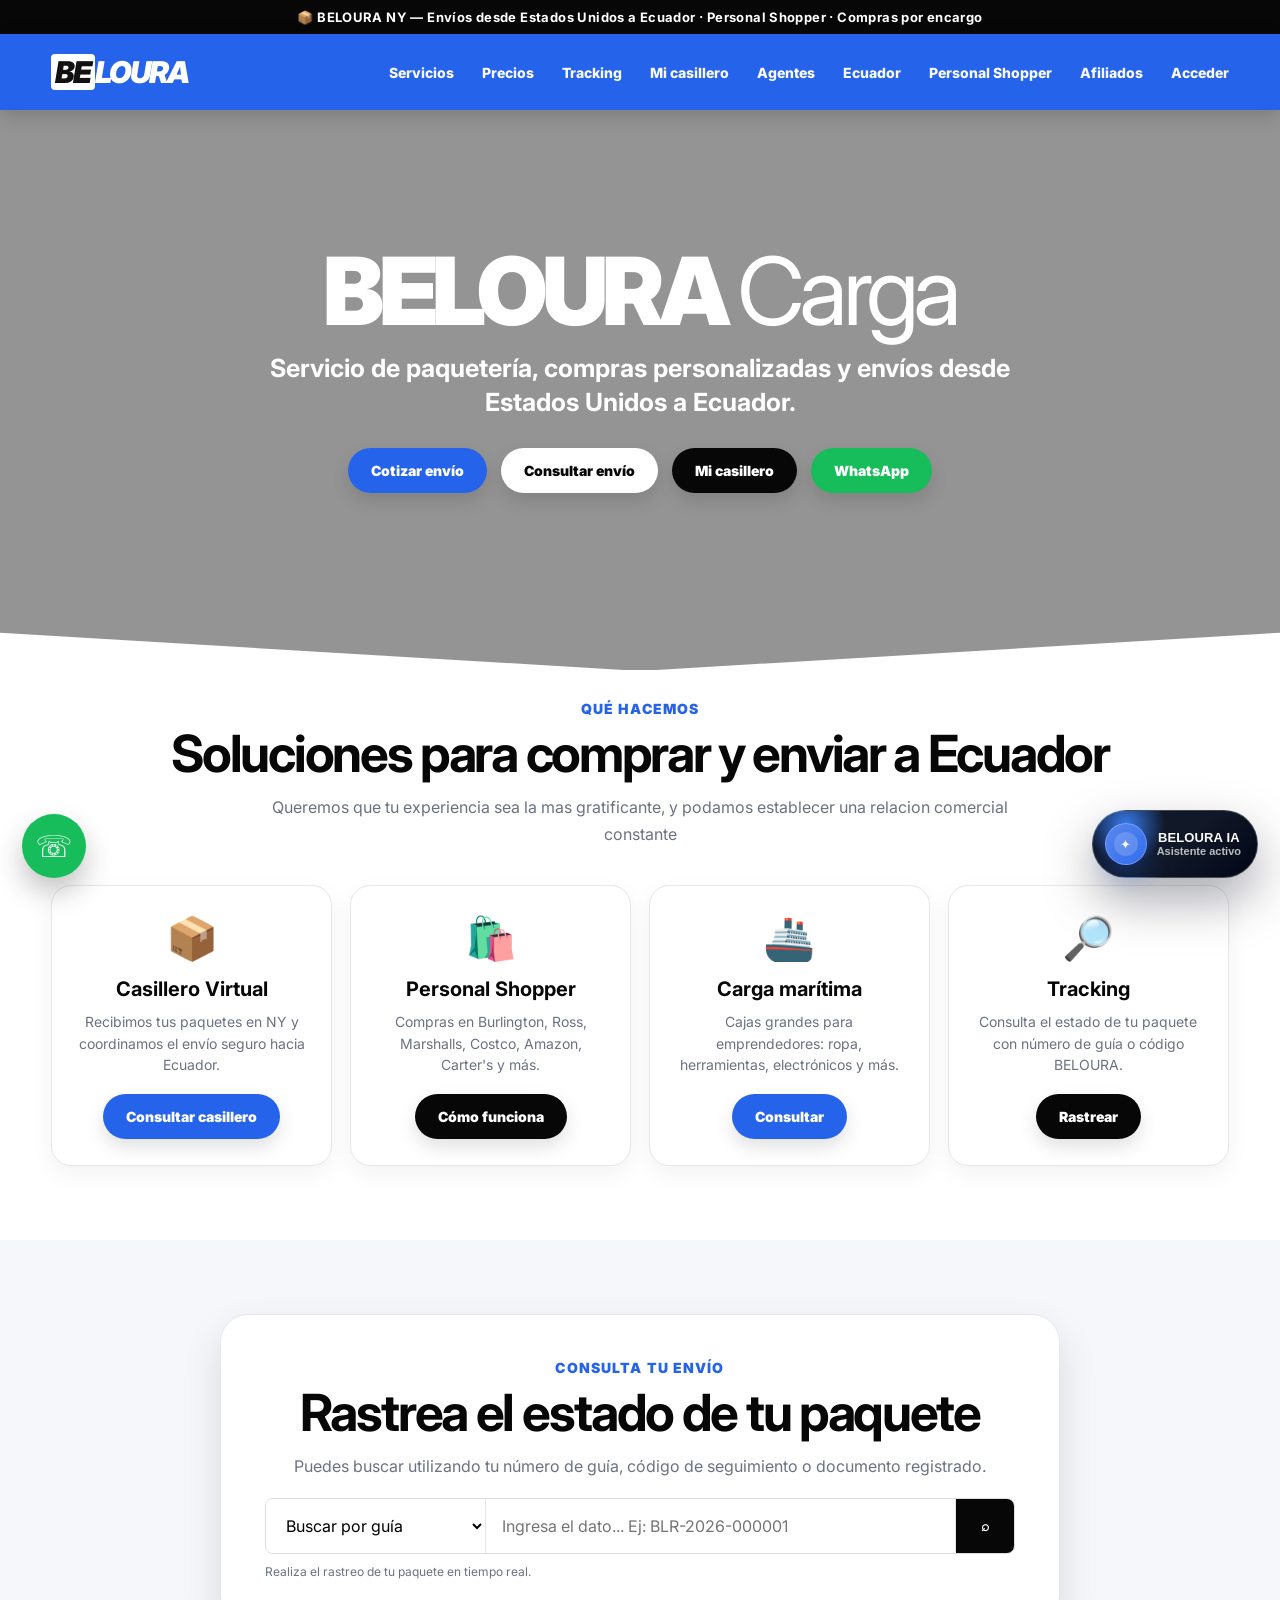
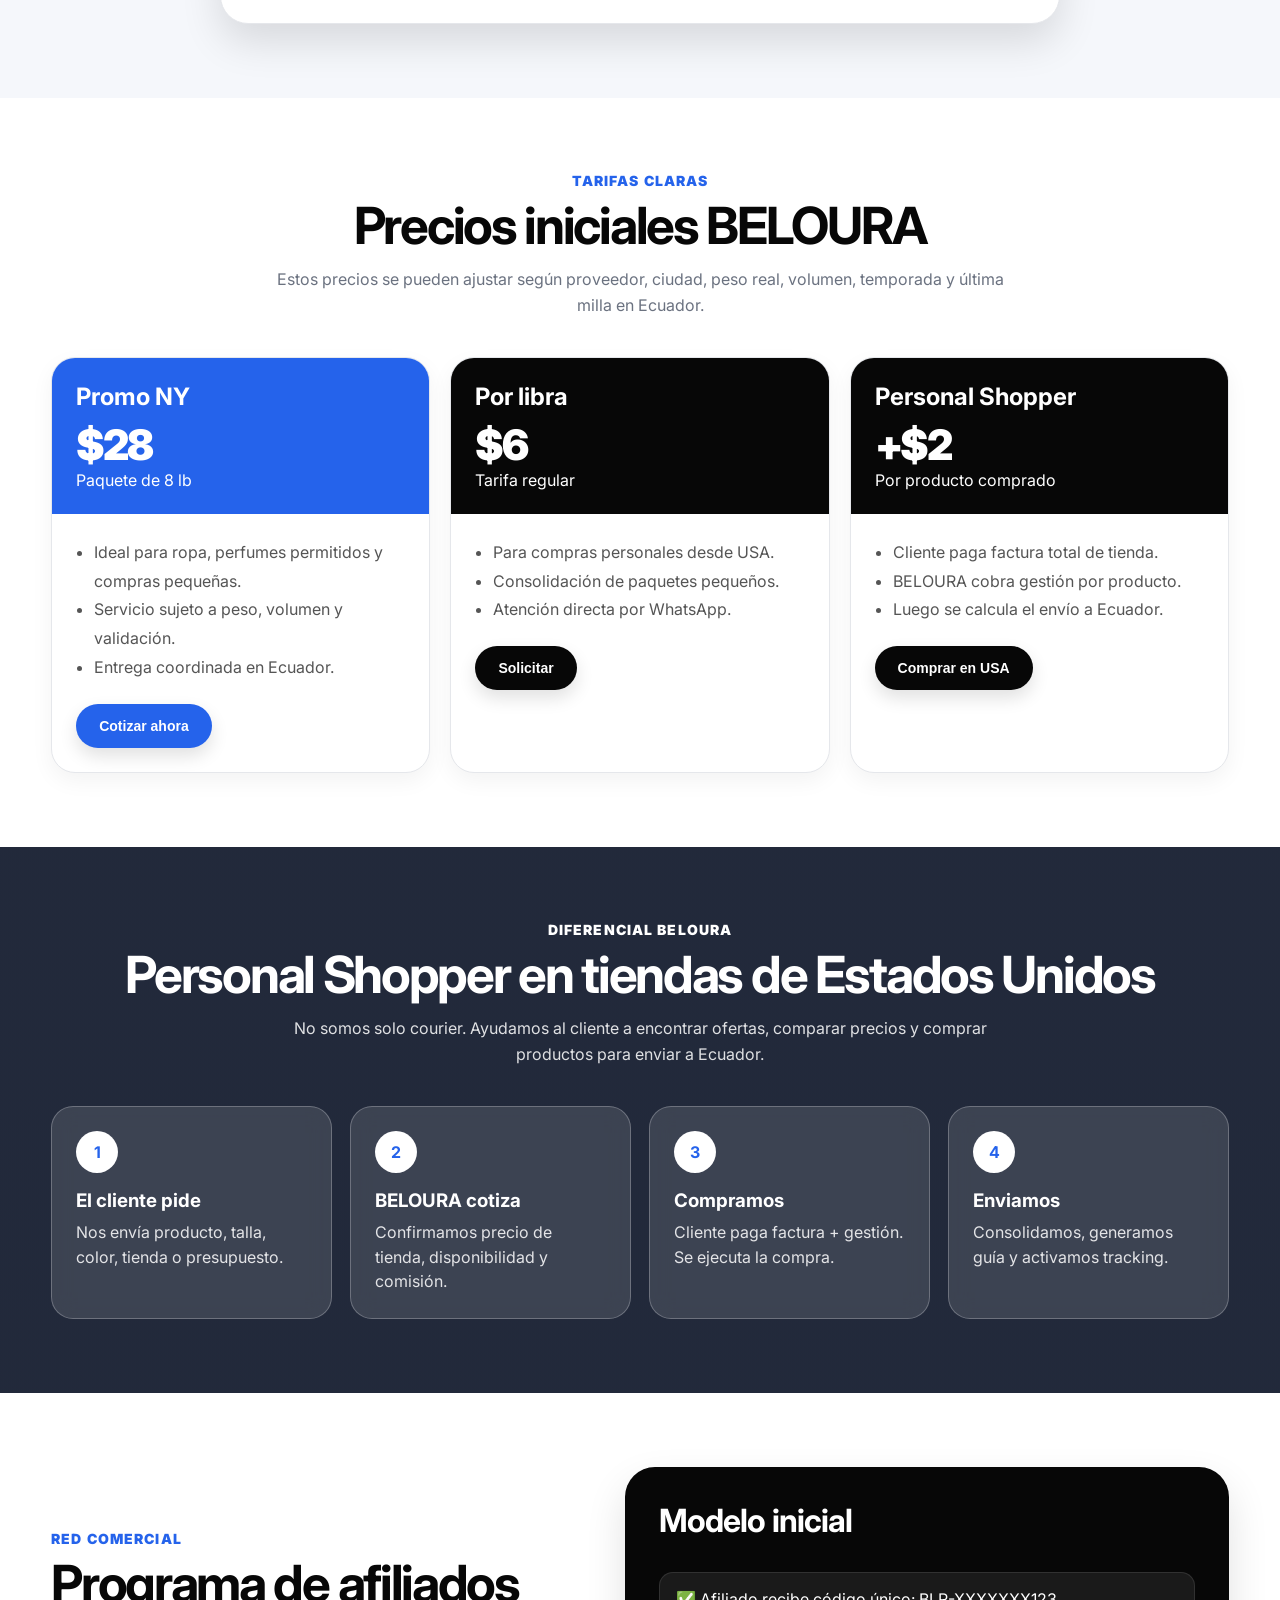
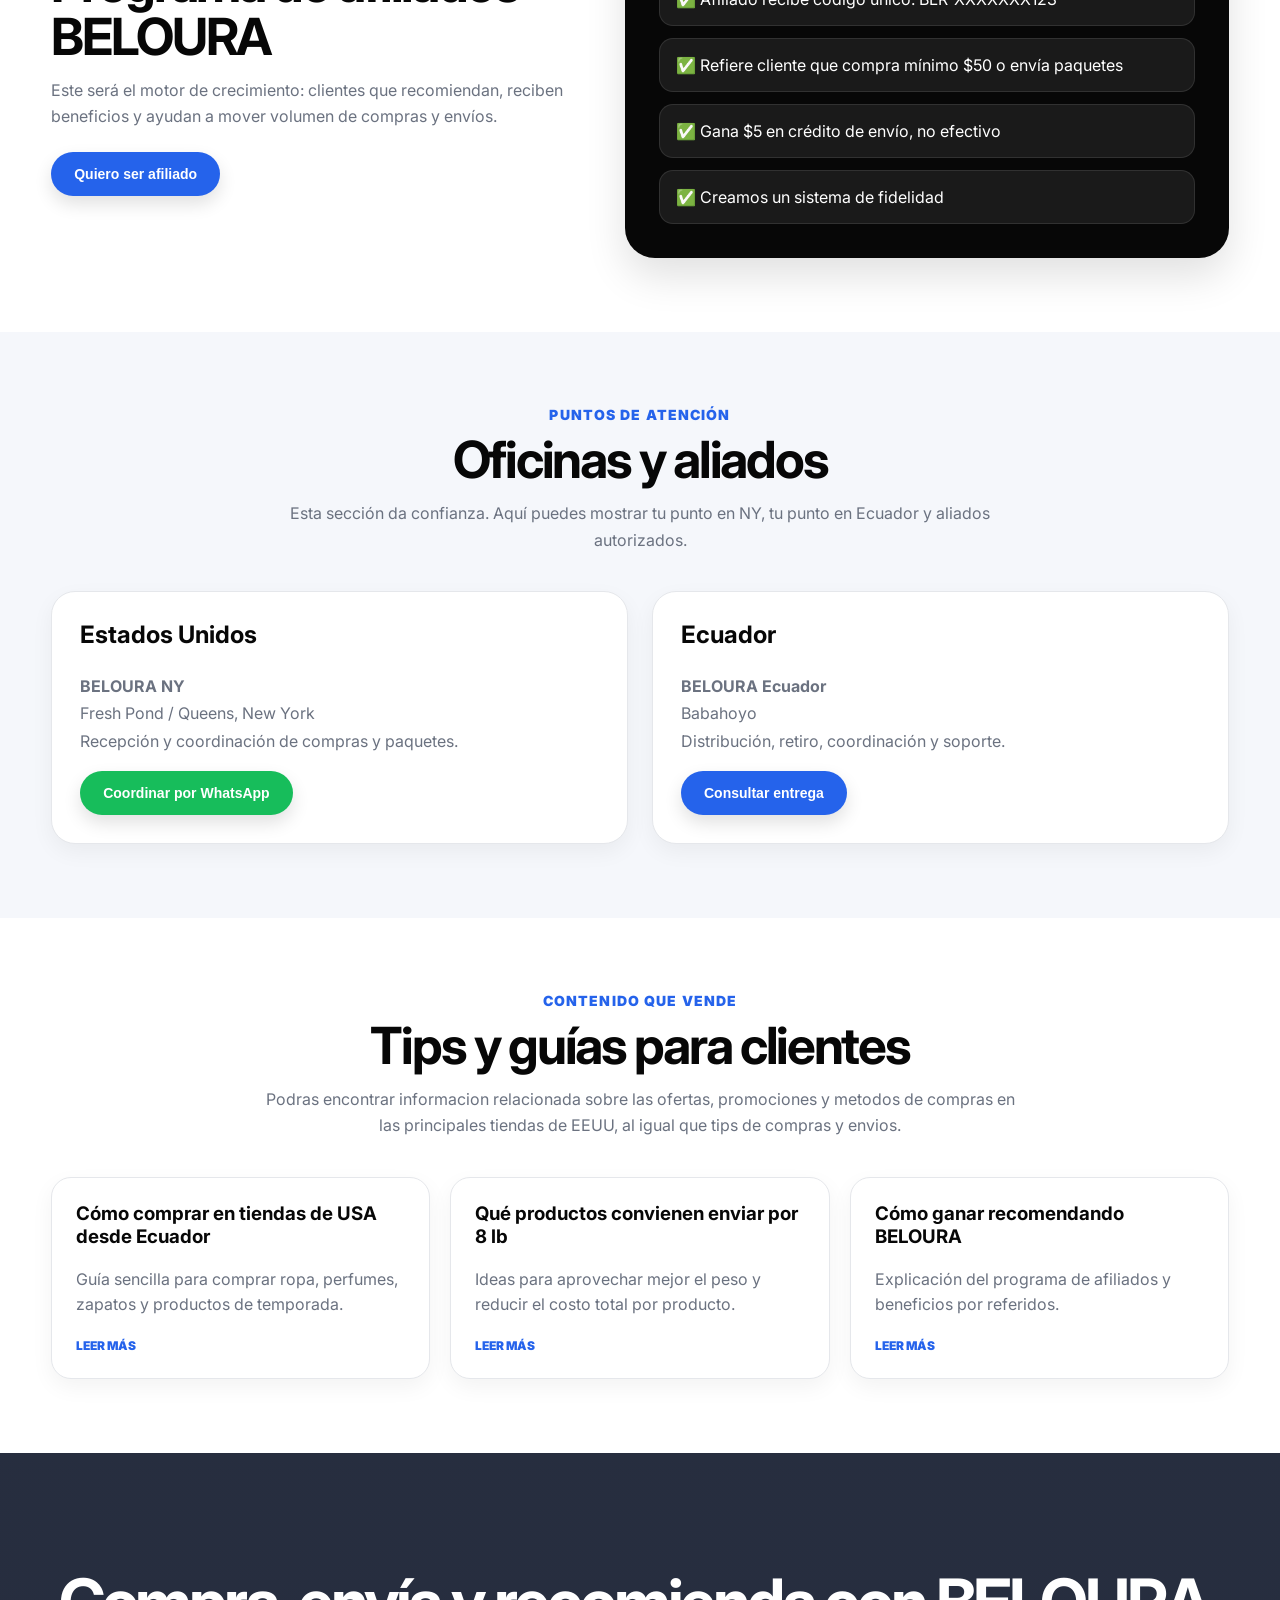
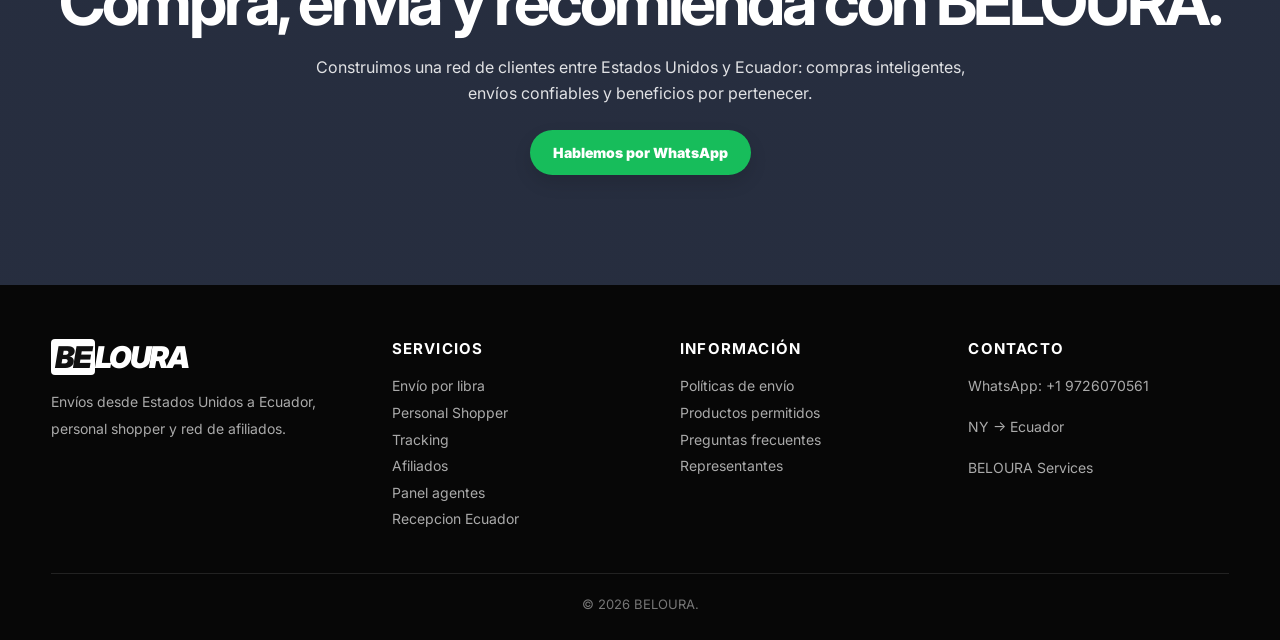
==== commit 34cb177a: "Add files via upload" ====
--- a/index.html
+++ b/index.html
@@ -1205,6 +1205,7 @@
         <a href="#tracking">Tracking</a>
         <a href="cliente.html">Mi casillero</a>
         <a href="agente.html">Agentes</a>
+        <a href="ecuador.html">Ecuador</a>
         <a href="#shopper">Personal Shopper</a>
         <a href="#afiliados">Afiliados</a>
         <a href="#contacto">Acceder</a>
@@ -1451,6 +1452,7 @@
           <a href="#tracking">Tracking</a>
           <a href="#afiliados">Afiliados</a>
           <a href="agente.html">Panel agentes</a>
+          <a href="ecuador.html">Recepcion Ecuador</a>
         </div>
         <div>
           <h3>Información</h3>
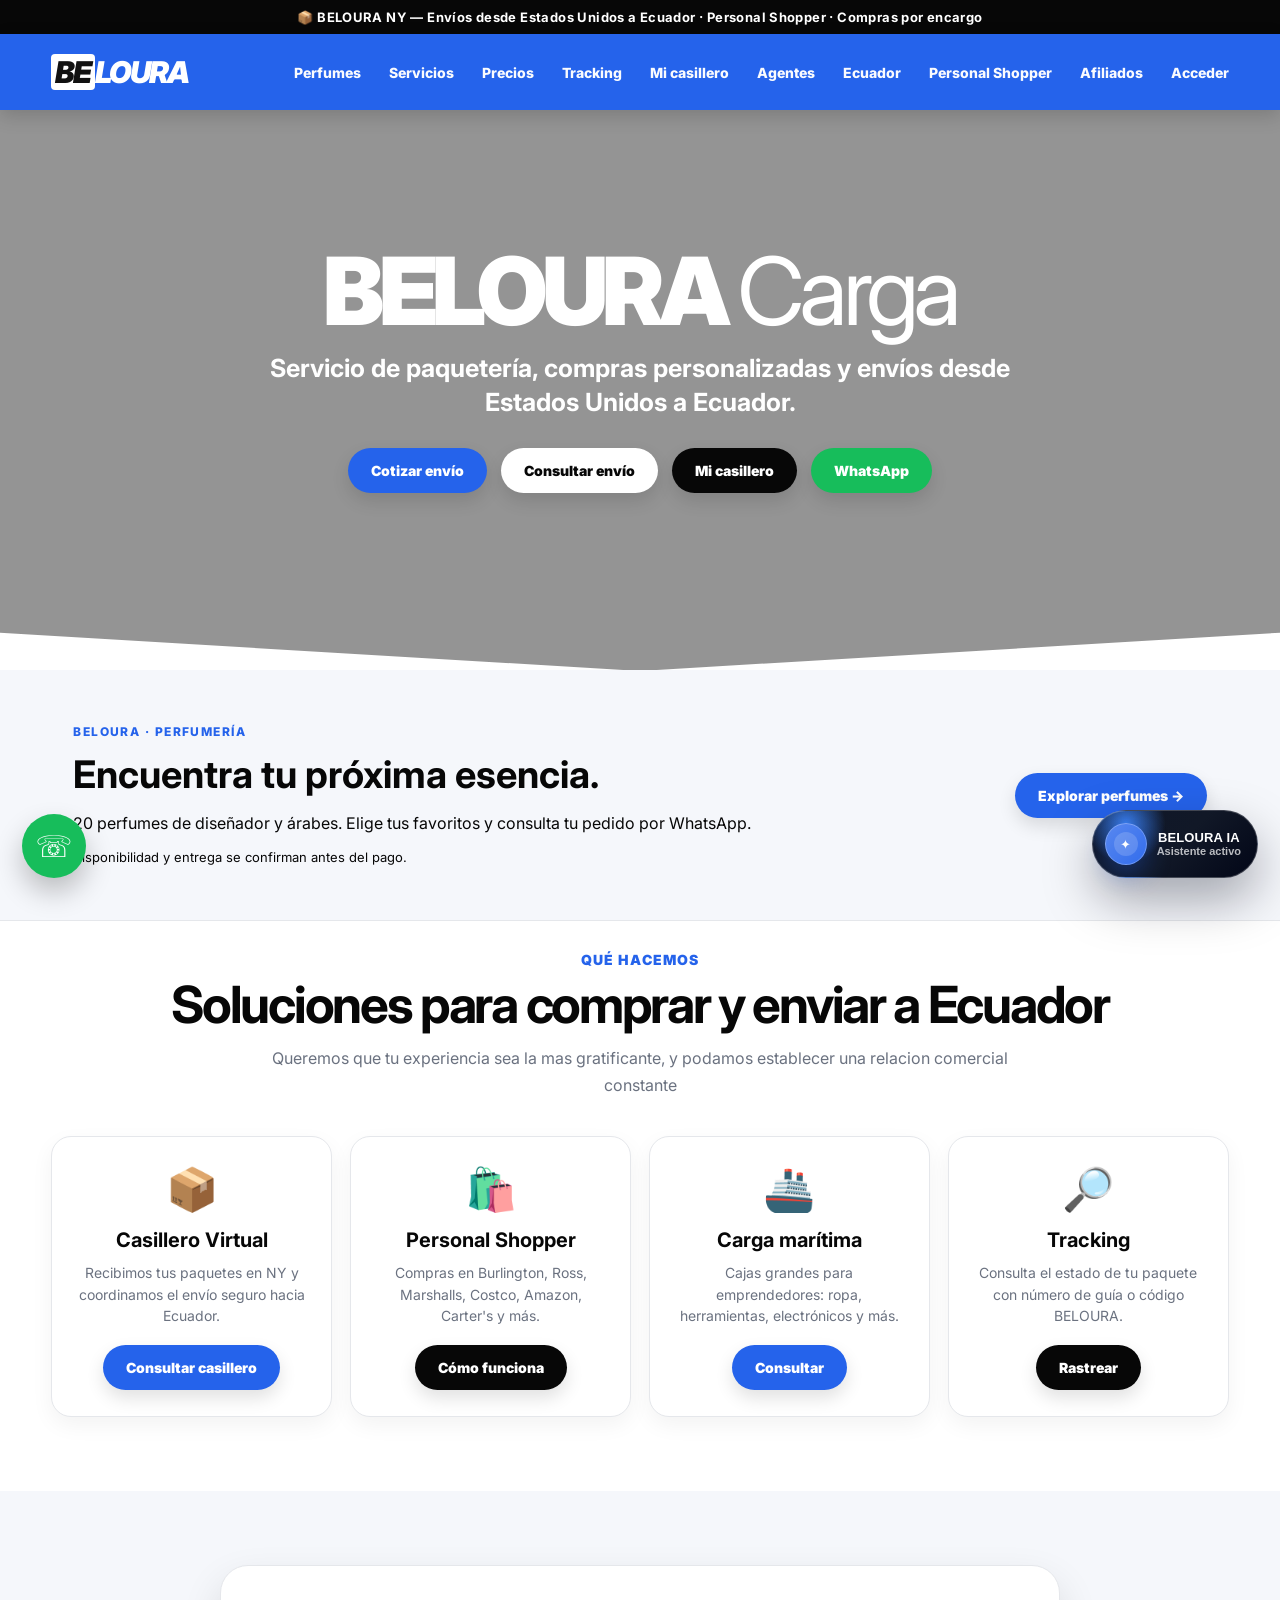
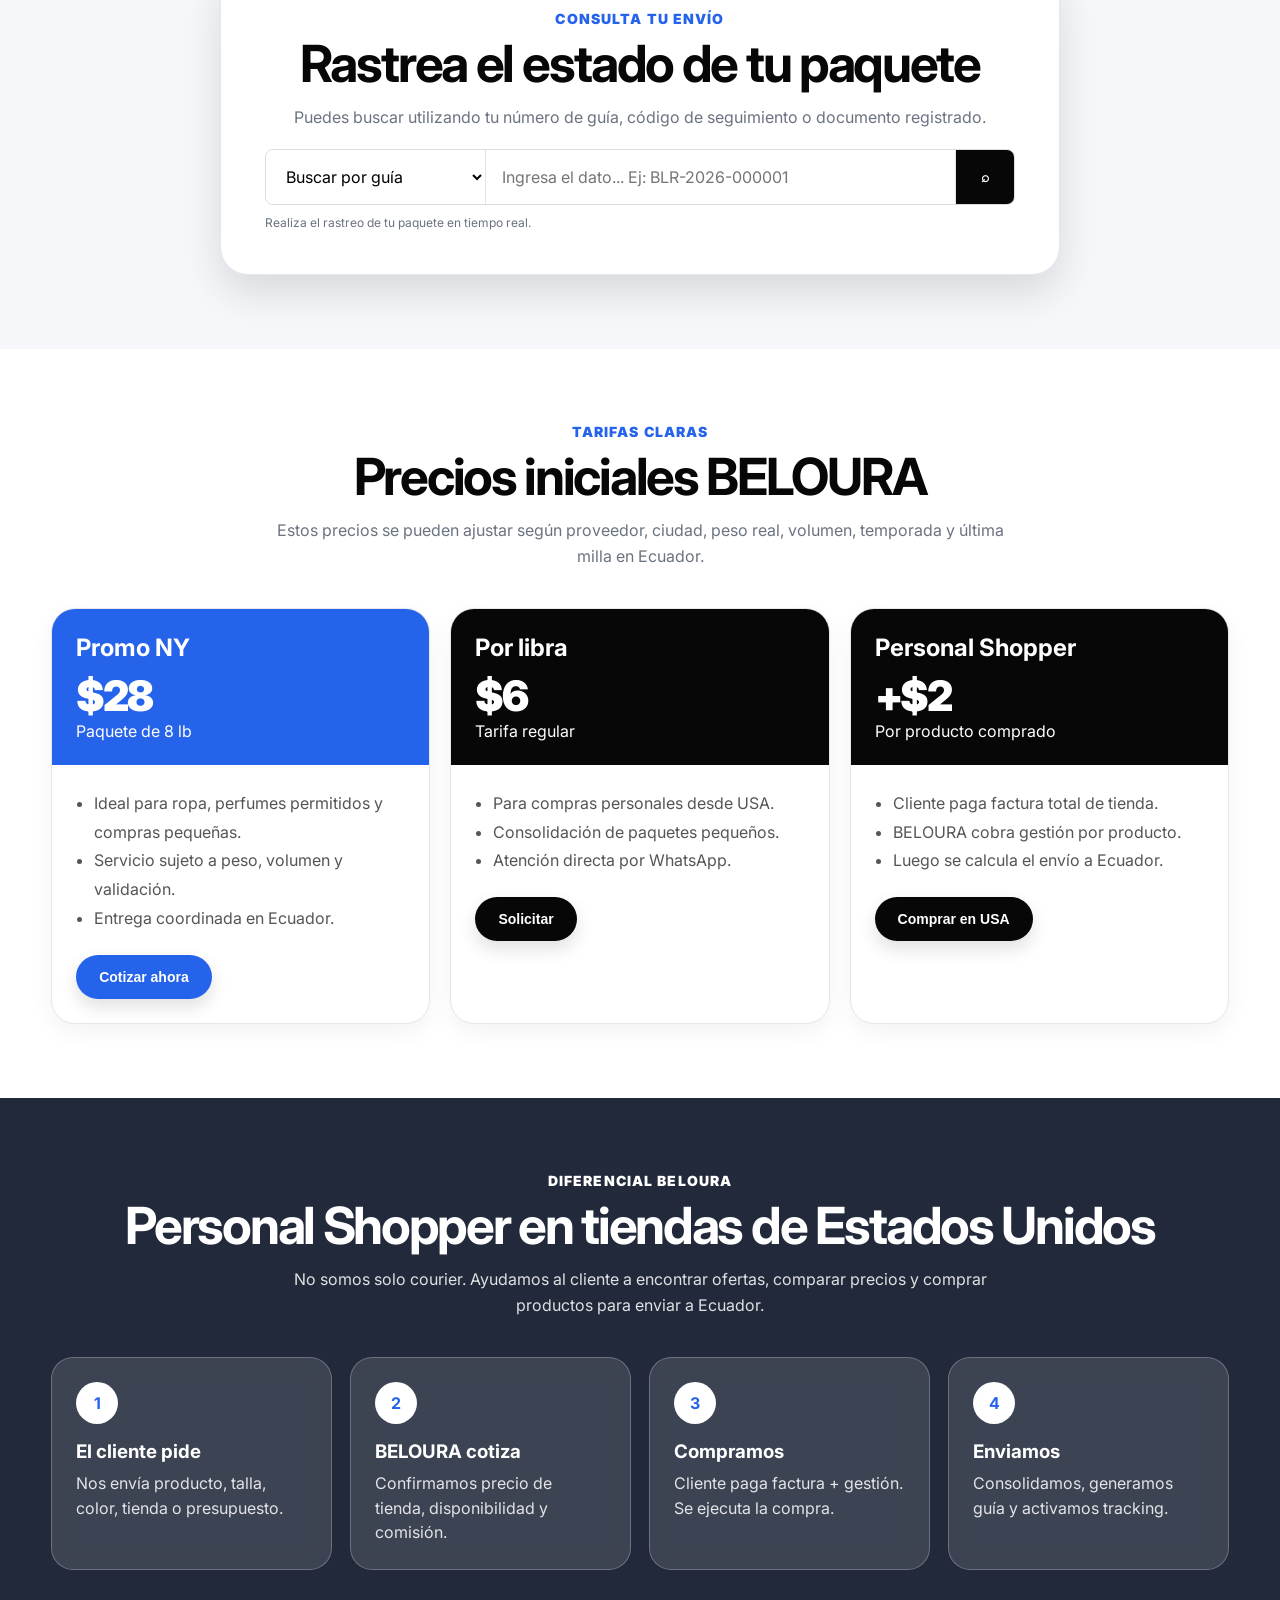
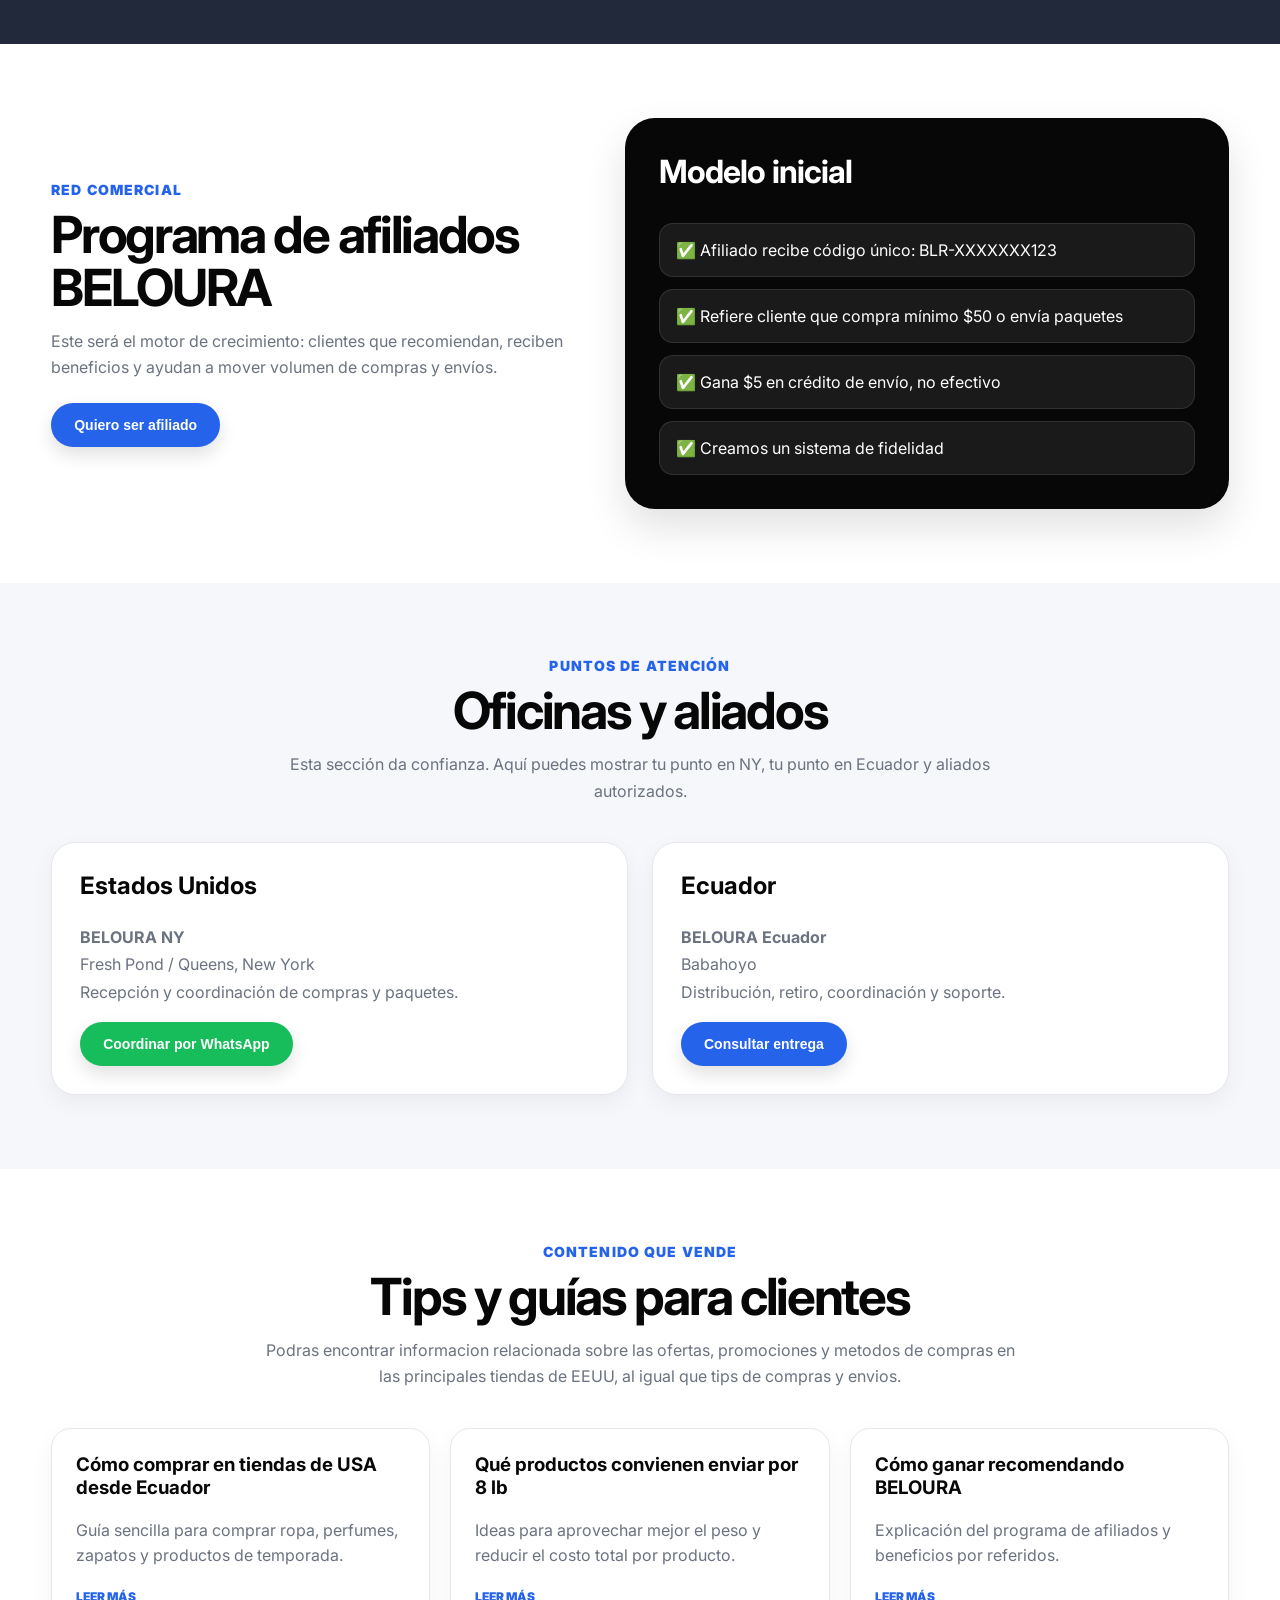
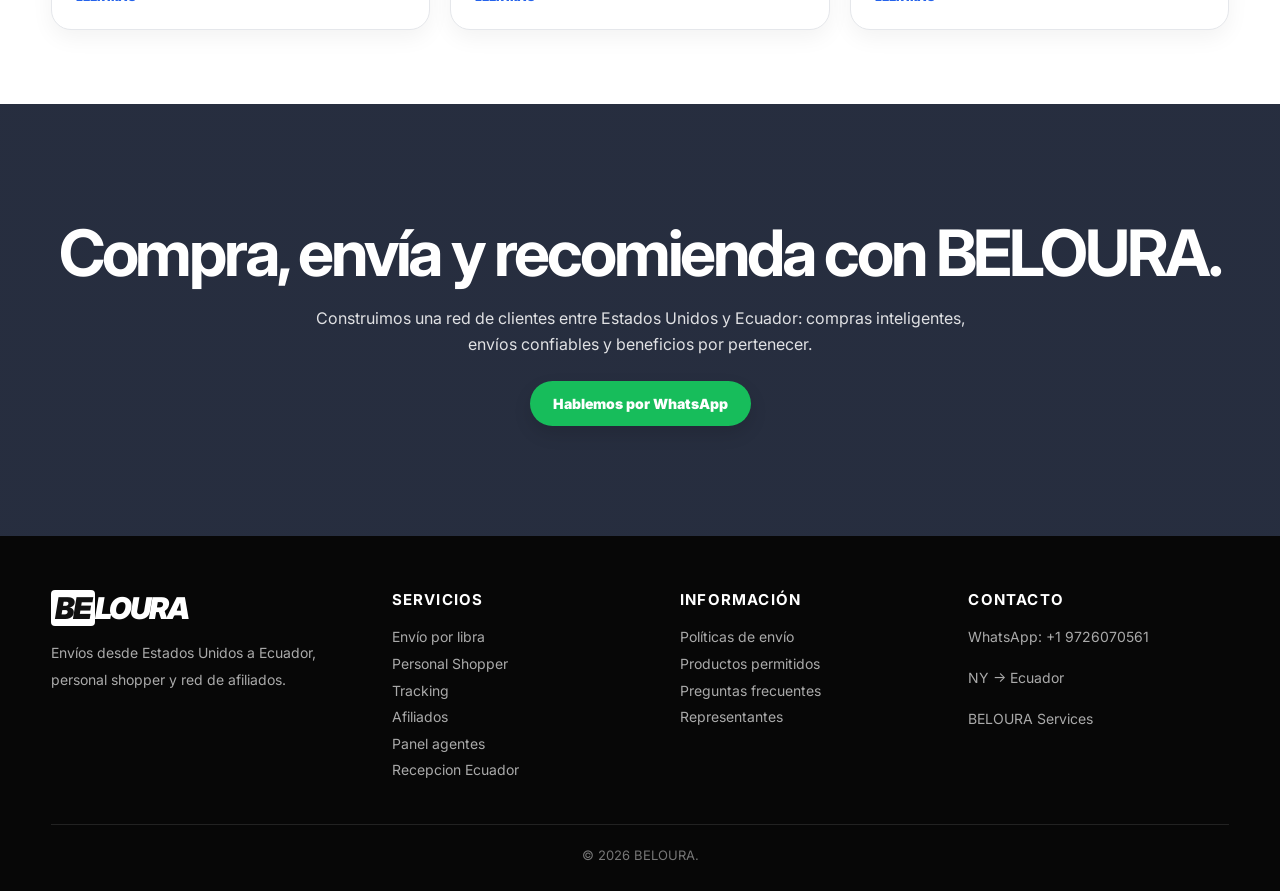
==== commit 1879027d: "Add files via upload" ====
--- a/index.html
+++ b/index.html
@@ -1200,13 +1200,14 @@
     <div class="nav-inner">
       <a href="#" class="logo"><span>BE</span>LOURA</a>
       <nav class="nav-links">
+        <a href="perfumes/">Perfumes</a>
         <a href="#servicios">Servicios</a>
         <a href="#precios">Precios</a>
-        <a href="#tracking">Tracking</a>
-        <a href="cliente.html">Mi casillero</a>
-        <a href="agente.html">Agentes</a>
-        <a href="ecuador.html">Ecuador</a>
-        <a href="#shopper">Personal Shopper</a>
+        <a href="#tracking">Tracking</a>
+        <a href="cliente.html">Mi casillero</a>
+        <a href="agente.html">Agentes</a>
+        <a href="ecuador.html">Ecuador</a>
+        <a href="#shopper">Personal Shopper</a>
         <a href="#afiliados">Afiliados</a>
         <a href="#contacto">Acceder</a>
       </nav>
@@ -1221,10 +1222,20 @@
         <p>Servicio de paquetería, compras personalizadas y envíos desde Estados Unidos a Ecuador.</p>
         <div class="actions">
           <a class="btn red" href="#precios">Cotizar envío</a>
-          <a class="btn white" href="#tracking">Consultar envío</a>
+          <a class="btn white" href="#tracking">Consultar envío</a>
           <a class="btn black" href="cliente.html">Mi casillero</a>
           <a class="btn green" href="https://wa.me/19726070561?text=Hola%20BELOURA%2C%20necesito%20informaci%C3%B3n%20sobre%20env%C3%ADos%20a%20Ecuador." target="_blank">WhatsApp</a>
         </div>
+      </div>
+    </section>
+
+    <section aria-labelledby="perfumes-feature" style="background:#f5f7fb;padding:42px 24px;border-bottom:1px solid #e5e7eb">
+      <div class="container" style="display:flex;flex-wrap:wrap;align-items:center;justify-content:space-between;gap:24px">
+        <div><p style="color:#2563eb;font-weight:800;letter-spacing:.12em;font-size:12px">BELOURA · PERFUMERÍA</p>
+        <h2 id="perfumes-feature" style="font-size:clamp(26px,4vw,38px);margin:10px 0">Encuentra tu próxima esencia.</h2>
+        <p>20 perfumes de diseñador y árabes. Elige tus favoritos y consulta tu pedido por WhatsApp.</p>
+        <p style="font-size:13px;margin-top:10px">Disponibilidad y entrega se confirman antes del pago.</p></div>
+        <a class="btn red" href="perfumes/">Explorar perfumes →</a>
       </div>
     </section>
 
@@ -1449,10 +1460,10 @@
           <h3>Servicios</h3>
           <a href="#precios">Envío por libra</a>
           <a href="#shopper">Personal Shopper</a>
-          <a href="#tracking">Tracking</a>
-          <a href="#afiliados">Afiliados</a>
-          <a href="agente.html">Panel agentes</a>
-          <a href="ecuador.html">Recepcion Ecuador</a>
+          <a href="#tracking">Tracking</a>
+          <a href="#afiliados">Afiliados</a>
+          <a href="agente.html">Panel agentes</a>
+          <a href="ecuador.html">Recepcion Ecuador</a>
         </div>
         <div>
           <h3>Información</h3>
@@ -1474,8 +1485,8 @@
 
   <a class="wa-float" href="https://wa.me/19726070561?text=Hola%20BELOURA%2C%20necesito%20informaci%C3%B3n." target="_blank">☏</a>
 
-  <script src="beloura-public-config.js"></script>
-  <script>
+  <script src="beloura-public-config.js"></script>
+  <script>
     const WHATSAPP = "19726070561";
 
     function openWA(message) {
@@ -1494,8 +1505,8 @@
       openWA('Hola BELOURA, quiero formar parte del programa de afiliados y recibir mi código para recomendar clientes.');
     }
 
-    const BELOURA_PUBLIC = window.BELOURA_PUBLIC_CONFIG || {};
-    const API_URL = BELOURA_PUBLIC.apiUrl || "";
+    const BELOURA_PUBLIC = window.BELOURA_PUBLIC_CONFIG || {};
+    const API_URL = BELOURA_PUBLIC.apiUrl || "";
 
 async function trackDemo() {
   const code = document.getElementById('trackingCode').value.trim().toUpperCase();
@@ -1510,24 +1521,24 @@
   box.style.display = 'block';
   box.innerHTML = 'Buscando información del paquete...';
 
-  try {
-    if (code.startsWith('CNY') || code.startsWith('BLR')) {
-      box.innerHTML = '<strong>Este codigo pertenece a un casillero privado.</strong><br><br>Para ver todos tus envios, libras y pagos debes ingresar con tu PIN en <a href="cliente.html" style="color:#2563eb;font-weight:800;">Mi casillero</a>.';
-      return;
-    }
-
-    const payload = {
-      action: "trackByCodigoEnvio",
-      codigoEnvio: code
-    };
-
-    const res = await fetch(API_URL, {
-      method: "POST",
-      body: JSON.stringify(payload)
-    });
-
-    const data = await res.json();
-    renderTrackingResponse(data, false, code);
+  try {
+    if (code.startsWith('CNY') || code.startsWith('BLR')) {
+      box.innerHTML = '<strong>Este codigo pertenece a un casillero privado.</strong><br><br>Para ver todos tus envios, libras y pagos debes ingresar con tu PIN en <a href="cliente.html" style="color:#2563eb;font-weight:800;">Mi casillero</a>.';
+      return;
+    }
+
+    const payload = {
+      action: "trackByCodigoEnvio",
+      codigoEnvio: code
+    };
+
+    const res = await fetch(API_URL, {
+      method: "POST",
+      body: JSON.stringify(payload)
+    });
+
+    const data = await res.json();
+    renderTrackingResponse(data, false, code);
 
   } catch (error) {
     console.error(error);
@@ -1769,8 +1780,8 @@
     const BELOURA_AI = {
       whatsapp: "19726070561",
       trackingUrl: "#tracking",
-      panelAfiliado: "https://trk.belourastore.com/afiliados.html",
-      registroAfiliado: "https://trk.belourastore.com/afiliados.html",
+      panelAfiliado: "https://trk.belourastore.com/afiliados.html",
+      registroAfiliado: "https://trk.belourastore.com/afiliados.html",
       phoneLabel: "+1 972 607 0561"
     };
 
@@ -2259,123 +2270,123 @@
       });
     }
 
-    const BELOURA_QUICK_ANSWERS = [
-      {
-        id: "tarifa",
-        keywords: ["precio", "costo", "cuanto", "cuanto cuesta", "libra", "tarifa", "valor"],
-        title: "Costo por libra",
-        text: "El envio cuesta $6 por libra e incluye entrega a domicilio en Ecuador. Si tienes el peso aproximado, te ayudo a calcular el total.",
-        primaryLabel: "Cotizar por WhatsApp",
-        primaryMessage: "Hola BELOURA, quiero cotizar un envio a Ecuador. Tengo el peso aproximado."
-      },
-      {
-        id: "ocho-libras",
-        keywords: ["8 libra", "8 lb", "ocho libra", "paquete de 8", "hasta 8"],
-        title: "Paquete de hasta 8 lb",
-        text: "El envio de hasta 8 libras cuesta $48 e incluye entrega a domicilio en Ecuador.",
-        primaryLabel: "Enviar paquete",
-        primaryMessage: "Hola BELOURA, quiero enviar un paquete de hasta 8 libras a Ecuador."
-      },
-      {
-        id: "direccion",
-        keywords: ["direccion", "direccion beloura", "casillero", "bodega", "donde entrego", "donde envio", "compras online", "east elmhurst", "new york"],
-        title: "Direccion de envio en EE. UU.",
-        text: "Usa estos datos cuando compres en cualquier tienda online: Nombre del destinatario: BELOURA + tu nombre completo. Direccion: 106-08 29th Ave, East Elmhurst, New York 11369. Telefono: +1 972 607 0561. Email: belouraservices@gmail.com.",
-        primaryLabel: "Consultar casillero",
-        primaryMessage: "Hola BELOURA, quiero confirmar la direccion del casillero virtual para mis compras online."
-      },
-      {
-        id: "tracking",
-        keywords: ["rastrear", "rastreo", "tracking", "seguir", "seguimiento", "codigo", "guia", "guía"],
-        title: "Rastreo de paquete",
-        text: "Puedes rastrear tu paquete en tiempo real desde el tracking de Beloura. Ten listo tu codigo de envio o guia.",
-        primaryLabel: "Ir al tracking",
-        action: "tracking"
-      },
-      {
-        id: "tiempo",
-        keywords: ["cuanto tarda", "dias", "llega", "tiempo", "demora", "entrega"],
-        title: "Tiempo estimado",
-        text: "Los envios llegan en un promedio de 12 a 15 dias habiles desde que salen de nuestra bodega en New York.",
-        primaryLabel: "Consultar envio",
-        primaryMessage: "Hola BELOURA, quiero consultar tiempos para enviar a Ecuador."
-      },
-      {
-        id: "compras",
-        keywords: ["amazon", "shein", "temu", "comprar", "compra", "tienda", "personal shopper", "walmart", "ross", "burlington"],
-        title: "Compras en USA",
-        text: "Puedes enviar tus compras directamente a nuestra bodega o pedir ayuda para comprar en tiendas de USA. Solo coloca tu nombre + BELOURA como referencia.",
-        primaryLabel: "Solicitar compra",
-        primaryMessage: "Hola BELOURA, quiero ayuda para comprar en USA y enviar a Ecuador."
-      },
-      {
-        id: "perfumes",
-        keywords: ["perfume", "perfumes", "splash", "colonias", "fragancia"],
-        title: "Perfumes y splash",
-        text: "Si, puedes enviar perfumes o splash dentro de las normativas. Referencia operativa: maximo 4 unidades por paquete.",
-        primaryLabel: "Validar envio",
-        primaryMessage: "Hola BELOURA, quiero validar el envio de perfumes o splash a Ecuador."
-      },
-      {
-        id: "restricciones",
-        keywords: ["celular", "celulares", "laptop", "computadora", "restriccion", "restricciones", "prohibido"],
-        title: "Restricciones",
-        text: "En esta categoria no enviamos celulares ni laptops. Si tienes otro producto, podemos revisar si aplica antes de que lo compres o lo entregues.",
-        primaryLabel: "Consultar producto",
-        primaryMessage: "Hola BELOURA, quiero consultar si puedo enviar un producto a Ecuador."
-      },
-      {
-        id: "afiliado",
-        keywords: ["afiliado", "afiliarme", "vender", "ganar", "ingresos", "revender", "comision"],
-        title: "Afiliados Beloura",
-        text: "Como afiliado puedes ofrecer servicios Beloura, cobrar a tu cliente y conservar tu margen. Beloura respalda la operacion y el seguimiento.",
-        primaryLabel: "Registrarme",
-        action: "afiliado"
-      },
-      {
-        id: "whatsapp",
-        keywords: ["whatsapp", "asesor", "persona", "humano", "ayuda", "atencion"],
-        title: "Atencion directa",
-        text: "Claro. Te conecto con un asesor Beloura para revisar tu caso directamente por WhatsApp.",
-        primaryLabel: "Abrir WhatsApp",
-        primaryMessage: "Hola BELOURA, necesito informacion."
-      }
-    ];
-
-    function normalizeBelouraText(text) {
-      return String(text || "")
-        .toLowerCase()
-        .normalize("NFD")
-        .replace(/[\u0300-\u036f]/g, "");
-    }
-
-    function findBelouraQuickAnswer(text) {
-      const value = normalizeBelouraText(text);
-      return BELOURA_QUICK_ANSWERS.find(answer =>
-        answer.keywords.some(keyword => value.includes(normalizeBelouraText(keyword)))
-      );
-    }
-
-    function renderBelouraQuickAnswer(answer) {
-      const primaryButton = answer.action === "tracking"
-        ? `<button class="ai-action" onclick="goToTrackingFromAI()">Ir al tracking</button>`
-        : answer.action === "afiliado"
-          ? `<button class="ai-action" onclick="flowAfiliado()">Ver afiliacion</button>`
-          : `<a class="ai-action green" target="_blank" href="${waLink(answer.primaryMessage)}">${answer.primaryLabel}</a>`;
-
-      aiAddHTML(`
-        <div class="ai-result-card">
-          <h4>${answer.title}</h4>
-          <p>${answer.text}</p>
-          <div class="ai-actions">
-            ${primaryButton}
-            <a class="ai-action secondary" target="_blank" href="${waLink('Hola BELOURA, necesito ayuda con: ' + answer.title)}">Hablar con asesor</a>
-          </div>
-        </div>
-      `);
-    }
-
-    function resetBelouraAI() {
+    const BELOURA_QUICK_ANSWERS = [
+      {
+        id: "tarifa",
+        keywords: ["precio", "costo", "cuanto", "cuanto cuesta", "libra", "tarifa", "valor"],
+        title: "Costo por libra",
+        text: "El envio cuesta $6 por libra e incluye entrega a domicilio en Ecuador. Si tienes el peso aproximado, te ayudo a calcular el total.",
+        primaryLabel: "Cotizar por WhatsApp",
+        primaryMessage: "Hola BELOURA, quiero cotizar un envio a Ecuador. Tengo el peso aproximado."
+      },
+      {
+        id: "ocho-libras",
+        keywords: ["8 libra", "8 lb", "ocho libra", "paquete de 8", "hasta 8"],
+        title: "Paquete de hasta 8 lb",
+        text: "El envio de hasta 8 libras cuesta $48 e incluye entrega a domicilio en Ecuador.",
+        primaryLabel: "Enviar paquete",
+        primaryMessage: "Hola BELOURA, quiero enviar un paquete de hasta 8 libras a Ecuador."
+      },
+      {
+        id: "direccion",
+        keywords: ["direccion", "direccion beloura", "casillero", "bodega", "donde entrego", "donde envio", "compras online", "east elmhurst", "new york"],
+        title: "Direccion de envio en EE. UU.",
+        text: "Usa estos datos cuando compres en cualquier tienda online: Nombre del destinatario: BELOURA + tu nombre completo. Direccion: 106-08 29th Ave, East Elmhurst, New York 11369. Telefono: +1 972 607 0561. Email: belouraservices@gmail.com.",
+        primaryLabel: "Consultar casillero",
+        primaryMessage: "Hola BELOURA, quiero confirmar la direccion del casillero virtual para mis compras online."
+      },
+      {
+        id: "tracking",
+        keywords: ["rastrear", "rastreo", "tracking", "seguir", "seguimiento", "codigo", "guia", "guía"],
+        title: "Rastreo de paquete",
+        text: "Puedes rastrear tu paquete en tiempo real desde el tracking de Beloura. Ten listo tu codigo de envio o guia.",
+        primaryLabel: "Ir al tracking",
+        action: "tracking"
+      },
+      {
+        id: "tiempo",
+        keywords: ["cuanto tarda", "dias", "llega", "tiempo", "demora", "entrega"],
+        title: "Tiempo estimado",
+        text: "Los envios llegan en un promedio de 12 a 15 dias habiles desde que salen de nuestra bodega en New York.",
+        primaryLabel: "Consultar envio",
+        primaryMessage: "Hola BELOURA, quiero consultar tiempos para enviar a Ecuador."
+      },
+      {
+        id: "compras",
+        keywords: ["amazon", "shein", "temu", "comprar", "compra", "tienda", "personal shopper", "walmart", "ross", "burlington"],
+        title: "Compras en USA",
+        text: "Puedes enviar tus compras directamente a nuestra bodega o pedir ayuda para comprar en tiendas de USA. Solo coloca tu nombre + BELOURA como referencia.",
+        primaryLabel: "Solicitar compra",
+        primaryMessage: "Hola BELOURA, quiero ayuda para comprar en USA y enviar a Ecuador."
+      },
+      {
+        id: "perfumes",
+        keywords: ["perfume", "perfumes", "splash", "colonias", "fragancia"],
+        title: "Perfumes y splash",
+        text: "Si, puedes enviar perfumes o splash dentro de las normativas. Referencia operativa: maximo 4 unidades por paquete.",
+        primaryLabel: "Validar envio",
+        primaryMessage: "Hola BELOURA, quiero validar el envio de perfumes o splash a Ecuador."
+      },
+      {
+        id: "restricciones",
+        keywords: ["celular", "celulares", "laptop", "computadora", "restriccion", "restricciones", "prohibido"],
+        title: "Restricciones",
+        text: "En esta categoria no enviamos celulares ni laptops. Si tienes otro producto, podemos revisar si aplica antes de que lo compres o lo entregues.",
+        primaryLabel: "Consultar producto",
+        primaryMessage: "Hola BELOURA, quiero consultar si puedo enviar un producto a Ecuador."
+      },
+      {
+        id: "afiliado",
+        keywords: ["afiliado", "afiliarme", "vender", "ganar", "ingresos", "revender", "comision"],
+        title: "Afiliados Beloura",
+        text: "Como afiliado puedes ofrecer servicios Beloura, cobrar a tu cliente y conservar tu margen. Beloura respalda la operacion y el seguimiento.",
+        primaryLabel: "Registrarme",
+        action: "afiliado"
+      },
+      {
+        id: "whatsapp",
+        keywords: ["whatsapp", "asesor", "persona", "humano", "ayuda", "atencion"],
+        title: "Atencion directa",
+        text: "Claro. Te conecto con un asesor Beloura para revisar tu caso directamente por WhatsApp.",
+        primaryLabel: "Abrir WhatsApp",
+        primaryMessage: "Hola BELOURA, necesito informacion."
+      }
+    ];
+
+    function normalizeBelouraText(text) {
+      return String(text || "")
+        .toLowerCase()
+        .normalize("NFD")
+        .replace(/[\u0300-\u036f]/g, "");
+    }
+
+    function findBelouraQuickAnswer(text) {
+      const value = normalizeBelouraText(text);
+      return BELOURA_QUICK_ANSWERS.find(answer =>
+        answer.keywords.some(keyword => value.includes(normalizeBelouraText(keyword)))
+      );
+    }
+
+    function renderBelouraQuickAnswer(answer) {
+      const primaryButton = answer.action === "tracking"
+        ? `<button class="ai-action" onclick="goToTrackingFromAI()">Ir al tracking</button>`
+        : answer.action === "afiliado"
+          ? `<button class="ai-action" onclick="flowAfiliado()">Ver afiliacion</button>`
+          : `<a class="ai-action green" target="_blank" href="${waLink(answer.primaryMessage)}">${answer.primaryLabel}</a>`;
+
+      aiAddHTML(`
+        <div class="ai-result-card">
+          <h4>${answer.title}</h4>
+          <p>${answer.text}</p>
+          <div class="ai-actions">
+            ${primaryButton}
+            <a class="ai-action secondary" target="_blank" href="${waLink('Hola BELOURA, necesito ayuda con: ' + answer.title)}">Hablar con asesor</a>
+          </div>
+        </div>
+      `);
+    }
+
+    function resetBelouraAI() {
       document.getElementById("belouraAiBody").innerHTML = "";
       startBelouraAI();
     }
@@ -2397,12 +2408,12 @@
 
       const value = text.toLowerCase();
 
-      aiTyping(() => {
-        const quickAnswer = findBelouraQuickAnswer(text);
-
-        if (quickAnswer) {
-          renderBelouraQuickAnswer(quickAnswer);
-        } else if (value.includes("track") || value.includes("rastre") || value.includes("guia") || value.includes("guía") || value.includes("paquete") || value.startsWith("ny") || value.startsWith("cny")) {
+      aiTyping(() => {
+        const quickAnswer = findBelouraQuickAnswer(text);
+
+        if (quickAnswer) {
+          renderBelouraQuickAnswer(quickAnswer);
+        } else if (value.includes("track") || value.includes("rastre") || value.includes("guia") || value.includes("guía") || value.includes("paquete") || value.startsWith("ny") || value.startsWith("cny")) {
           flowTracking();
         } else if (value.includes("panel") || value.includes("acceso") || value.includes("pin") || value.includes("usuario")) {
           flowAfiliado();
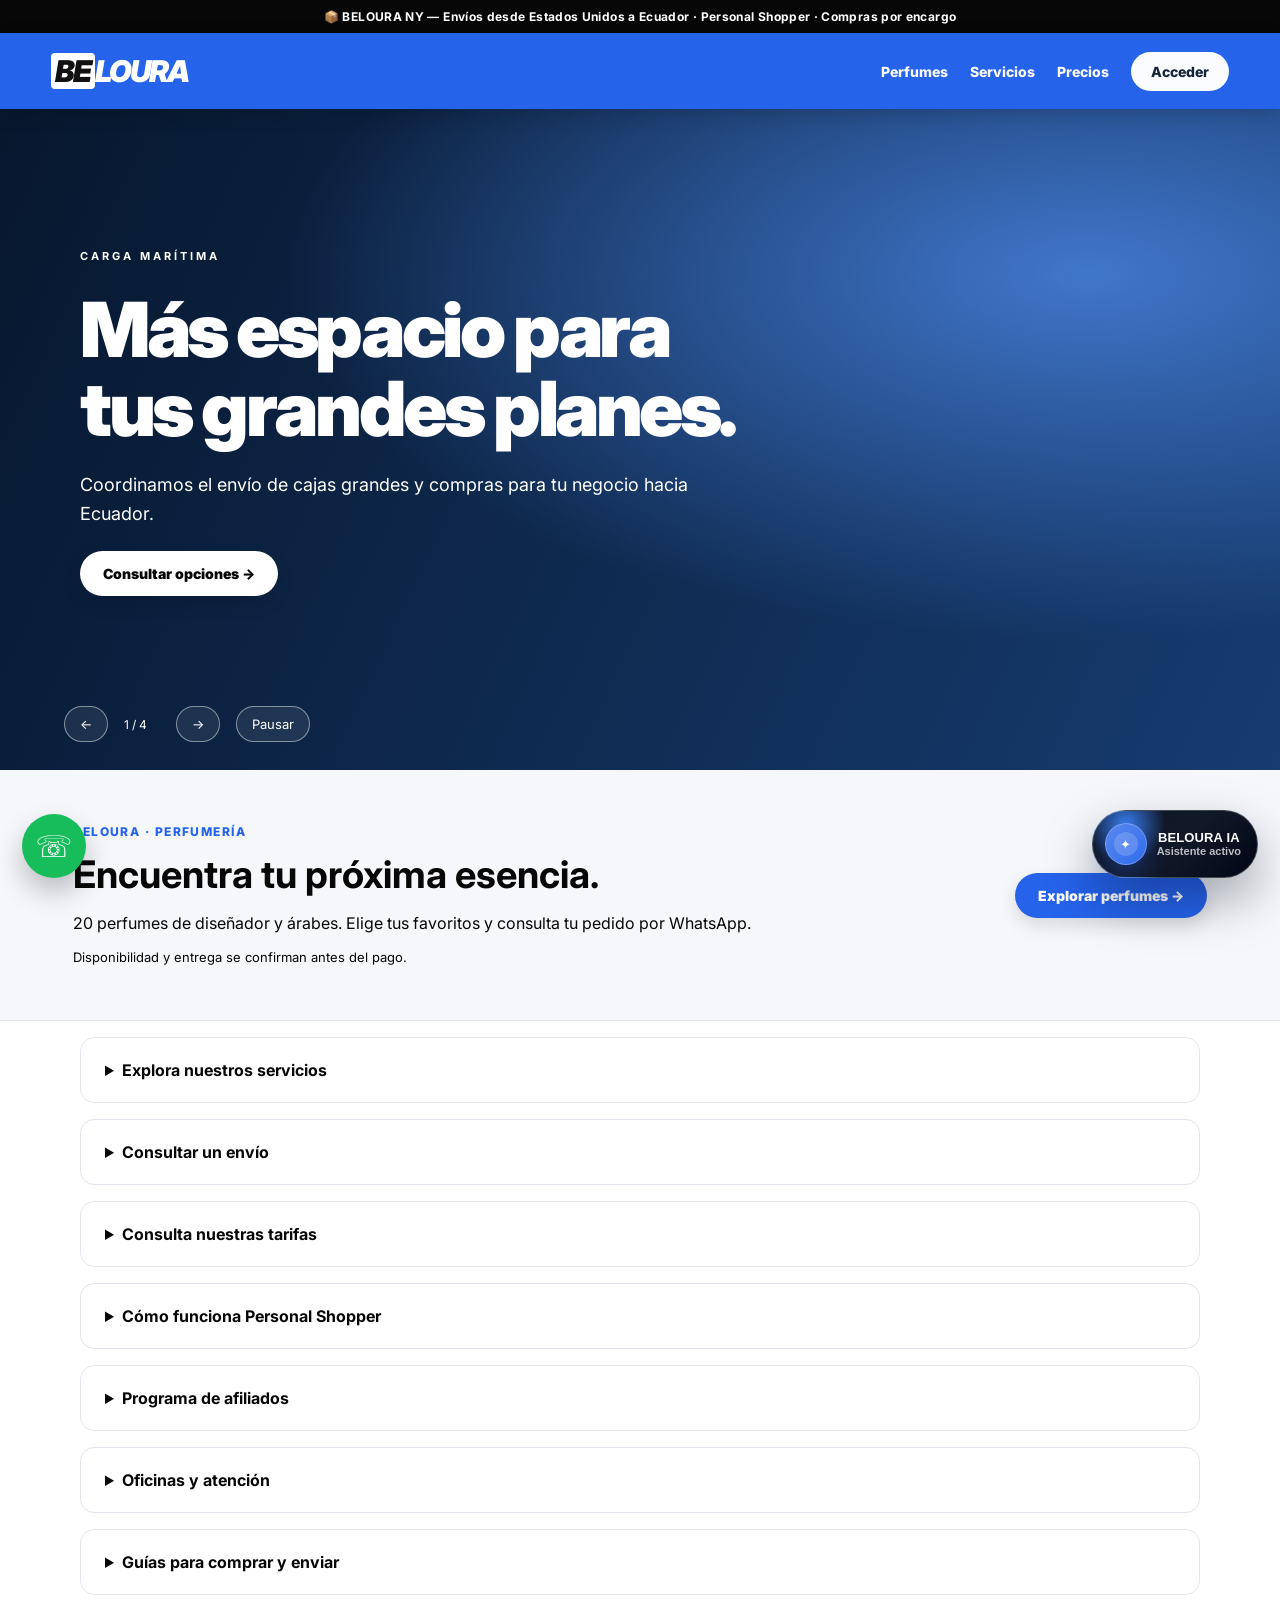
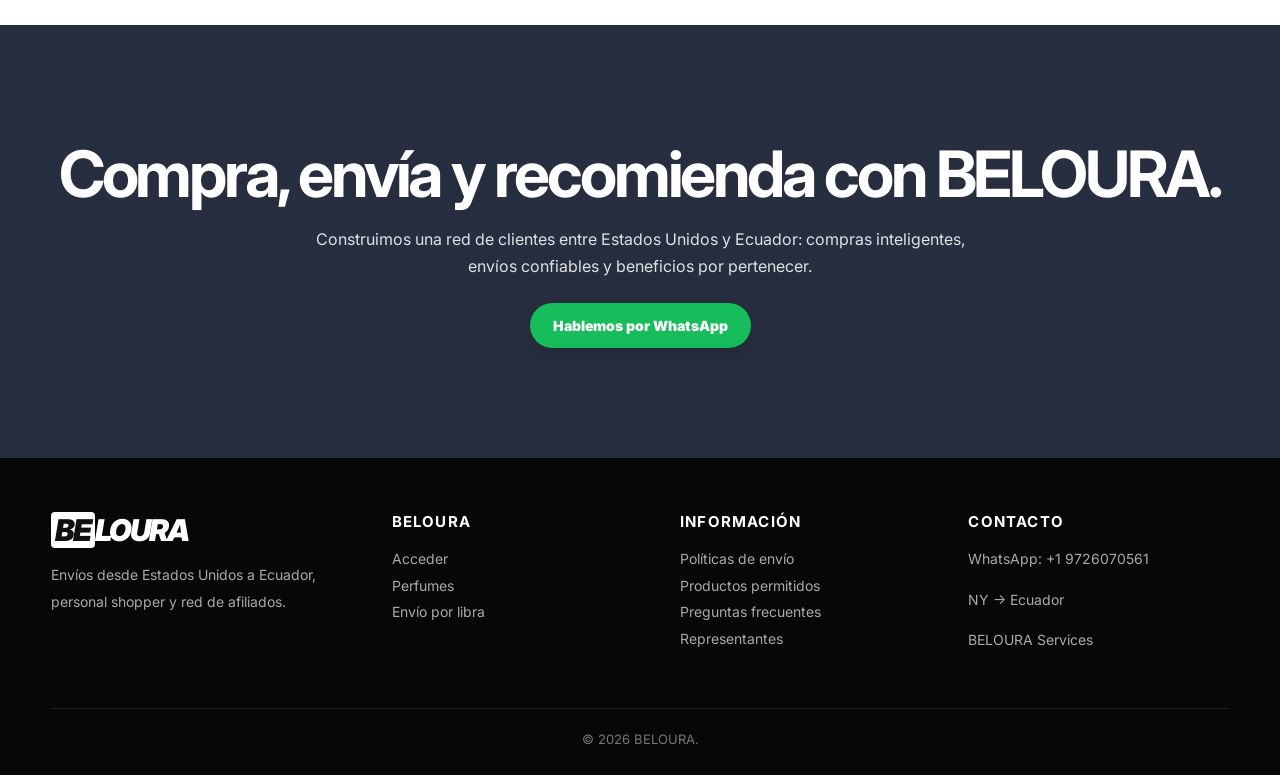
==== commit 21633b12: "Add files via upload" ====
--- a/index.html
+++ b/index.html
@@ -1192,6 +1192,8 @@
     }
 
   </style>
+  <link rel="stylesheet" href="home-banner.css">
+  <script src="home-banner.js" defer></script>
 </head>
 <body>
   <div class="top-strip">📦 BELOURA NY — Envíos desde Estados Unidos a Ecuador · Personal Shopper · Compras por encargo</div>
@@ -1199,34 +1201,17 @@
   <header class="navbar">
     <div class="nav-inner">
       <a href="#" class="logo"><span>BE</span>LOURA</a>
-      <nav class="nav-links">
-        <a href="perfumes/">Perfumes</a>
-        <a href="#servicios">Servicios</a>
-        <a href="#precios">Precios</a>
-        <a href="#tracking">Tracking</a>
-        <a href="cliente.html">Mi casillero</a>
-        <a href="agente.html">Agentes</a>
-        <a href="ecuador.html">Ecuador</a>
-        <a href="#shopper">Personal Shopper</a>
-        <a href="#afiliados">Afiliados</a>
-        <a href="#contacto">Acceder</a>
+      <nav class="nav-links" aria-label="Navegación principal">
+        <a href="perfumes/">Perfumes</a><a href="#servicios">Servicios</a><a href="#precios">Precios</a><a class="access-link" href="cliente.html">Acceder</a>
       </nav>
-      <div class="menu-btn">☰</div>
+      
     </div>
   </header>
 
   <main>
-    <section class="hero">
-      <div class="hero-content">
-        <h1>BELOURA <span>Carga</span></h1>
-        <p>Servicio de paquetería, compras personalizadas y envíos desde Estados Unidos a Ecuador.</p>
-        <div class="actions">
-          <a class="btn red" href="#precios">Cotizar envío</a>
-          <a class="btn white" href="#tracking">Consultar envío</a>
-          <a class="btn black" href="cliente.html">Mi casillero</a>
-          <a class="btn green" href="https://wa.me/19726070561?text=Hola%20BELOURA%2C%20necesito%20informaci%C3%B3n%20sobre%20env%C3%ADos%20a%20Ecuador." target="_blank">WhatsApp</a>
-        </div>
-      </div>
+    <section class="hero service-banner" aria-roledescription="carrusel" aria-label="Servicios BELOURA">
+      <div class="hero-content"><p class="banner-label" id="banner-label">ESTADOS UNIDOS → ECUADOR</p><h1 id="banner-title">Tus compras.<br>Más cerca.</h1><p id="banner-description">Recibimos tus paquetes en Nueva York y coordinamos su envío a Ecuador.</p><a class="btn white" id="banner-link" href="cliente.html">Acceder a mi cuenta →</a></div>
+      <div class="banner-controls"><button type="button" id="banner-prev" aria-label="Servicio anterior">←</button><span id="banner-count">1 / 4</span><button type="button" id="banner-next" aria-label="Siguiente servicio">→</button><button type="button" id="banner-pause" aria-pressed="false">Pausar</button></div>
     </section>
 
     <section aria-labelledby="perfumes-feature" style="background:#f5f7fb;padding:42px 24px;border-bottom:1px solid #e5e7eb">
@@ -1239,7 +1224,7 @@
       </div>
     </section>
 
-    <section id="servicios" class="quick-services">
+    <details class="home-detail"><summary>Explora nuestros servicios</summary><section id="servicios" class="quick-services">
       <div class="container">
         <div class="section-title">
           <div class="mini">Qué hacemos</div>
@@ -1274,9 +1259,9 @@
           </article>
         </div>
       </div>
-    </section>
-
-    <section id="tracking" class="tracking-section">
+    </section></details>
+
+    <details class="home-detail"><summary>Consultar un envío</summary><section id="tracking" class="tracking-section">
       <div class="container">
         <div class="tracking-panel">
           <div class="section-title" style="margin-bottom: 18px;">
@@ -1299,9 +1284,9 @@
           </div>
         </div>
       </div>
-    </section>
-
-    <section id="precios" class="prices">
+    </section></details>
+
+    <details class="home-detail"><summary>Consulta nuestras tarifas</summary><section id="precios" class="prices">
       <div class="container">
         <div class="section-title">
           <div class="mini">Tarifas claras</div>
@@ -1359,9 +1344,9 @@
           </article>
         </div>
       </div>
-    </section>
-
-    <section id="shopper" class="shopper">
+    </section></details>
+
+    <details class="home-detail"><summary>Cómo funciona Personal Shopper</summary><section id="shopper" class="shopper">
       <div class="container">
         <div class="section-title">
           <div class="mini" style="color:white;">Diferencial BELOURA</div>
@@ -1376,9 +1361,9 @@
           <div class="flow-step"><strong>4</strong><h3>Enviamos</h3><p>Consolidamos, generamos guía y activamos tracking.</p></div>
         </div>
       </div>
-    </section>
-
-    <section id="afiliados">
+    </section></details>
+
+    <details class="home-detail"><summary>Programa de afiliados</summary><section id="afiliados">
       <div class="container">
         <div class="affiliate-box">
           <div class="section-title" style="text-align:left;margin:0;">
@@ -1400,9 +1385,9 @@
           </div>
         </div>
       </div>
-    </section>
-
-    <section class="offices">
+    </section></details>
+
+    <details class="home-detail"><summary>Oficinas y atención</summary><section class="offices">
       <div class="container">
         <div class="section-title">
           <div class="mini">Puntos de atención</div>
@@ -1423,9 +1408,9 @@
           </div>
         </div>
       </div>
-    </section>
-
-    <section>
+    </section></details>
+
+    <details class="home-detail"><summary>Guías para comprar y enviar</summary><section>
       <div class="container">
         <div class="section-title">
           <div class="mini">Contenido que vende</div>
@@ -1438,7 +1423,7 @@
           <article class="blog-card"><h3>Cómo ganar recomendando BELOURA</h3><p>Explicación del programa de afiliados y beneficios por referidos.</p><a class="read-more">Leer más</a></article>
         </div>
       </div>
-    </section>
+    </section></details>
 
     <section id="contacto" class="cta">
       <div class="container">
@@ -1457,13 +1442,13 @@
           <p>Envíos desde Estados Unidos a Ecuador, personal shopper y red de afiliados.</p>
         </div>
         <div>
-          <h3>Servicios</h3>
+          <h3>BELOURA</h3><a href="cliente.html">Acceder</a><a href="perfumes/">Perfumes</a>
           <a href="#precios">Envío por libra</a>
-          <a href="#shopper">Personal Shopper</a>
-          <a href="#tracking">Tracking</a>
-          <a href="#afiliados">Afiliados</a>
-          <a href="agente.html">Panel agentes</a>
-          <a href="ecuador.html">Recepcion Ecuador</a>
+          
+          
+          
+          
+          
         </div>
         <div>
           <h3>Información</h3>
--- a/home-banner.css
+++ b/home-banner.css
@@ -0,0 +1,4 @@
+.nav-links{gap:22px}.nav-links .access-link{background:#fff;color:#172238;padding:11px 20px;border-radius:24px;font-weight:800}.service-banner{min-height:480px;background:radial-gradient(ellipse at 85% 25%,#4076ca 0,transparent 52%),linear-gradient(115deg,#07172e,#163c70);transition:background-color .4s}.service-banner::after{display:none}.service-banner .hero-content{text-align:left;width:min(1120px,90%);padding:65px 0 100px}.service-banner h1{font-size:clamp(44px,6vw,76px);line-height:1.04;max-width:760px;min-height:2.1em;letter-spacing:-.045em}.service-banner .hero-content>p{margin:22px 0;max-width:620px;font-size:18px;font-weight:400;line-height:1.6;min-height:58px}.service-banner .hero-content .banner-label{font-size:11px;letter-spacing:3px;font-weight:700;min-height:0;margin:0 0 24px}.banner-controls{position:absolute;bottom:28px;left:5%;display:flex;align-items:center;gap:16px;z-index:3}.banner-controls button{background:#ffffff14;border:1px solid #ffffff77;color:white;border-radius:24px;padding:9px 15px;cursor:pointer;font:inherit;font-size:13px}.banner-controls button:focus-visible{outline:3px solid white;outline-offset:3px}.banner-controls span{font-size:12px;min-width:36px}.service-banner[data-service="perfumes"]{background:radial-gradient(ellipse at 85% 20%,#745f4a,transparent 55%),linear-gradient(110deg,#182238,#30364a)}.home-detail{width:min(1120px,92%);margin:16px auto;border:1px solid #e1e6ee;border-radius:14px;background:white}.home-detail>summary{padding:22px 24px;font-weight:700;cursor:pointer;font-size:16px}.home-detail[open]>summary{border-bottom:1px solid #e1e6ee}.home-detail>section{padding:35px 0}.home-detail .container{width:92%}.home-detail .section-title h2{font-size:30px}.cta{margin-top:30px}.top-strip{font-size:12px}html{scroll-padding-top:100px}
+@media(max-width:980px){.nav-links{display:flex;gap:16px;font-size:13px}.menu-btn{display:none}.nav-inner{flex-wrap:wrap;justify-content:center;gap:15px;padding:16px 0}.service-banner{min-height:490px}}
+@media(max-width:520px){.nav-links{width:100%;justify-content:center;gap:15px;font-size:12px}.nav-links .access-link{padding:9px 14px}.service-banner .hero-content{padding-top:40px}.service-banner h1{font-size:45px}.service-banner .hero-content>p{font-size:16px;min-height:78px}.banner-controls{gap:12px}.top-strip{line-height:1.6}.home-detail>summary{font-size:14px;padding:19px}.service-banner{min-height:500px}}
+@media(prefers-reduced-motion:reduce){.service-banner{transition:none}}
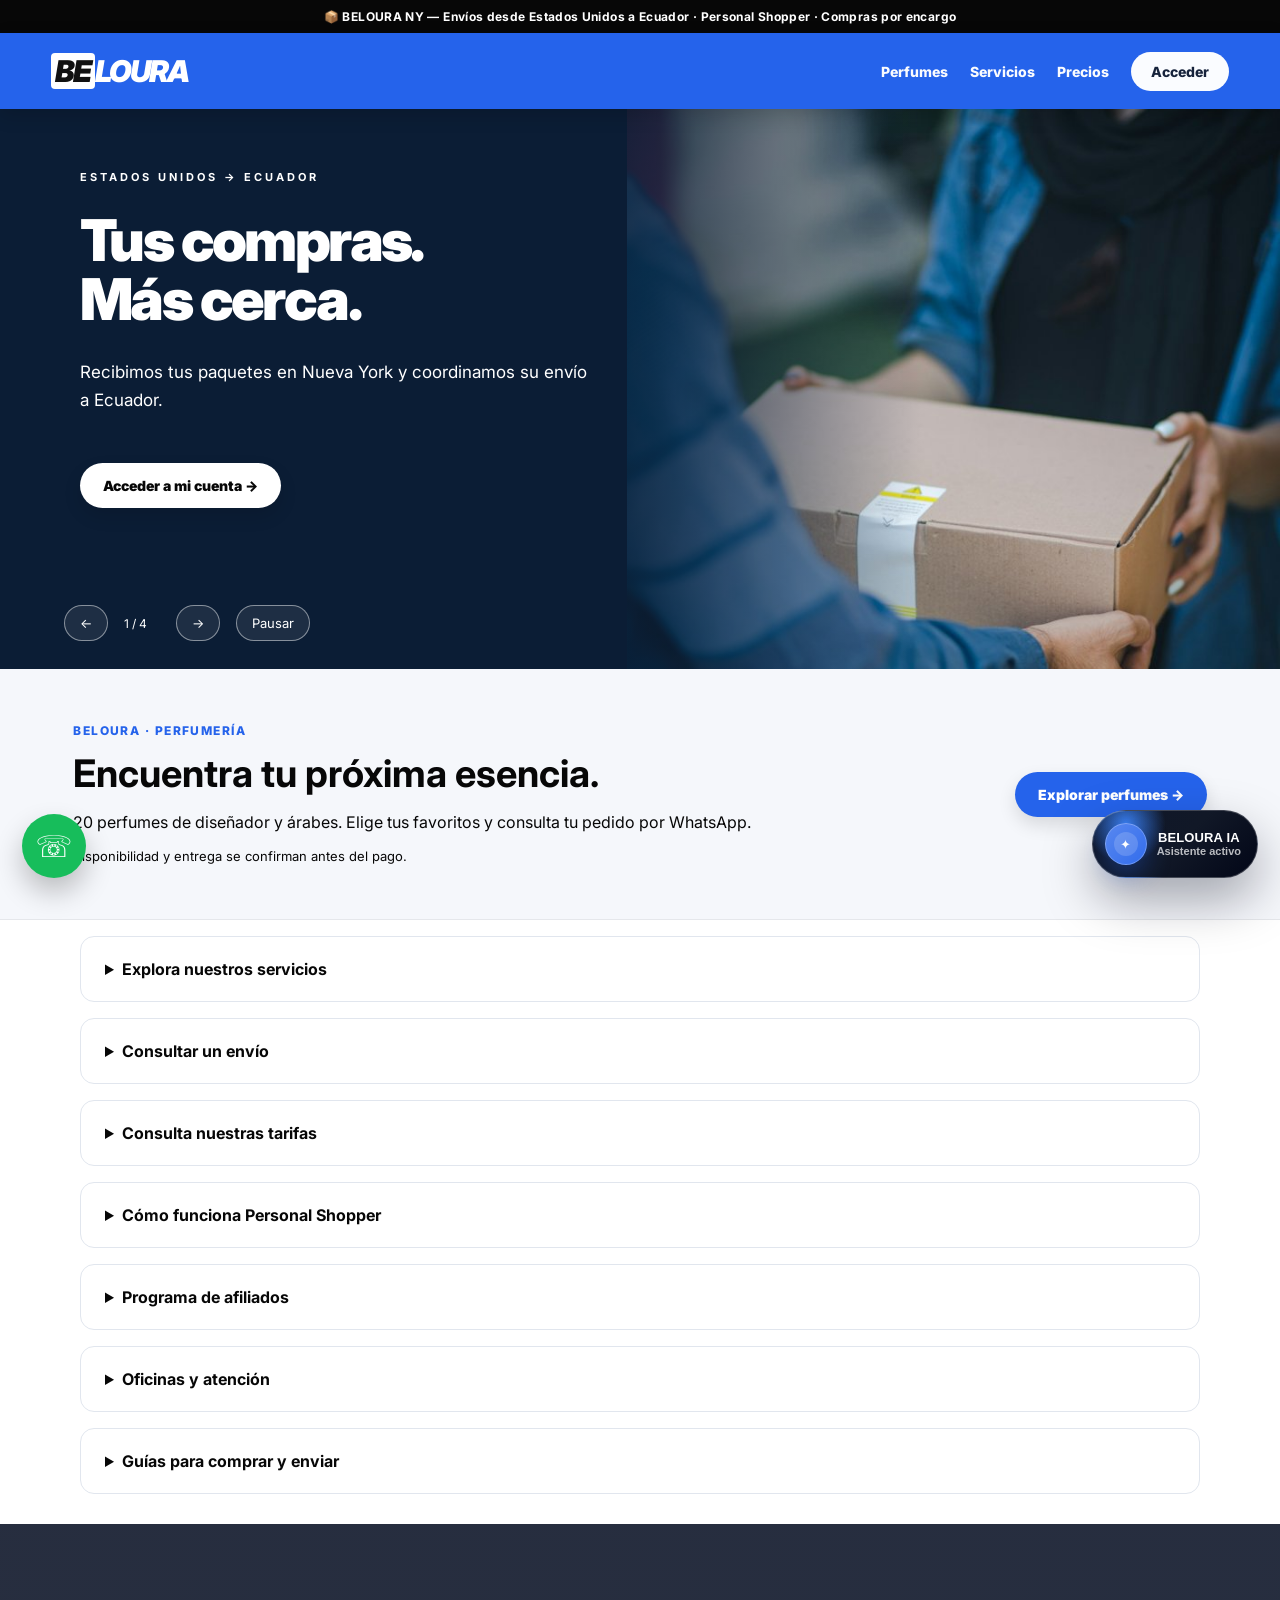
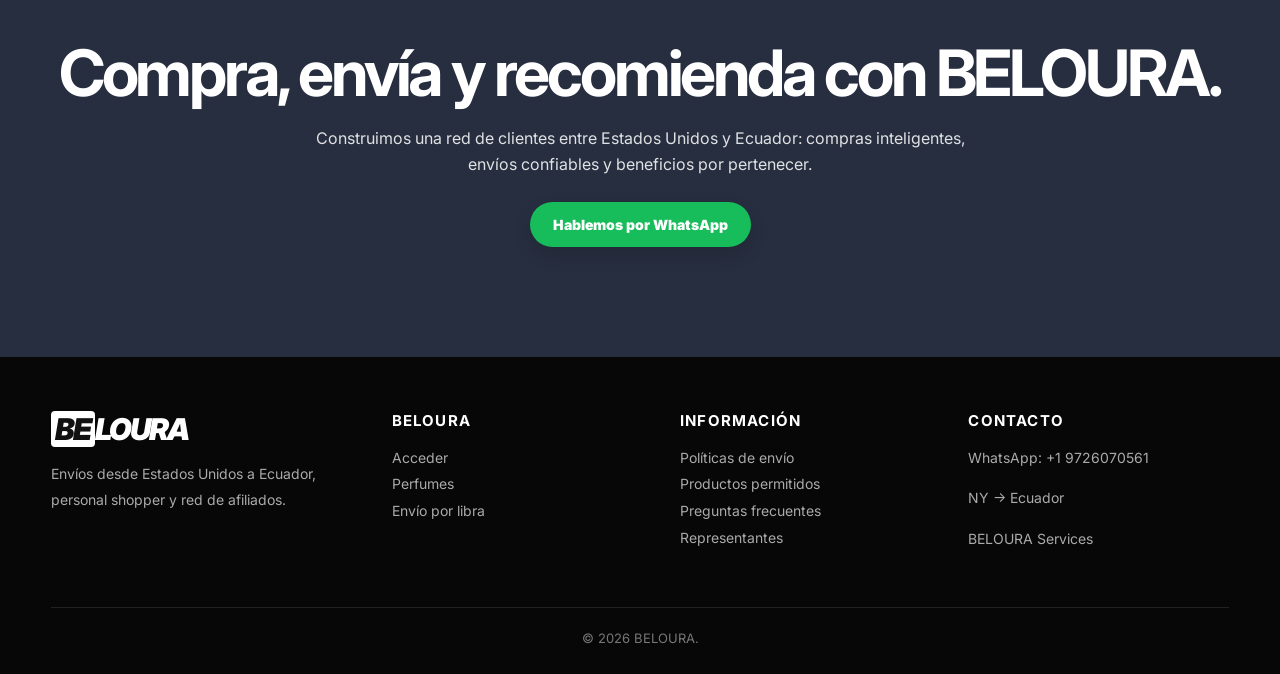
==== commit 4cd11663: "Publicar catálogo de perfumes y fotografías en banner de servicios" ====
--- a/index.html
+++ b/index.html
@@ -1210,6 +1210,7 @@
 
   <main>
     <section class="hero service-banner" aria-roledescription="carrusel" aria-label="Servicios BELOURA">
+      <img id="banner-image" class="banner-image" src="images/banner-envios.jpg" alt="Paquetes preparados para envío" fetchpriority="high">
       <div class="hero-content"><p class="banner-label" id="banner-label">ESTADOS UNIDOS → ECUADOR</p><h1 id="banner-title">Tus compras.<br>Más cerca.</h1><p id="banner-description">Recibimos tus paquetes en Nueva York y coordinamos su envío a Ecuador.</p><a class="btn white" id="banner-link" href="cliente.html">Acceder a mi cuenta →</a></div>
       <div class="banner-controls"><button type="button" id="banner-prev" aria-label="Servicio anterior">←</button><span id="banner-count">1 / 4</span><button type="button" id="banner-next" aria-label="Siguiente servicio">→</button><button type="button" id="banner-pause" aria-pressed="false">Pausar</button></div>
     </section>
--- a/home-banner.css
+++ b/home-banner.css
@@ -1,4 +1,15 @@
-.nav-links{gap:22px}.nav-links .access-link{background:#fff;color:#172238;padding:11px 20px;border-radius:24px;font-weight:800}.service-banner{min-height:480px;background:radial-gradient(ellipse at 85% 25%,#4076ca 0,transparent 52%),linear-gradient(115deg,#07172e,#163c70);transition:background-color .4s}.service-banner::after{display:none}.service-banner .hero-content{text-align:left;width:min(1120px,90%);padding:65px 0 100px}.service-banner h1{font-size:clamp(44px,6vw,76px);line-height:1.04;max-width:760px;min-height:2.1em;letter-spacing:-.045em}.service-banner .hero-content>p{margin:22px 0;max-width:620px;font-size:18px;font-weight:400;line-height:1.6;min-height:58px}.service-banner .hero-content .banner-label{font-size:11px;letter-spacing:3px;font-weight:700;min-height:0;margin:0 0 24px}.banner-controls{position:absolute;bottom:28px;left:5%;display:flex;align-items:center;gap:16px;z-index:3}.banner-controls button{background:#ffffff14;border:1px solid #ffffff77;color:white;border-radius:24px;padding:9px 15px;cursor:pointer;font:inherit;font-size:13px}.banner-controls button:focus-visible{outline:3px solid white;outline-offset:3px}.banner-controls span{font-size:12px;min-width:36px}.service-banner[data-service="perfumes"]{background:radial-gradient(ellipse at 85% 20%,#745f4a,transparent 55%),linear-gradient(110deg,#182238,#30364a)}.home-detail{width:min(1120px,92%);margin:16px auto;border:1px solid #e1e6ee;border-radius:14px;background:white}.home-detail>summary{padding:22px 24px;font-weight:700;cursor:pointer;font-size:16px}.home-detail[open]>summary{border-bottom:1px solid #e1e6ee}.home-detail>section{padding:35px 0}.home-detail .container{width:92%}.home-detail .section-title h2{font-size:30px}.cta{margin-top:30px}.top-strip{font-size:12px}html{scroll-padding-top:100px}
-@media(max-width:980px){.nav-links{display:flex;gap:16px;font-size:13px}.menu-btn{display:none}.nav-inner{flex-wrap:wrap;justify-content:center;gap:15px;padding:16px 0}.service-banner{min-height:490px}}
-@media(max-width:520px){.nav-links{width:100%;justify-content:center;gap:15px;font-size:12px}.nav-links .access-link{padding:9px 14px}.service-banner .hero-content{padding-top:40px}.service-banner h1{font-size:45px}.service-banner .hero-content>p{font-size:16px;min-height:78px}.banner-controls{gap:12px}.top-strip{line-height:1.6}.home-detail>summary{font-size:14px;padding:19px}.service-banner{min-height:500px}}
-@media(prefers-reduced-motion:reduce){.service-banner{transition:none}}
+.nav-links{gap:22px}.nav-links .access-link{background:#fff;color:#172238;padding:11px 20px;border-radius:24px;font-weight:800}.service-banner{min-height:480px;background:radial-gradient(ellipse at 85% 25%,#4076ca 0,transparent 52%),linear-gradient(115deg,#07172e,#163c70);transition:background-color .4s}.service-banner::after{display:none}.service-banner .hero-content{text-align:left;width:min(1120px,90%);padding:65px 0 100px}.service-banner h1{font-size:clamp(44px,6vw,76px);line-height:1.04;max-width:760px;min-height:2.1em;letter-spacing:-.045em}.service-banner .hero-content>p{margin:22px 0;max-width:620px;font-size:18px;font-weight:400;line-height:1.6;min-height:58px}.service-banner .hero-content .banner-label{font-size:11px;letter-spacing:3px;font-weight:700;min-height:0;margin:0 0 24px}.banner-controls{position:absolute;bottom:28px;left:5%;display:flex;align-items:center;gap:16px;z-index:3}.banner-controls button{background:#ffffff14;border:1px solid #ffffff77;color:white;border-radius:24px;padding:9px 15px;cursor:pointer;font:inherit;font-size:13px}.banner-controls button:focus-visible{outline:3px solid white;outline-offset:3px}.banner-controls span{font-size:12px;min-width:36px}.service-banner[data-service="perfumes"]{background:radial-gradient(ellipse at 85% 20%,#745f4a,transparent 55%),linear-gradient(110deg,#182238,#30364a)}.home-detail{width:min(1120px,92%);margin:16px auto;border:1px solid #e1e6ee;border-radius:14px;background:white}.home-detail>summary{padding:22px 24px;font-weight:700;cursor:pointer;font-size:16px}.home-detail[open]>summary{border-bottom:1px solid #e1e6ee}.home-detail>section{padding:35px 0}.home-detail .container{width:92%}.home-detail .section-title h2{font-size:30px}.cta{margin-top:30px}.top-strip{font-size:12px}html{scroll-padding-top:100px}
+@media(max-width:980px){.nav-links{display:flex;gap:16px;font-size:13px}.menu-btn{display:none}.nav-inner{flex-wrap:wrap;justify-content:center;gap:15px;padding:16px 0}.service-banner{min-height:490px}}
+@media(max-width:520px){.nav-links{width:100%;justify-content:center;gap:15px;font-size:12px}.nav-links .access-link{padding:9px 14px}.service-banner .hero-content{padding-top:40px}.service-banner h1{font-size:45px}.service-banner .hero-content>p{font-size:16px;min-height:78px}.banner-controls{gap:12px}.top-strip{line-height:1.6}.home-detail>summary{font-size:14px;padding:19px}.service-banner{min-height:500px}}
+@media(prefers-reduced-motion:reduce){.service-banner{transition:none}}
+
+/* Imágenes de cada servicio, con una zona de texto independiente. */
+.service-banner{padding:0;min-height:560px;display:block;background:#0b1d35!important}
+.banner-image{position:absolute;right:0;top:0;width:51%;height:100%;object-fit:cover;object-position:center}
+.service-banner::before{content:"";position:absolute;inset:0;z-index:1;background:linear-gradient(90deg,#0b1d35 0%,#0b1d35 40%,#0b1d35bb 51%,transparent 72%);pointer-events:none}
+.service-banner .hero-content{margin:auto;padding:60px 0 100px;min-height:560px}
+.service-banner h1{font-size:clamp(40px,4.5vw,64px);max-width:54%;min-height:2.2em}
+.service-banner .hero-content>p{max-width:46%;font-size:17px;min-height:82px}
+.service-banner .hero-content .banner-label{max-width:54%;min-height:0}
+.service-banner[data-service="perfumes"] .banner-image{object-fit:contain;background:#f0ede7}
+@media(max-width:700px){.service-banner{min-height:690px}.banner-image{top:0;width:100%;height:260px}.service-banner::before{background:linear-gradient(0deg,#0b1d35 0%,#0b1d35 58%,transparent 82%)}.service-banner .hero-content{padding:260px 0 95px;min-height:690px}.service-banner h1{max-width:100%;font-size:40px;min-height:0}.service-banner .hero-content>p{max-width:100%;font-size:15px;min-height:0;margin:18px 0}.service-banner .hero-content .banner-label{max-width:100%;margin-bottom:16px}.banner-controls{bottom:22px}.service-banner[data-service="perfumes"] .banner-image{object-fit:contain}}
